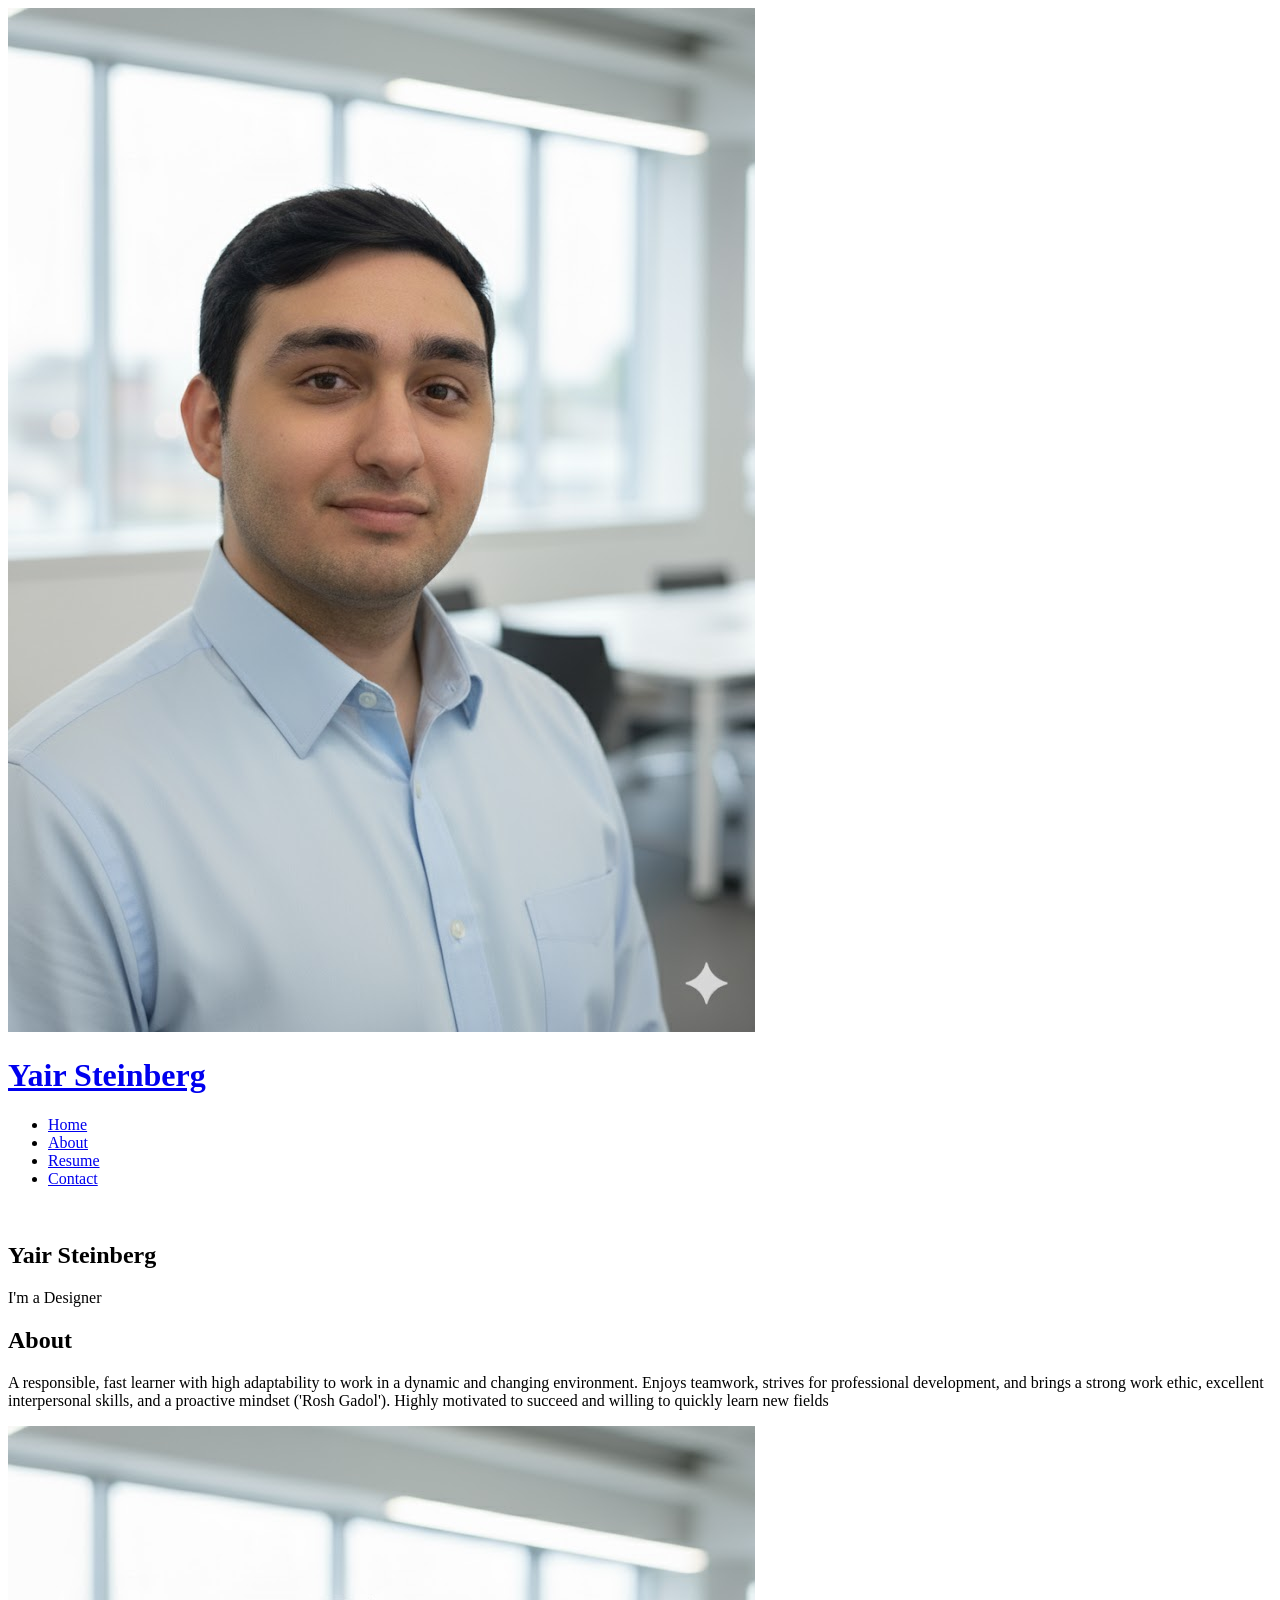
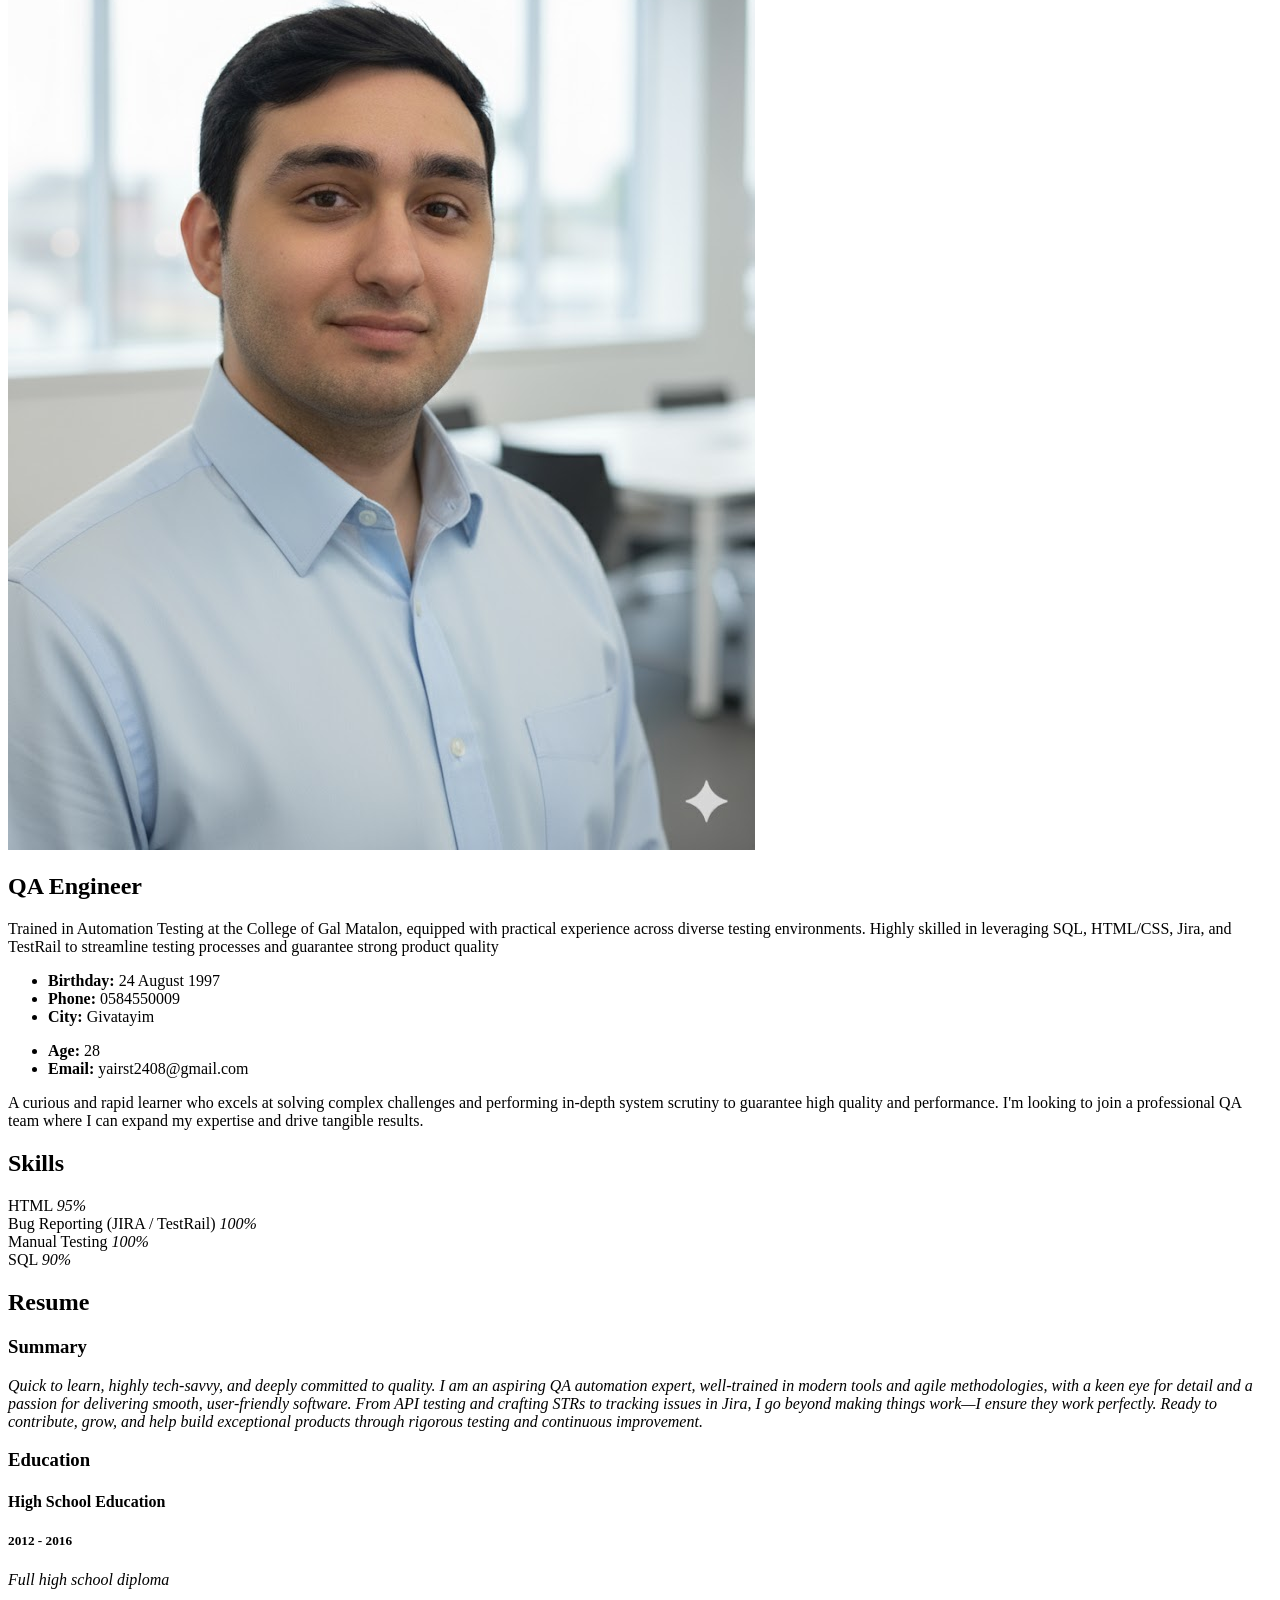
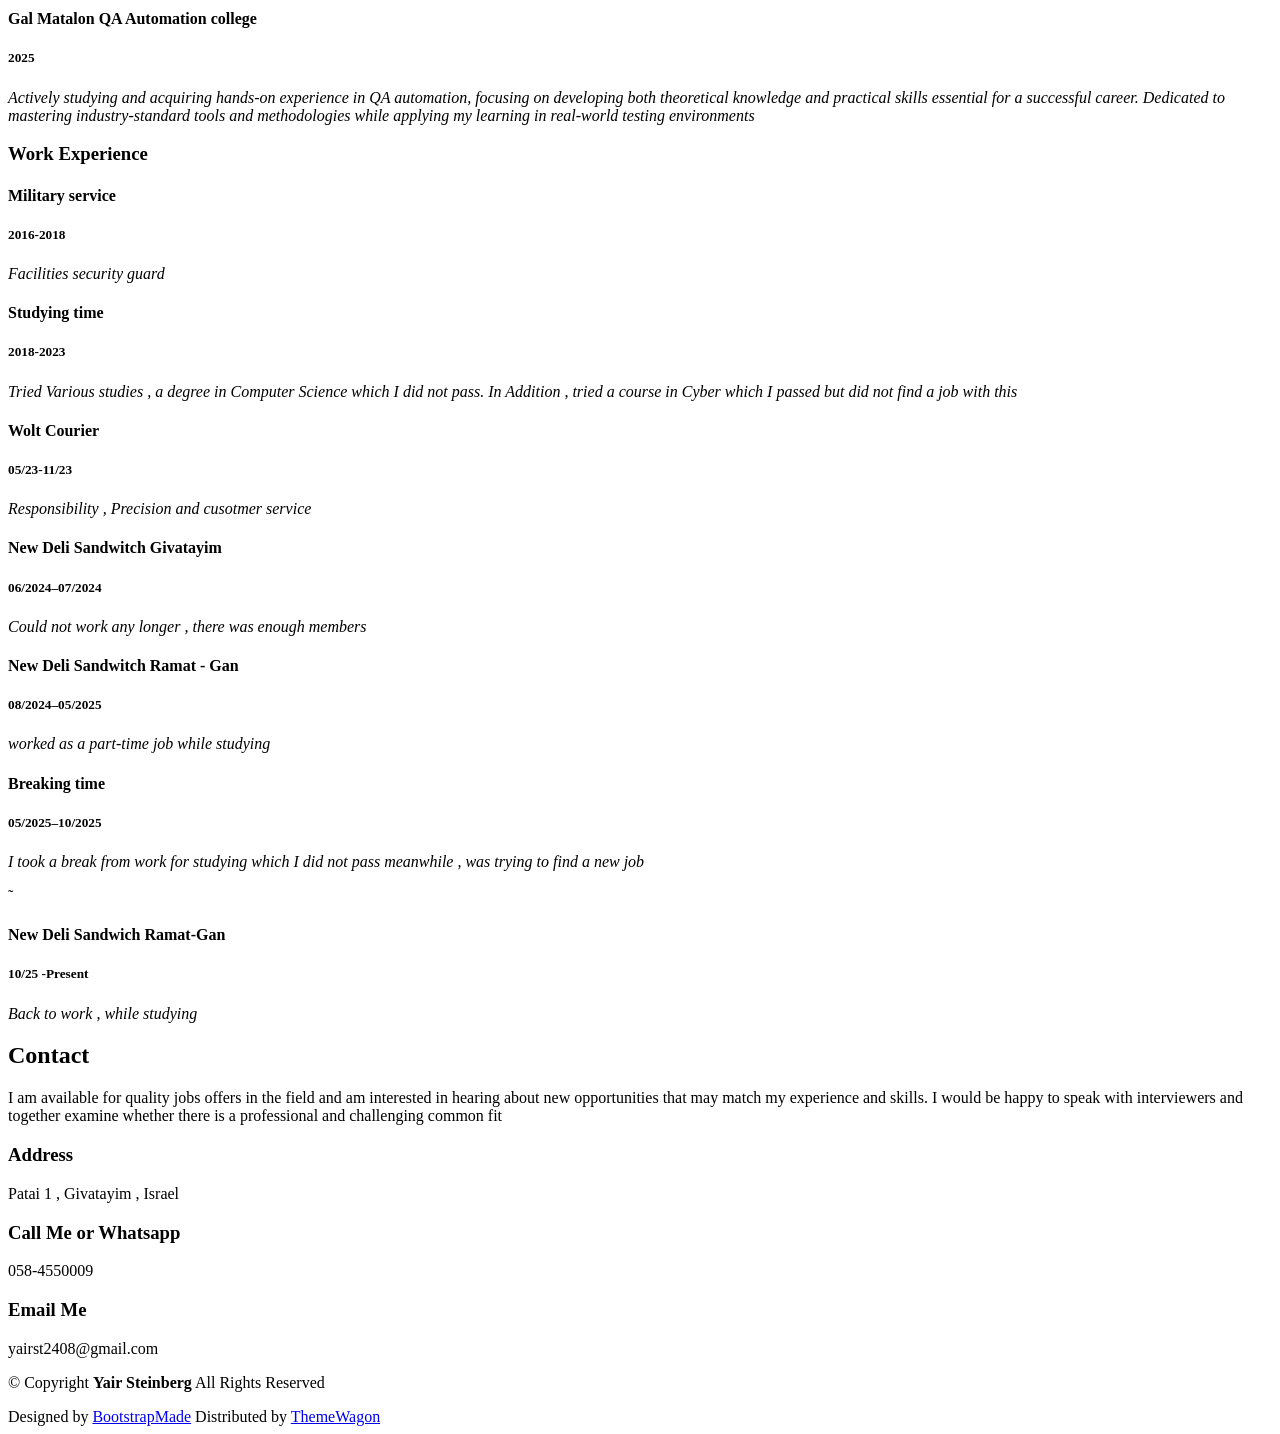
==== index.html @ 2e88745b "Add files via upload" ====
<!DOCTYPE html>
<html lang="en">

<head>
  <meta http-equiv="Cache-control" content="max-age=3600">
  <meta charset="utf-8">
  <meta content="width=device-width, initial-scale=1.0" name="viewport">
  <title>Index - iPortfolio Bootstrap Template</title>
  <meta content="" name="description">
  <meta content="" name="keywords">

  <!-- Favicons -->
  <link href="assets/img/favicon.png" rel="icon">
  <link href="assets/img/apple-touch-icon.png" rel="apple-touch-icon">

  <!-- Fonts -->
  <link href="https://fonts.googleapis.com" rel="preconnect">
  <link href="https://fonts.gstatic.com" rel="preconnect" crossorigin>
  <link href="https://fonts.googleapis.com/css2?family=Roboto:ital,wght@0,100;0,300;0,400;0,500;0,700;0,900;1,100;1,300;1,400;1,500;1,700;1,900&family=Poppins:ital,wght@0,100;0,200;0,300;0,400;0,500;0,600;0,700;0,800;0,900;1,100;1,200;1,300;1,400;1,500;1,600;1,700;1,800;1,900&family=Raleway:ital,wght@0,100;0,200;0,300;0,400;0,500;0,600;0,700;0,800;0,900;1,100;1,200;1,300;1,400;1,500;1,600;1,700;1,800;1,900&display=swap" rel="stylesheet">

  <!-- Vendor CSS Files -->
  <link href="assets/vendor/bootstrap/css/bootstrap.min.css" rel="stylesheet">
  <link href="assets/vendor/bootstrap-icons/bootstrap-icons.css" rel="stylesheet">
  <link href="assets/vendor/aos/aos.css" rel="stylesheet">
  <link href="assets/vendor/glightbox/css/glightbox.min.css" rel="stylesheet">
  <link href="assets/vendor/swiper/swiper-bundle.min.css" rel="stylesheet">

  <!-- Main CSS File -->
  <link href="assets/css/main.css" rel="stylesheet">

  <!-- =======================================================
  * Template Name: iPortfolio
  * Template URL: https://bootstrapmade.com/iportfolio-bootstrap-portfolio-websites-template/
  * Updated: Jun 29 2024 with Bootstrap v5.3.3
  * Author: BootstrapMade.com
  * License: https://bootstrapmade.com/license/
  ======================================================== -->
</head>

<body class="index-page">

  <header id="header" class="header dark-background d-flex flex-column">
    <i class="header-toggle d-xl-none bi bi-list"></i>

    <div class="profile-img">
      <img src="assets/img/my-profile-img.jpg" alt="" class="img-fluid rounded-circle">
    </div>

    <a href="index.html" class="logo d-flex align-items-center justify-content-center">
      <!-- Uncomment the line below if you also wish to use an image logo -->
      <!-- <img src="assets/img/logo.png" alt=""> -->
      <h1 class="sitename">Yair Steinberg</h1>
    </a>

    <div class="social-links text-center">

      <a href="https://www.linkedin.com/in/yair-steinberg-785998388" target="_blank" class="linkedin"><i class="bi bi-linkedin"></i></a>
    </div>

    <nav id="navmenu" class="navmenu">
      <ul>
        <li><a href="#hero" class="active"><i class="bi bi-house navicon"></i>Home</a></li>
        <li><a href="#about"><i class="bi bi-person navicon"></i> About</a></li>
        <li><a href="#resume"><i class="bi bi-file-earmark-text navicon"></i> Resume</a></li>

        <li><a href="#contact"><i class="bi bi-envelope navicon"></i> Contact</a></li>
      </ul>
    </nav>

  </header>

  <main class="main">

    <!-- Hero Section -->
    <div id="hero" class="hero section dark-background">

      <img src="assets/img/hero-bg.png" alt="" data-aos="fade-in" class="">

      <div class="container" data-aos="fade-up" data-aos-delay="100">
        <h2>Yair Steinberg</h2>
        <p>I'm a <span class="typed" data-typed-items="QA Engineer , Bug Slayer , Software Tester , HTML Master">Designer</span><span class="typed-cursor typed-cursor--blink" aria-hidden="true"></span><span class="typed-cursor typed-cursor--blink" aria-hidden="true"></span></p>
      </div>

    </div><!-- /Hero Section -->

    <!-- About Section -->
    <section id="about" class="about section">

      <!-- Section Title -->
      <div class="container section-title" data-aos="fade-up">
        <h2>About</h2>
        <p>A responsible, fast learner with high adaptability to work in a dynamic and changing environment. Enjoys teamwork, strives for professional development, and brings a strong work ethic, excellent interpersonal skills, and a proactive mindset ('Rosh Gadol'). Highly motivated to succeed and willing to quickly learn new fields
        </p>
      </div><!-- End Section Title -->

      <div class="container" data-aos="fade-up" data-aos-delay="100">

        <div class="row gy-4 justify-content-center">
          <div class="col-lg-4">
            <img src="assets/img/my-profile-img.jpg" class="img-fluid" alt="">
          </div>
          <div class="col-lg-8 content">
            <h2>QA Engineer </h2>
            <p class="fst-italic py-3">
           Trained in Automation Testing at the College of Gal Matalon, equipped with practical experience across diverse testing environments. Highly skilled in leveraging SQL, HTML/CSS, Jira, and TestRail to streamline testing processes and guarantee strong product quality
            </p>
            <div class="row">
              <div class="col-lg-6">
                <ul>
                  <li><i class="bi bi-chevron-right"></i> <strong>Birthday:</strong> <span>24 August 1997</span></li>
                  <li><i class="bi bi-chevron-right"></i> <strong>Phone:</strong> <span>0584550009</span></li>
                  <li><i class="bi bi-chevron-right"></i> <strong>City:</strong> <span>Givatayim </span></li>
                </ul>
              </div>
              <div class="col-lg-6">
                <ul>
                  <li><i class="bi bi-chevron-right"></i> <strong>Age:</strong> <span>28</span></li>
                  <li><i class="bi bi-chevron-right"></i> <strong>Email:</strong> <span>yairst2408@gmail.com</span></li>
                </ul>
              </div>
            </div>
            <p class="py-3">
A curious and rapid learner who excels at solving complex challenges and performing in-depth system scrutiny to guarantee high quality and performance. I'm looking to join a professional QA team where I can expand my expertise and drive tangible results.
            </p>
          </div>
        </div>

      </div>

    </section><!-- /About Section -->

    <!-- Stats Section -->
    <section id="stats" class="stats section">

      <div class="container" data-aos="fade-up" data-aos-delay="100">

    </section><!-- /Stats Section -->
    <!-- Skills Section -->
    <section id="skills" class="skills section light-background">

      <!-- Section Title -->

<div class="container section-title" data-aos="fade-up">
        <h2>Skills</h2>
      </div><!-- End Section Title -->

      <div class="container" data-aos="fade-up" data-aos-delay="100">

        <div class="row skills-content skills-animation">

          <div class="col-lg-6">

            <div class="progress">
              <span class="skill"><span>HTML</span> <i class="val">95%</i></span>
              <div class="progress-bar-wrap">
                <div class="progress-bar" role="progressbar" aria-valuenow="95" aria-valuemin="0" aria-valuemax="100"></div>
              </div>
            </div><!-- End Skills Item -->

            <div class="progress">
              <span class="skill"><span>Bug Reporting (JIRA / TestRail)</span> <i class="val">100%</i></span>
              <div class="progress-bar-wrap">
                <div class="progress-bar" role="progressbar" aria-valuenow="100" aria-valuemin="0" aria-valuemax="100"></div>
              </div>
            </div><!-- End Skills Item -->

          </div>

          <div class="col-lg-6">

            <div class="progress">
              <span class="skill"><span>Manual Testing</span> <i class="val">100%</i></span>
              <div class="progress-bar-wrap">
                <div class="progress-bar" role="progressbar" aria-valuenow="100" aria-valuemin="0" aria-valuemax="100"></div>
              </div>
            </div><!-- End Skills Item -->

            <div class="progress">
              <span class="skill"><span>SQL</span> <i class="val">90%</i></span>
              <div class="progress-bar-wrap">
                <div class="progress-bar" role="progressbar" aria-valuenow="90" aria-valuemin="0" aria-valuemax="100"></div>
              </div>
            </div><!-- End Skills Item -->


          </div>

        </div>

      </div>

    </section><!-- /Skills Section -->

    <!-- Resume Section -->
    <section id="resume" class="resume section">

      <!-- Section Title -->
      <div class="container section-title" data-aos="fade-up">
        <h2>Resume</h2>
      </div><!-- End Section Title -->

      <div class="container">

        <div class="row">

          <div class="col-lg-6" data-aos="fade-up" data-aos-delay="100">
            <h3 class="resume-title">Summary</h3>

            <div class="resume-item pb-0">
                <p><em>
                    Quick to learn, highly tech-savvy, and deeply committed to quality. I am an aspiring QA automation expert, well-trained in modern tools and agile methodologies, with a keen eye for detail and a passion for delivering smooth, user-friendly software. From API testing and crafting STRs to tracking issues in Jira, I go beyond making things work—I ensure they work perfectly. Ready to contribute, grow, and help build exceptional products through rigorous testing and continuous improvement.
                </em></p>

            </div><!-- Edn Resume Item -->

            <h3 class="resume-title">Education</h3>
            <div class="resume-item">
              <h4>High School Education</h4>
              <h5>2012 - 2016</h5>
              <p><em>Full high school diploma</em></p>
            </div><!-- Edn Resume Item -->

            <div class="resume-item">
              <h4>Gal Matalon QA Automation college  </h4>
              <h5>2025</h5>
              <p><em>Actively studying and acquiring hands-on experience in QA automation, focusing on developing both theoretical knowledge and practical skills essential for a successful career. Dedicated to mastering industry-standard tools and methodologies while applying my learning in real-world testing environments</em></p>
            </div><!-- Edn Resume Item -->

          </div>

          <div class="col-lg-6" data-aos="fade-up" data-aos-delay="200">
            <h3 class="resume-title">Work Experience</h3>
            <div class="resume-item">
              <h4>Military service </h4>
              <h5>2016-2018</h5>
              <p><em>Facilities security guard </em></p>

            </div><!-- Edn Resume Item -->



            <div class="resume-item">
              <h4>Studying time  </h4>
              <h5>2018-2023</h5>
              <p><em>Tried Various studies , a degree in Computer Science which I
              did not pass. In Addition , tried a course in Cyber which I passed but
              did not find a job with this</em></p>

            </div><!-- Edn Resume Item -->




              <div class="resume-item">
              <h4> Wolt Courier</h4>
              <h5>05/23-11/23</h5>
              <p><em>Responsibility , Precision  and cusotmer service </em></p>

            </div><!-- Edn Resume Item -->

              <div class="resume-item">
              <h4> New Deli Sandwitch Givatayim</h4>
              <h5>06/2024–07/2024</h5>
              <p><em>Could not work any longer , there was enough members  </em></p>

            </div><!-- Edn Resume Item -->

                   <div class="resume-item">
              <h4> New Deli Sandwitch Ramat - Gan</h4>
              <h5>08/2024–05/2025</h5>
              <p><em>worked as a part-time job while studying  </em></p>

            </div><!-- Edn Resume Item -->

                     <div class="resume-item">
              <h4> Breaking time </h4>
              <h5>05/2025–10/2025 </h5>
              <p><em>I took a break from work for studying which I did not pass
              meanwhile , was trying to find a new job </em></p>

            </div><!-- Edn Resume Item -->

                        <div class="resume-item">˜
              <h4> New Deli Sandwich Ramat-Gan </h4>
              <h5>10/25 -Present </h5>
              <p><em>Back to work , while studying </em></p>

            </div><!-- Edn Resume Item -->

          </div>

        </div>

      </div>






    <!-- Contact Section -->
    <section id="contact" class="contact section">

      <!-- Section Title -->
      <div class="container section-title" data-aos="fade-up">
        <h2>Contact</h2>
        <p>

I am available for quality jobs offers in the field and am interested in hearing about new opportunities that may match my experience and skills. I would be happy to speak with interviewers and together examine whether there is a professional and challenging common fit

 </p>
      </div><!-- End Section Title -->

      <div class="container" data-aos="fade-up" data-aos-delay="100">

        <div class="row gy-4">

          <div class="col-lg-5">

            <div class="info-wrap">
              <div class="info-item d-flex" data-aos="fade-up" data-aos-delay="200">
                <i class="bi bi-geo-alt flex-shrink-0"></i>
                <div>
                  <h3>Address</h3>
                  <p>Patai 1 , Givatayim , Israel </p>
                </div>
              </div><!-- End Info Item -->

              <div class="info-item d-flex" data-aos="fade-up" data-aos-delay="300">
                <i class="bi bi-telephone flex-shrink-0"></i>
                <div>
                  <h3>Call Me or Whatsapp</h3>
                  <p>058-4550009</p>
                </div>
              </div><!-- End Info Item -->

              <div class="info-item d-flex" data-aos="fade-up" data-aos-delay="400">
                <i class="bi bi-envelope flex-shrink-0"></i>
                <div>
                  <h3>Email Me</h3>
                  <p>yairst2408@gmail.com</p>
                </div>
              </div><!-- End Info Item -->

            </div>
          </div>



        </div>

      </div>

    </section><!-- /Contact Section -->

  </main>

  <footer id="footer" class="footer position-relative light-background">

    <div class="container">
      <div class="copyright text-center ">
        <p>© <span>Copyright</span> <strong class="px-1 sitename">Yair Steinberg</strong> <span>All Rights Reserved</span></p>
      </div>
      <div class="credits">
        <!-- All the links in the footer should remain intact. -->
        <!-- You can delete the links only if you've purchased the pro version. -->
        <!-- Licensing information: https://bootstrapmade.com/license/ -->
        <!-- Purchase the pro version with working PHP/AJAX contact form: [buy-url] -->
        Designed by <a href="https://bootstrapmade.com/">BootstrapMade</a> Distributed by <a href="https://themewagon.com">ThemeWagon</a>
      </div>
    </div>

  </footer>

  <!-- Scroll Top -->
  <a href="#" id="scroll-top" class="scroll-top d-flex align-items-center justify-content-center"><i class="bi bi-arrow-up-short"></i></a>

  <!-- Preloader -->
  <div id="preloader"></div>

  <!-- Vendor JS Files -->
  <script src="assets/vendor/bootstrap/js/bootstrap.bundle.min.js"></script>
  <script src="assets/vendor/php-email-form/validate.js"></script>
  <script src="assets/vendor/aos/aos.js"></script>
  <script src="assets/vendor/typed.js/typed.umd.js"></script>
  <script src="assets/vendor/purecounter/purecounter_vanilla.js"></script>
  <script src="assets/vendor/waypoints/noframework.waypoints.js"></script>
  <script src="assets/vendor/glightbox/js/glightbox.min.js"></script>
  <script src="assets/vendor/imagesloaded/imagesloaded.pkgd.min.js"></script>
  <script src="assets/vendor/isotope-layout/isotope.pkgd.min.js"></script>
  <script src="assets/vendor/swiper/swiper-bundle.min.js"></script>

  <!-- Main JS File -->
  <script src="assets/js/main.js"></script>

</body>

</html
---- assets/css/main.css ----
/**
* Template Name: iPortfolio
* Template URL: https://bootstrapmade.com/iportfolio-bootstrap-portfolio-websites-template/
* Updated: Jun 29 2024 with Bootstrap v5.3.3
* Author: BootstrapMade.com
* License: https://bootstrapmade.com/license/
*/

/*--------------------------------------------------------------
# Font & Color Variables
# Help: https://bootstrapmade.com/color-system/
--------------------------------------------------------------*/
/* Fonts */
:root {
  --default-font: "Roboto",  system-ui, -apple-system, "Segoe UI", Roboto, "Helvetica Neue", Arial, "Noto Sans", "Liberation Sans", sans-serif, "Apple Color Emoji", "Segoe UI Emoji", "Segoe UI Symbol", "Noto Color Emoji";
  --heading-font: "Raleway",  sans-serif;
  --nav-font: "Poppins",  sans-serif;
}

/* Global Colors - The following color variables are used throughout the website. Updating them here will change the color scheme of the entire website */
:root { 
  --background-color: #ffffff; /* Background color for the entire website, including individual sections */
  --default-color: #272829; /* Default color used for the majority of the text content across the entire website */
  --heading-color: #050d18; /* Color for headings, subheadings and title throughout the website */
  --accent-color: #149ddd; /* Accent color that represents your brand on the website. It's used for buttons, links, and other elements that need to stand out */
  --surface-color: #ffffff; /* The surface color is used as a background of boxed elements within sections, such as cards, icon boxes, or other elements that require a visual separation from the global background. */
  --contrast-color: #ffffff; /* Contrast color for text, ensuring readability against backgrounds of accent, heading, or default colors. */
}

/* Nav Menu Colors - The following color variables are used specifically for the navigation menu. They are separate from the global colors to allow for more customization options */
:root {
  --nav-color: #a8a9b4;  /* The default color of the main navmenu links */
  --nav-hover-color: #ffffff; /* Applied to main navmenu links when they are hovered over or active */
  --nav-mobile-background-color: #040b14; /* Used as the background color for mobile navigation menu */
  --nav-dropdown-background-color: #040b14; /* Used as the background color for dropdown items that appear when hovering over primary navigation items */
  --nav-dropdown-color: #a8a9b4; /* Used for navigation links of the dropdown items in the navigation menu. */
  --nav-dropdown-hover-color: #ffffff; /* Similar to --nav-hover-color, this color is applied to dropdown navigation links when they are hovered over. */
}

/* Color Presets - These classes override global colors when applied to any section or element, providing reuse of the sam color scheme. */

.light-background {
  --background-color: #f4fafd;
  --surface-color: #ffffff;
}

.dark-background {
  --background-color: #040b14;
  --default-color: #ffffff;
  --heading-color: #ffffff;
  --surface-color: #151f2b;
  --contrast-color: #ffffff;
}

/* Smooth scroll */
:root {
  scroll-behavior: smooth;
}

/*--------------------------------------------------------------
# General Styling & Shared Classes
--------------------------------------------------------------*/
body {
  color: var(--default-color);
  background-color: var(--background-color);
  font-family: var(--default-font);
}

a {
  color: var(--accent-color);
  text-decoration: none;
  transition: 0.3s;
}

a:hover {
  color: color-mix(in srgb, var(--accent-color), transparent 25%);
  text-decoration: none;
}

h1,
h2,
h3,
h4,
h5,
h6 {
  color: var(--heading-color);
  font-family: var(--heading-font);
}

/* PHP Email Form Messages
------------------------------*/
.php-email-form .error-message {
  display: none;
  background: #df1529;
  color: #ffffff;
  text-align: left;
  padding: 15px;
  margin-bottom: 24px;
  font-weight: 600;
}

.php-email-form .sent-message {
  display: none;
  color: #ffffff;
  background: #059652;
  text-align: center;
  padding: 15px;
  margin-bottom: 24px;
  font-weight: 600;
}

.php-email-form .loading {
  display: none;
  background: var(--surface-color);
  text-align: center;
  padding: 15px;
  margin-bottom: 24px;
}

.php-email-form .loading:before {
  content: "";
  display: inline-block;
  border-radius: 50%;
  width: 24px;
  height: 24px;
  margin: 0 10px -6px 0;
  border: 3px solid var(--accent-color);
  border-top-color: var(--surface-color);
  animation: php-email-form-loading 1s linear infinite;
}

@keyframes php-email-form-loading {
  0% {
    transform: rotate(0deg);
  }

  100% {
    transform: rotate(360deg);
  }
}

/*--------------------------------------------------------------
# Global Header
--------------------------------------------------------------*/
.header {
  color: var(--default-color);
  background-color: var(--background-color);
  position: fixed;
  top: 0;
  left: 0;
  bottom: 0;
  padding: 0 15px;
  width: 300px;
  transition: all ease-in-out 0.3s;
  overflow-y: auto;
  z-index: 997;
  border-right: 1px solid color-mix(in srgb, var(--default-color), transparent 90%);
}

.header .profile-img img {
  margin: 15px auto;
  display: block;
  width: 120px;
  border: 8px solid color-mix(in srgb, var(--default-color), transparent 85%);
}

.header .logo {
  line-height: 1;
  margin-bottom: 15px;
}

.header .logo img {
  max-height: 32px;
  margin-right: 8px;
}

.header .logo h1 {
  font-size: 24px;
  margin: 0;
  font-weight: 700;
  color: var(--heading-color);
}

.header .social-links {
  margin: 0 0 20px 0;
}

.header .social-links a {
  font-size: 16px;
  display: inline-flex;
  align-items: center;
  justify-content: center;
  background: color-mix(in srgb, var(--default-color), transparent 90%);
  color: var(--default-color);
  margin: 0 2px;
  border-radius: 50%;
  text-align: center;
  width: 40px;
  height: 40px;
  transition: 0.3s;
}

.header .social-links a:hover {
  color: var(--contrast-color);
  background: var(--accent-color);
}

@media (min-width: 1200px) {

  .header~main,
  .header~#footer {
    margin-left: 300px;
  }
}

@media (max-width: 1199px) {
  .header {
    left: -100%;
  }
}

.header.header-show {
  left: 0;
}

.header .header-toggle {
  color: var(--contrast-color);
  background-color: var(--accent-color);
  font-size: 22px;
  display: flex;
  align-items: center;
  justify-content: center;
  width: 40px;
  height: 40px;
  border-radius: 50%;
  cursor: pointer;
  position: fixed;
  top: 15px;
  right: 15px;
  z-index: 9999;
  transition: background-color 0.3s;
}

.header .header-toggle:hover {
  color: var(--contrast-color);
  background-color: color-mix(in srgb, var(--accent-color) 90%, white 15%);
}

/*--------------------------------------------------------------
# Navigation Menu
--------------------------------------------------------------*/
.mobile-nav-toggle {
  display: none;
}

.navmenu {
  padding: 0;
  z-index: 9997;
}

.navmenu ul {
  list-style: none;
  padding: 0 0 20px 0;
  margin: 0;
}

.navmenu a,
.navmenu a:focus {
  color: var(--nav-color);
  padding: 15px 10px;
  font-family: var(--nav-font);
  font-size: 16px;
  font-weight: 400;
  display: flex;
  align-items: center;
  white-space: nowrap;
  transition: 0.3s;
  width: 100%;
}

.navmenu a .navicon,
.navmenu a:focus .navicon {
  font-size: 20px;
  margin-right: 10px;
}

.navmenu a .toggle-dropdown,
.navmenu a:focus .toggle-dropdown {
  font-size: 12px;
  line-height: 0;
  margin-left: auto;
  width: 30px;
  height: 30px;
  display: flex;
  align-items: center;
  justify-content: center;
  border-radius: 50%;
  transition: 0.3s;
  flex-shrink: 0;
  background-color: color-mix(in srgb, var(--accent-color), transparent 90%);
}

.navmenu a .toggle-dropdown:hover,
.navmenu a:focus .toggle-dropdown:hover {
  background-color: var(--accent-color);
  color: var(--contrast-color);
}

.navmenu a:hover,
.navmenu .active,
.navmenu .active:focus {
  color: var(--nav-hover-color);
}

.navmenu a:hover .navicon,
.navmenu .active .navicon,
.navmenu .active:focus .navicon {
  color: var(--accent-color);
}

.navmenu .active .toggle-dropdown,
.navmenu .active:focus .toggle-dropdown {
  background-color: var(--accent-color);
  color: var(--contrast-color);
  transform: rotate(180deg);
}

.navmenu .dropdown {
  display: block;
}

.navmenu .dropdown a,
.navmenu .dropdown a:focus {
  color: --nav-dropdown-color;
}

.navmenu .dropdown a:hover,
.navmenu .dropdown .active,
.navmenu .dropdown .active:focus {
  color: var(--nav-dropdown-hover-color);
}

.navmenu .dropdown ul {
  position: static;
  display: none;
  z-index: 99;
  padding: 5px 10px;
  margin: 5px 10px;
  background-color: var(--nav-dropdown-background-color);
  border: 1px solid color-mix(in srgb, var(--default-color), transparent 90%);
  box-shadow: none;
  transition: all 0.5s ease-in-out;
}

.navmenu .dropdown ul ul {
  background-color: rgba(33, 37, 41, 0.1);
}

.navmenu .dropdown>.dropdown-active {
  display: block;
  background-color: rgba(33, 37, 41, 0.03);
}

/*--------------------------------------------------------------
# Global Footer
--------------------------------------------------------------*/
.footer {
  color: var(--default-color);
  background-color: var(--background-color);
  font-size: 14px;
  padding: 40px 0;
  position: relative;
  border-top: 1px solid color-mix(in srgb, var(--default-color), transparent 90%);
}

.footer .copyright p {
  margin-bottom: 0;
}

.footer .credits {
  margin-top: 4px;
  font-size: 13px;
  text-align: center;
}

/*--------------------------------------------------------------
# Preloader
--------------------------------------------------------------*/
#preloader {
  position: fixed;
  inset: 0;
  z-index: 999999;
  overflow: hidden;
  background: var(--background-color);
  transition: all 0.6s ease-out;
}

#preloader:before {
  content: "";
  position: fixed;
  top: calc(50% - 30px);
  left: calc(50% - 30px);
  border: 6px solid #ffffff;
  border-color: var(--accent-color) transparent var(--accent-color) transparent;
  border-radius: 50%;
  width: 60px;
  height: 60px;
  animation: animate-preloader 1.5s linear infinite;
}

@keyframes animate-preloader {
  0% {
    transform: rotate(0deg);
  }

  100% {
    transform: rotate(360deg);
  }
}

/*--------------------------------------------------------------
# Scroll Top Button
--------------------------------------------------------------*/
.scroll-top {
  position: fixed;
  visibility: hidden;
  opacity: 0;
  right: 15px;
  bottom: -15px;
  z-index: 99999;
  background-color: var(--accent-color);
  width: 44px;
  height: 44px;
  border-radius: 50px;
  transition: all 0.4s;
}

.scroll-top i {
  font-size: 24px;
  color: var(--contrast-color);
  line-height: 0;
}

.scroll-top:hover {
  background-color: color-mix(in srgb, var(--accent-color), transparent 20%);
  color: var(--contrast-color);
}

.scroll-top.active {
  visibility: visible;
  opacity: 1;
  bottom: 15px;
}

/*--------------------------------------------------------------
# Disable aos animation delay on mobile devices
--------------------------------------------------------------*/
@media screen and (max-width: 768px) {
  [data-aos-delay] {
    transition-delay: 0 !important;
  }
}

/*--------------------------------------------------------------
# Global Page Titles & Breadcrumbs
--------------------------------------------------------------*/
.page-title {
  color: var(--default-color);
  background-color: var(--background-color);
  padding: 25px 0;
  position: relative;
}

.page-title h1 {
  font-size: 24px;
  font-weight: 700;
}

.page-title .breadcrumbs ol {
  display: flex;
  flex-wrap: wrap;
  list-style: none;
  padding: 0;
  margin: 0;
  font-size: 14px;
  font-weight: 400;
}

.page-title .breadcrumbs ol li+li {
  padding-left: 10px;
}

.page-title .breadcrumbs ol li+li::before {
  content: "/";
  display: inline-block;
  padding-right: 10px;
  color: color-mix(in srgb, var(--default-color), transparent 70%);
}

/*--------------------------------------------------------------
# Global Sections
--------------------------------------------------------------*/
section,
.section {
  color: var(--default-color);
  background-color: var(--background-color);
  padding: 60px 0;
  overflow: clip;
}

/*--------------------------------------------------------------
# Global Section Titles
--------------------------------------------------------------*/
.section-title {
  padding-bottom: 60px;
  position: relative;
}

.section-title h2 {
  font-size: 32px;
  font-weight: 700;
  margin-bottom: 20px;
  padding-bottom: 20px;
  position: relative;
}

.section-title h2:after {
  content: "";
  position: absolute;
  display: block;
  width: 50px;
  height: 3px;
  background: var(--accent-color);
  left: 0;
  bottom: 0;
}

.section-title p {
  margin-bottom: 0;
}

/*--------------------------------------------------------------
# Hero Section
--------------------------------------------------------------*/
.hero {
  width: 100%;
  min-height: 100vh;
  position: relative;
  padding: 80px 0;
  display: flex;
  align-items: center;
  justify-content: center;
}

.hero img {
  position: absolute;
  inset: 0;
  display: block;
  width: 100%;
  height: 100%;
  object-fit: cover;
  z-index: 1;
}

.hero:before {
  content: "";
  background: color-mix(in srgb, var(--background-color), transparent 70%);
  position: absolute;
  inset: 0;
  z-index: 2;
}

.hero .container {
  position: relative;
  z-index: 3;
}

.hero h2 {
  margin: 0;
  font-size: 64px;
  font-weight: 700;
}

.hero p {
  margin: 5px 0 0 0;
  font-size: 26px;
}

.hero p span {
  letter-spacing: 1px;
  border-bottom: 2px solid var(--accent-color);
}

.hero .social-links {
  margin-top: 25px;
}

.hero .social-links a {
  font-size: 24px;
  display: inline-block;
  color: color-mix(in srgb, var(--default-color), transparent 50%);
  line-height: 1;
  margin-right: 20px;
  transition: 0.3s;
}

.hero .social-links a:hover {
  color: var(--accent-color);
}

@media (max-width: 768px) {
  .hero h2 {
    font-size: 32px;
  }

  .hero p {
    font-size: 20px;
  }
}

/*--------------------------------------------------------------
# About Section
--------------------------------------------------------------*/
.about .content h2 {
  font-weight: 700;
  font-size: 24px;
}

.about .content ul {
  list-style: none;
  padding: 0;
}

.about .content ul li {
  margin-bottom: 20px;
  display: flex;
  align-items: center;
}

.about .content ul strong {
  margin-right: 10px;
}

.about .content ul i {
  font-size: 16px;
  margin-right: 5px;
  color: var(--accent-color);
  line-height: 0;
}

/*--------------------------------------------------------------
# Stats Section
--------------------------------------------------------------*/
.stats .stats-item {
  padding: 30px;
  width: 100%;
}

.stats .stats-item i {
  color: var(--accent-color);
  display: block;
  font-size: 44px;
  float: left;
  line-height: 0;
}

.stats .stats-item .purecounter {
  color: var(--heading-color);
  font-size: 48px;
  line-height: 40px;
  display: block;
  font-weight: 700;
  margin-left: 60px;
}

.stats .stats-item p {
  color: color-mix(in srgb, var(--default-color), transparent 40%);
  padding: 15px 0 0 0;
  margin: 0 0 0 60px;
  font-family: var(--heading-font);
  font-size: 14px;
}

/*--------------------------------------------------------------
# Skills Section
--------------------------------------------------------------*/
.skills .progress {
  height: 60px;
  display: block;
  background: none;
  border-radius: 0;
}

.skills .progress .skill {
  color: var(--heading-color);
  padding: 0;
  margin: 0 0 6px 0;
  text-transform: uppercase;
  display: block;
  font-weight: 600;
  font-family: var(--heading-font);
}

.skills .progress .skill .val {
  float: right;
  font-style: normal;
}

.skills .progress-bar-wrap {
  background: color-mix(in srgb, var(--default-color), transparent 90%);
  height: 10px;
}

.skills .progress-bar {
  width: 1px;
  height: 10px;
  transition: 0.9s;
  background-color: var(--accent-color);
}

/*--------------------------------------------------------------
# Resume Section
--------------------------------------------------------------*/
.resume .resume-title {
  color: var(--heading-color);
  font-size: 26px;
  font-weight: 700;
  margin-top: 20px;
  margin-bottom: 20px;
}

.resume .resume-item {
  padding: 0 0 20px 20px;
  margin-top: -2px;
  border-left: 2px solid var(--accent-color);
  position: relative;
}

.resume .resume-item h4 {
  line-height: 18px;
  font-size: 18px;
  font-weight: 600;
  text-transform: uppercase;
  color: color-mix(in srgb, var(--default-color), transparent 20%);
  margin-bottom: 10px;
}

.resume .resume-item h5 {
  font-size: 16px;
  padding: 5px 15px;
  display: inline-block;
  font-weight: 600;
  margin-bottom: 10px;
}

.resume .resume-item ul {
  padding-left: 20px;
}

.resume .resume-item ul li {
  padding-bottom: 10px;
}

.resume .resume-item:last-child {
  padding-bottom: 0;
}

.resume .resume-item::before {
  content: "";
  position: absolute;
  width: 16px;
  height: 16px;
  border-radius: 50px;
  left: -9px;
  top: 0;
  background: var(--background-color);
  border: 2px solid var(--accent-color);
}

/*--------------------------------------------------------------
# Portfolio Section
--------------------------------------------------------------*/
.portfolio .portfolio-filters {
  padding: 0;
  margin: 0 auto 20px auto;
  list-style: none;
  text-align: center;
}

.portfolio .portfolio-filters li {
  cursor: pointer;
  display: inline-block;
  padding: 0;
  font-size: 14px;
  font-weight: 400;
  margin: 0 10px;
  line-height: 1;
  text-transform: uppercase;
  margin-bottom: 10px;
  transition: all 0.3s ease-in-out;
}

.portfolio .portfolio-filters li:hover,
.portfolio .portfolio-filters li.filter-active {
  color: var(--accent-color);
}

.portfolio .portfolio-filters li:first-child {
  margin-left: 0;
}

.portfolio .portfolio-filters li:last-child {
  margin-right: 0;
}

@media (max-width: 575px) {
  .portfolio .portfolio-filters li {
    font-size: 14px;
    margin: 0 5px;
  }
}

.portfolio .portfolio-content {
  position: relative;
  overflow: hidden;
}

.portfolio .portfolio-content img {
  transition: 0.3s;
}

.portfolio .portfolio-content .portfolio-info {
  opacity: 0;
  position: absolute;
  inset: 0;
  z-index: 3;
  transition: all ease-in-out 0.3s;
  background: rgba(0, 0, 0, 0.6);
  padding: 15px;
}

.portfolio .portfolio-content .portfolio-info h4 {
  font-size: 14px;
  padding: 5px 10px;
  font-weight: 400;
  color: #ffffff;
  display: inline-block;
  background-color: var(--accent-color);
}

.portfolio .portfolio-content .portfolio-info p {
  position: absolute;
  bottom: 10px;
  text-align: center;
  display: inline-block;
  left: 0;
  right: 0;
  font-size: 16px;
  font-weight: 600;
  color: rgba(255, 255, 255, 0.8);
}

.portfolio .portfolio-content .portfolio-info .preview-link,
.portfolio .portfolio-content .portfolio-info .details-link {
  position: absolute;
  left: calc(50% - 40px);
  font-size: 26px;
  top: calc(50% - 14px);
  color: #fff;
  transition: 0.3s;
  line-height: 1.2;
}

.portfolio .portfolio-content .portfolio-info .preview-link:hover,
.portfolio .portfolio-content .portfolio-info .details-link:hover {
  color: var(--accent-color);
}

.portfolio .portfolio-content .portfolio-info .details-link {
  left: 50%;
  font-size: 34px;
  line-height: 0;
}

.portfolio .portfolio-content:hover .portfolio-info {
  opacity: 1;
}

.portfolio .portfolio-content:hover img {
  transform: scale(1.1);
}

/*--------------------------------------------------------------
# Services Section
--------------------------------------------------------------*/
.services .service-item {
  position: relative;
}

.services .service-item .icon {
  background: var(--accent-color);
  display: flex;
  align-items: center;
  justify-content: center;
  width: 54px;
  height: 54px;
  border-radius: 50%;
  transition: 0.5s;
  border: 1px solid var(--accent-color);
  margin-right: 20px;
}

.services .service-item .icon i {
  color: var(--contrast-color);
  font-size: 24px;
  line-height: 0;
}

.services .service-item:hover .icon {
  background: var(--surface-color);
}

.services .service-item:hover .icon i {
  color: var(--accent-color);
}

.services .service-item .title {
  font-weight: 700;
  margin-bottom: 15px;
  font-size: 18px;
}

.services .service-item .title a {
  color: var(--heading-color);
}

.services .service-item .title a:hover {
  color: var(--accent-color);
}

.services .service-item .description {
  line-height: 24px;
  font-size: 14px;
}

/*--------------------------------------------------------------
# Testimonials Section
--------------------------------------------------------------*/
.testimonials .testimonials-carousel,
.testimonials .testimonials-slider {
  overflow: hidden;
}

.testimonials .testimonial-item {
  box-sizing: content-box;
  text-align: center;
  min-height: 320px;
}

.testimonials .testimonial-item .testimonial-img {
  width: 90px;
  border-radius: 50%;
  margin: 0 auto;
}

.testimonials .testimonial-item h3 {
  font-size: 18px;
  font-weight: bold;
  margin: 10px 0 5px 0;
}

.testimonials .testimonial-item h4 {
  font-size: 14px;
  color: color-mix(in srgb, var(--default-color), transparent 20%);
  margin: 0;
}

.testimonials .testimonial-item .quote-icon-left,
.testimonials .testimonial-item .quote-icon-right {
  color: color-mix(in srgb, var(--accent-color), transparent 40%);
  font-size: 26px;
  line-height: 0;
}

.testimonials .testimonial-item .quote-icon-left {
  display: inline-block;
  left: -5px;
  position: relative;
}

.testimonials .testimonial-item .quote-icon-right {
  display: inline-block;
  right: -5px;
  position: relative;
  top: 10px;
  transform: scale(-1, -1);
}

.testimonials .testimonial-item p {
  font-style: italic;
  margin: 0 15px 15px 15px;
  padding: 20px;
  background-color: var(--surface-color);
  position: relative;
  margin-bottom: 35px;
  border-radius: 6px;
  box-shadow: 0px 2px 15px rgba(0, 0, 0, 0.1);
}

.testimonials .testimonial-item p::after {
  content: "";
  width: 0;
  height: 0;
  border-top: 20px solid var(--surface-color);
  border-right: 20px solid transparent;
  border-left: 20px solid transparent;
  position: absolute;
  bottom: -20px;
  left: calc(50% - 20px);
}

.testimonials .swiper-wrapper {
  height: auto;
}

.testimonials .swiper-pagination {
  margin-top: 40px;
  position: relative;
}

.testimonials .swiper-pagination .swiper-pagination-bullet {
  width: 12px;
  height: 12px;
  background-color: var(--background-color);
  opacity: 1;
  border: 1px solid var(--accent-color);
}

.testimonials .swiper-pagination .swiper-pagination-bullet-active {
  background-color: var(--accent-color);
}

/*--------------------------------------------------------------
# Contact Section
--------------------------------------------------------------*/
.contact .info-wrap {
  background-color: var(--surface-color);
  box-shadow: 0px 0px 20px rgba(0, 0, 0, 0.1);
  padding: 30px;
}

@media (max-width: 575px) {
  .contact .info-wrap {
    padding: 20px;
  }
}

.contact .info-item {
  margin-bottom: 40px;
}

.contact .info-item i {
  font-size: 20px;
  color: var(--accent-color);
  background: color-mix(in srgb, var(--accent-color), transparent 92%);
  width: 44px;
  height: 44px;
  display: flex;
  justify-content: center;
  align-items: center;
  border-radius: 50px;
  transition: all 0.3s ease-in-out;
  margin-right: 15px;
}

.contact .info-item h3 {
  padding: 0;
  font-size: 18px;
  font-weight: 700;
  margin-bottom: 5px;
}

.contact .info-item p {
  padding: 0;
  margin-bottom: 0;
  font-size: 14px;
}

.contact .info-item:hover i {
  background: var(--accent-color);
  color: var(--contrast-color);
}

.contact .php-email-form {
  background-color: var(--surface-color);
  height: 100%;
  padding: 30px;
  box-shadow: 0px 0px 20px rgba(0, 0, 0, 0.1);
}

@media (max-width: 575px) {
  .contact .php-email-form {
    padding: 20px;
  }
}

.contact .php-email-form input[type=text],
.contact .php-email-form input[type=email],
.contact .php-email-form textarea {
  font-size: 14px;
  padding: 10px 15px;
  box-shadow: none;
  border-radius: 0;
  color: var(--default-color);
  background-color: var(--surface-color);
  border-color: color-mix(in srgb, var(--default-color), transparent 80%);
}

.contact .php-email-form input[type=text]:focus,
.contact .php-email-form input[type=email]:focus,
.contact .php-email-form textarea:focus {
  border-color: var(--accent-color);
}

.contact .php-email-form input[type=text]::placeholder,
.contact .php-email-form input[type=email]::placeholder,
.contact .php-email-form textarea::placeholder {
  color: color-mix(in srgb, var(--default-color), transparent 70%);
}

.contact .php-email-form button[type=submit] {
  color: var(--contrast-color);
  background: var(--accent-color);
  border: 0;
  padding: 10px 30px;
  transition: 0.4s;
  border-radius: 50px;
}

.contact .php-email-form button[type=submit]:hover {
  background: color-mix(in srgb, var(--accent-color), transparent 25%);
}

/*--------------------------------------------------------------
# Portfolio Details Section
--------------------------------------------------------------*/
.portfolio-details .portfolio-details-slider img {
  width: 100%;
}

.portfolio-details .portfolio-details-slider .swiper-pagination {
  margin-top: 20px;
  position: relative;
}

.portfolio-details .portfolio-details-slider .swiper-pagination .swiper-pagination-bullet {
  width: 12px;
  height: 12px;
  background-color: color-mix(in srgb, var(--default-color), transparent 85%);
  opacity: 1;
}

.portfolio-details .portfolio-details-slider .swiper-pagination .swiper-pagination-bullet-active {
  background-color: var(--accent-color);
}

.portfolio-details .portfolio-info {
  padding: 30px;
  box-shadow: 0px 0 30px rgba(0, 0, 0, 0.1);
}

.portfolio-details .portfolio-info h3 {
  font-size: 22px;
  font-weight: 700;
  margin-bottom: 20px;
  padding-bottom: 20px;
  border-bottom: 1px solid color-mix(in srgb, var(--default-color), transparent 85%);
}

.portfolio-details .portfolio-info ul {
  list-style: none;
  padding: 0;
  font-size: 15px;
}

.portfolio-details .portfolio-info ul li+li {
  margin-top: 10px;
}

.portfolio-details .portfolio-description {
  padding-top: 30px;
}

.portfolio-details .portfolio-description h2 {
  font-size: 26px;
  font-weight: 700;
  margin-bottom: 20px;
}

.portfolio-details .portfolio-description p {
  padding: 0;
  color: color-mix(in srgb, var(--default-color), transparent 30%);
}

/*--------------------------------------------------------------
# Service Details Section
--------------------------------------------------------------*/
.service-details .services-list {
  padding: 10px 30px;
  border: 1px solid color-mix(in srgb, var(--default-color), transparent 90%);
  margin-bottom: 20px;
}

.service-details .services-list a {
  display: block;
  line-height: 1;
  padding: 8px 0 8px 15px;
  border-left: 3px solid color-mix(in srgb, var(--default-color), transparent 70%);
  margin: 20px 0;
  color: color-mix(in srgb, var(--default-color), transparent 20%);
  transition: 0.3s;
}

.service-details .services-list a.active {
  color: var(--heading-color);
  font-weight: 700;
  border-color: var(--accent-color);
}

.service-details .services-list a:hover {
  border-color: var(--accent-color);
}

.service-details .services-img {
  margin-bottom: 20px;
}

.service-details h3 {
  font-size: 26px;
  font-weight: 700;
}

.service-details h4 {
  font-size: 20px;
  font-weight: 700;
}

.service-details p {
  font-size: 15px;
}

.service-details ul {
  list-style: none;
  padding: 0;
  font-size: 15px;
}

.service-details ul li {
  padding: 5px 0;
  display: flex;
  align-items: center;
}

.service-details ul i {
  font-size: 20px;
  margin-right: 8px;
  color: var(--accent-color);
}

/*--------------------------------------------------------------
# Starter Section Section
--------------------------------------------------------------*/
.starter-section {
  /* Add your styles here */
}
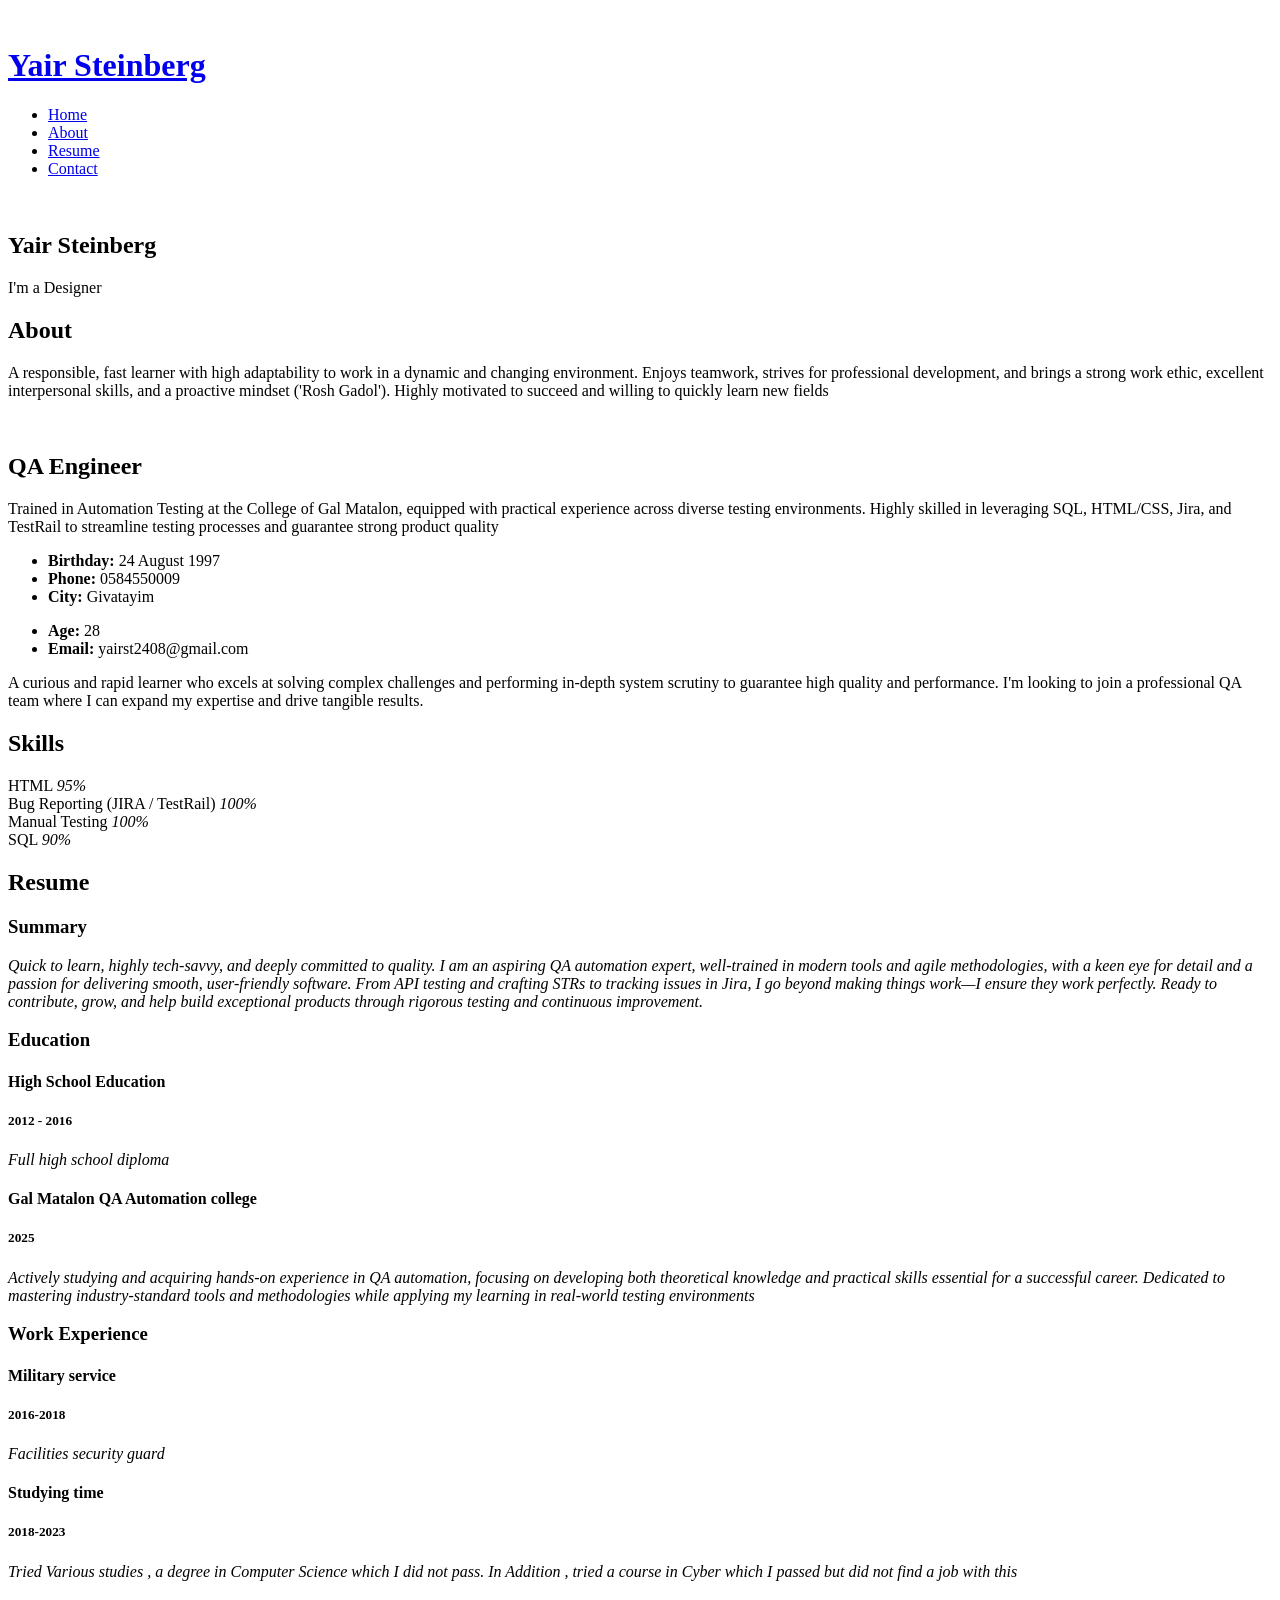
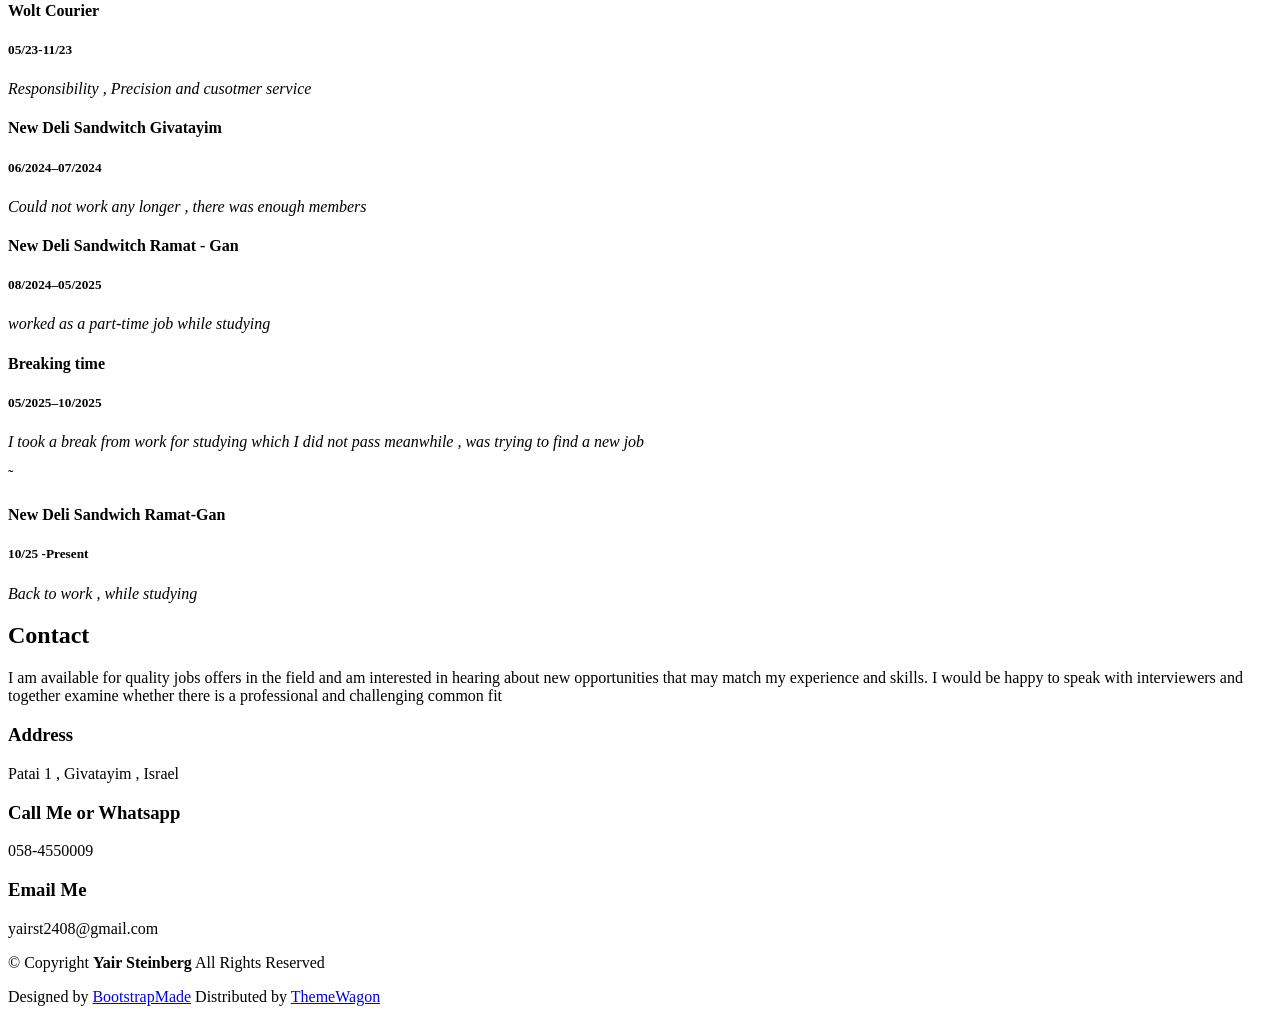
==== commit c350cad1: "Add files via upload" ====
--- a/index.html
+++ b/index.html
@@ -43,7 +43,7 @@
     <i class="header-toggle d-xl-none bi bi-list"></i>
 
     <div class="profile-img">
-      <img src="assets/img/my-profile-img.jpg" alt="" class="img-fluid rounded-circle">
+      <img src="assets/img/my-profile-img.webp" alt="" class="img-fluid rounded-circle">
     </div>
 
     <a href="index.html" class="logo d-flex align-items-center justify-content-center">
@@ -74,7 +74,7 @@
     <!-- Hero Section -->
     <div id="hero" class="hero section dark-background">
 
-      <img src="assets/img/hero-bg.png" alt="" data-aos="fade-in" class="">
+      <img src="assets/img/hero-bg 2.png" alt="" data-aos="fade-in" class="">
 
       <div class="container" data-aos="fade-up" data-aos-delay="100">
         <h2>Yair Steinberg</h2>
@@ -97,7 +97,7 @@
 
         <div class="row gy-4 justify-content-center">
           <div class="col-lg-4">
-            <img src="assets/img/my-profile-img.jpg" class="img-fluid" alt="">
+            <img src="assets/img/my-profile-img.webp" class="img-fluid" alt="">
           </div>
           <div class="col-lg-8 content">
             <h2>QA Engineer </h2>
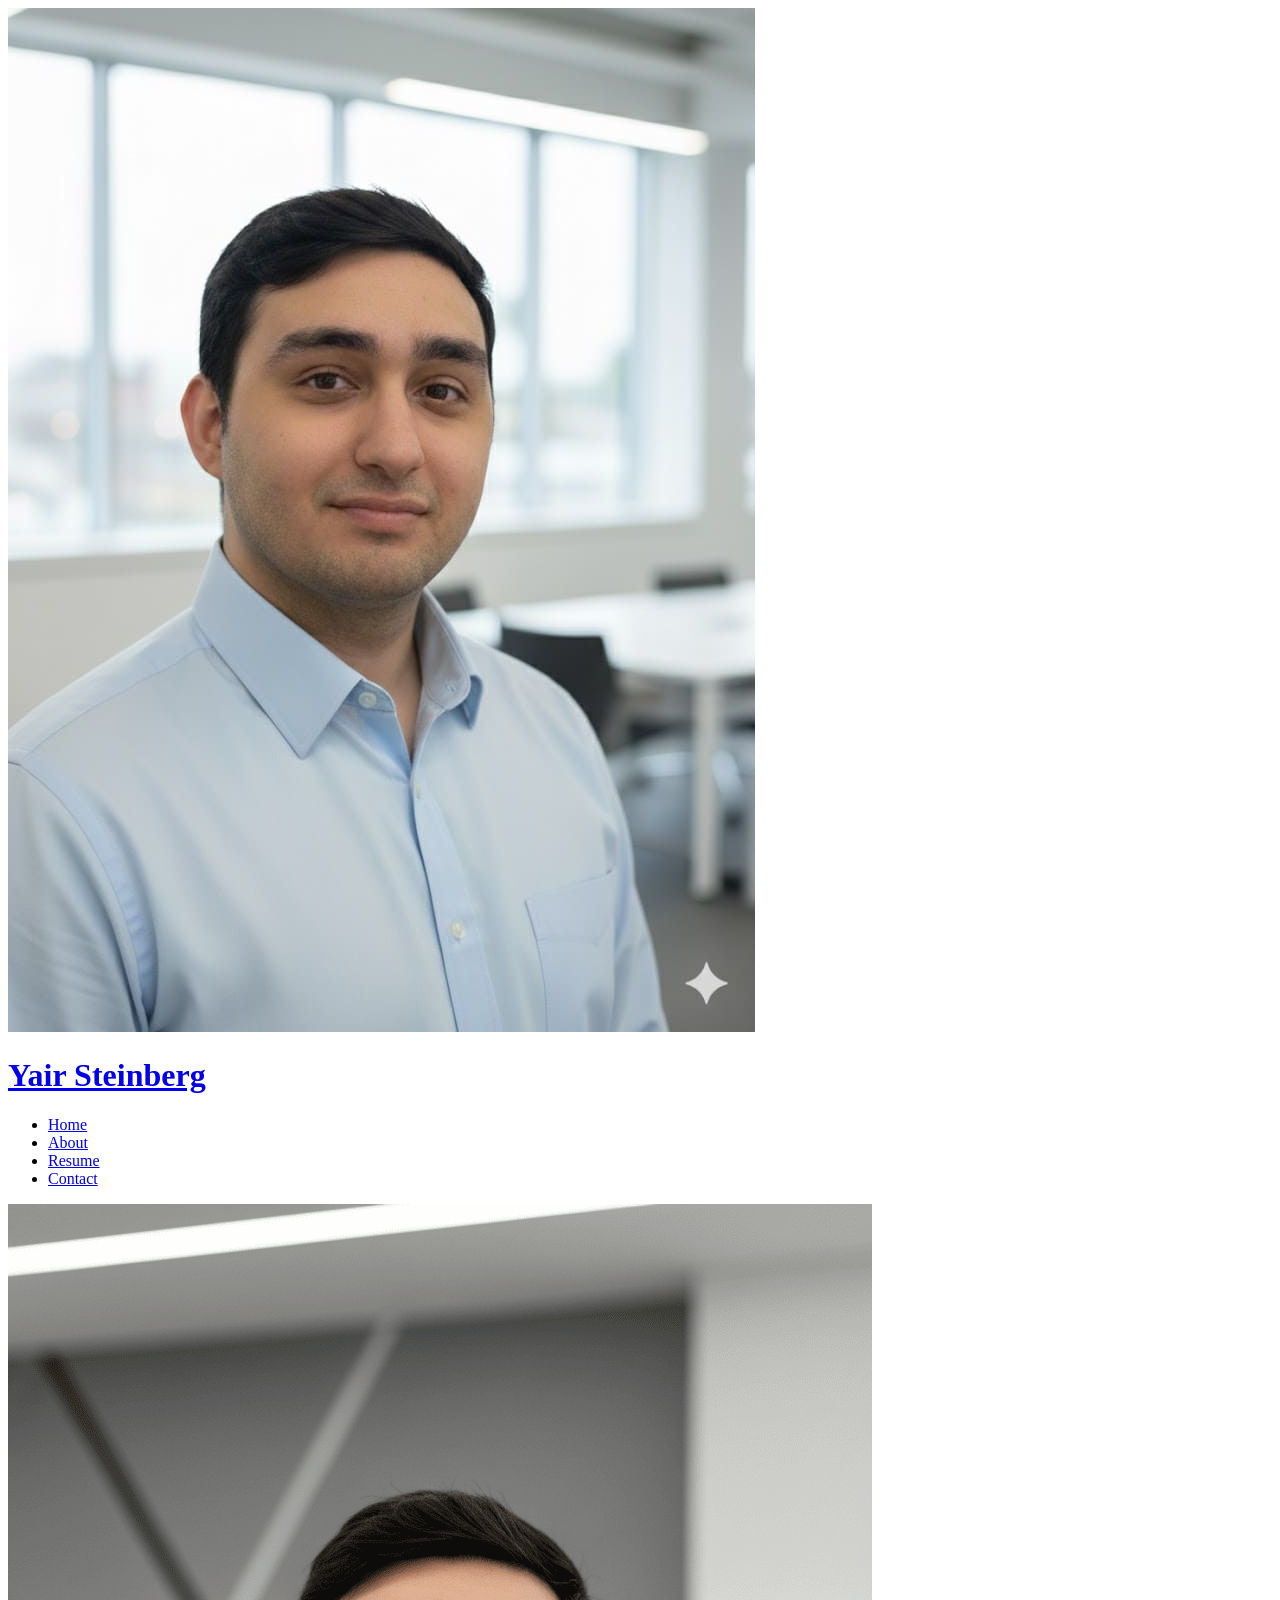
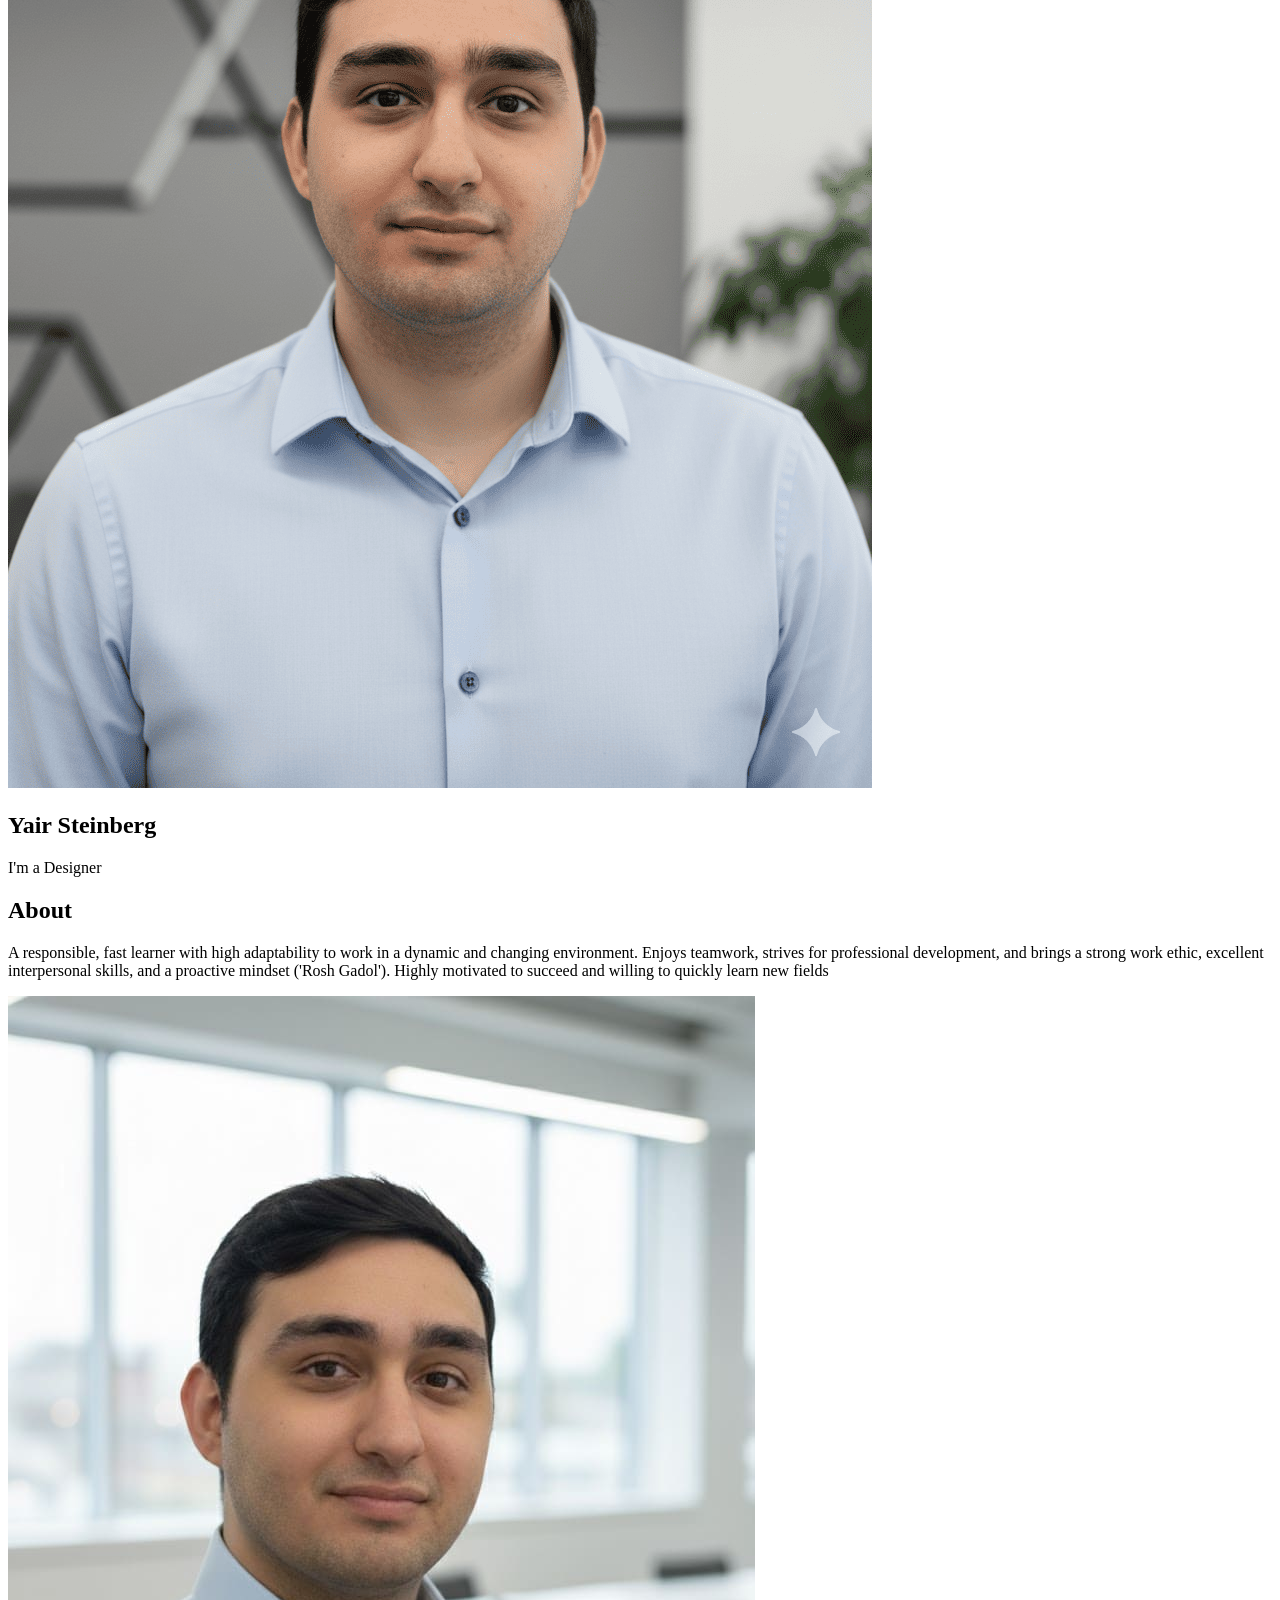
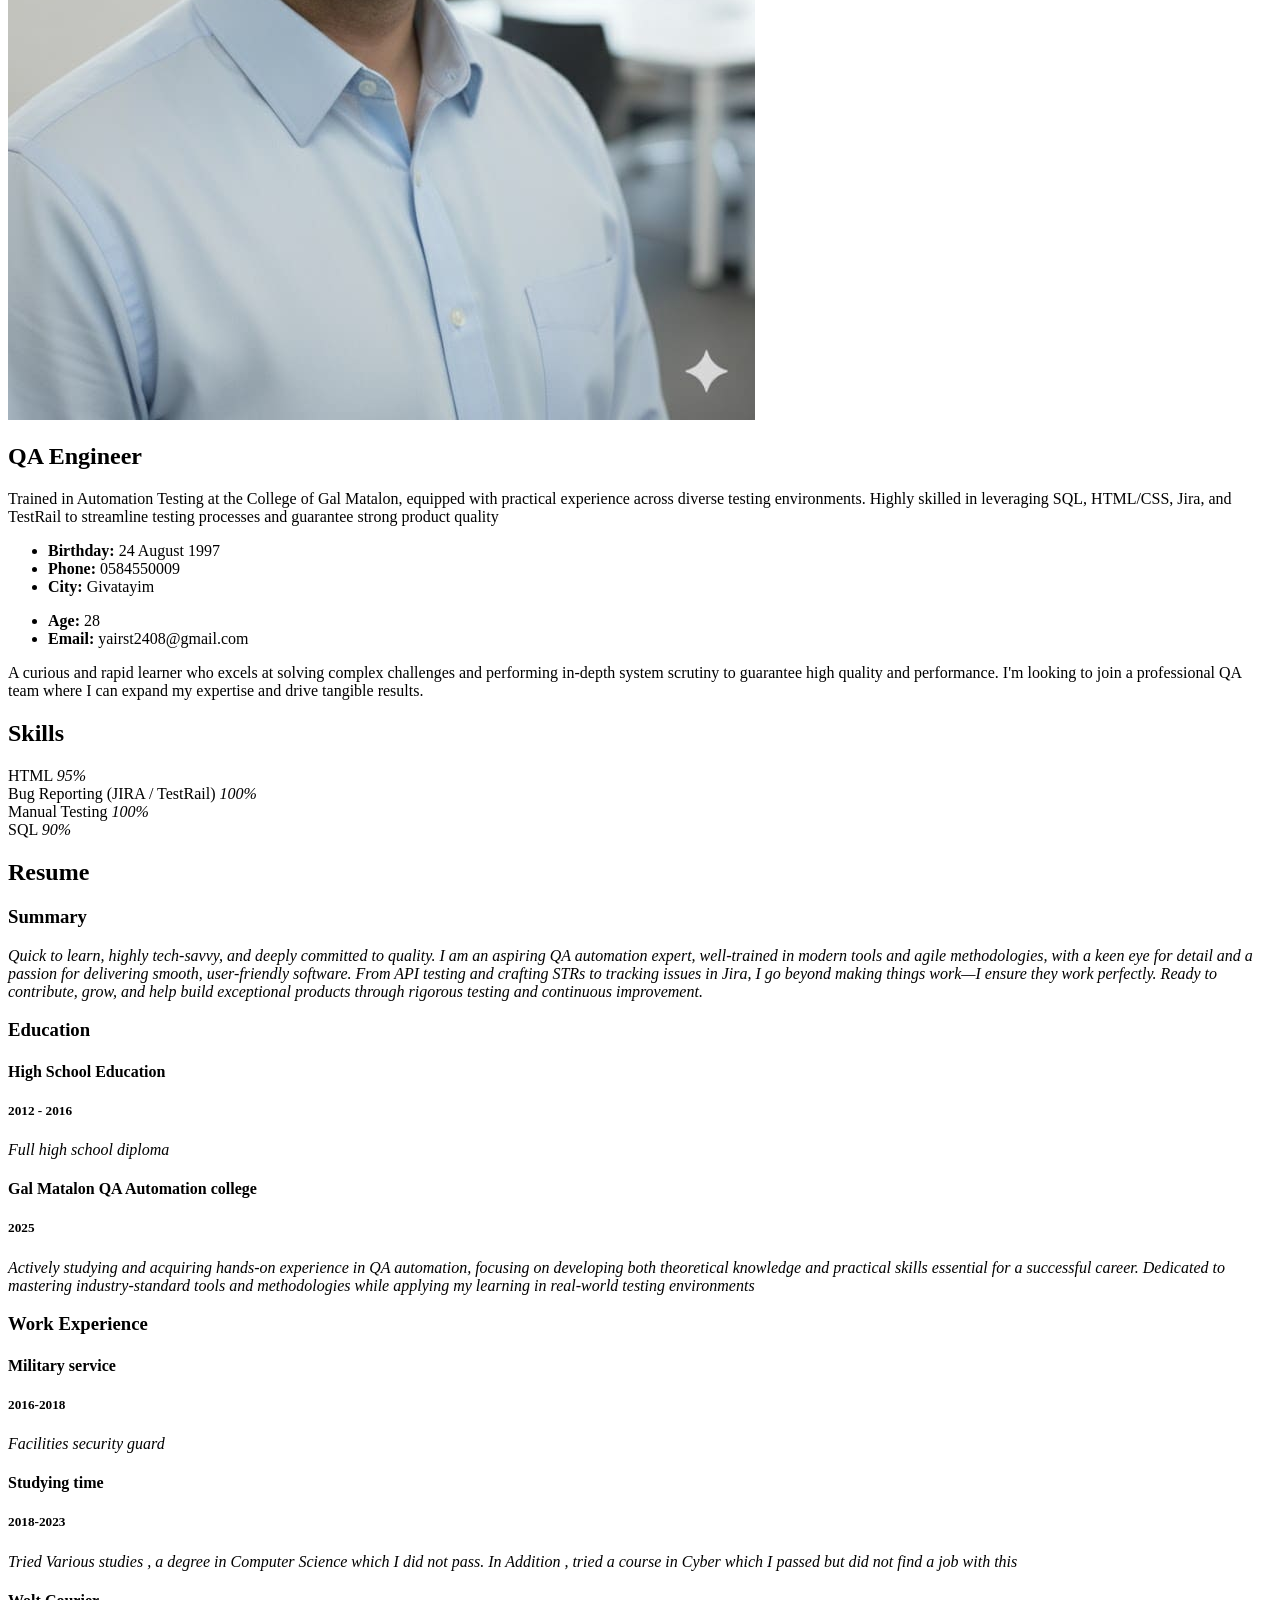
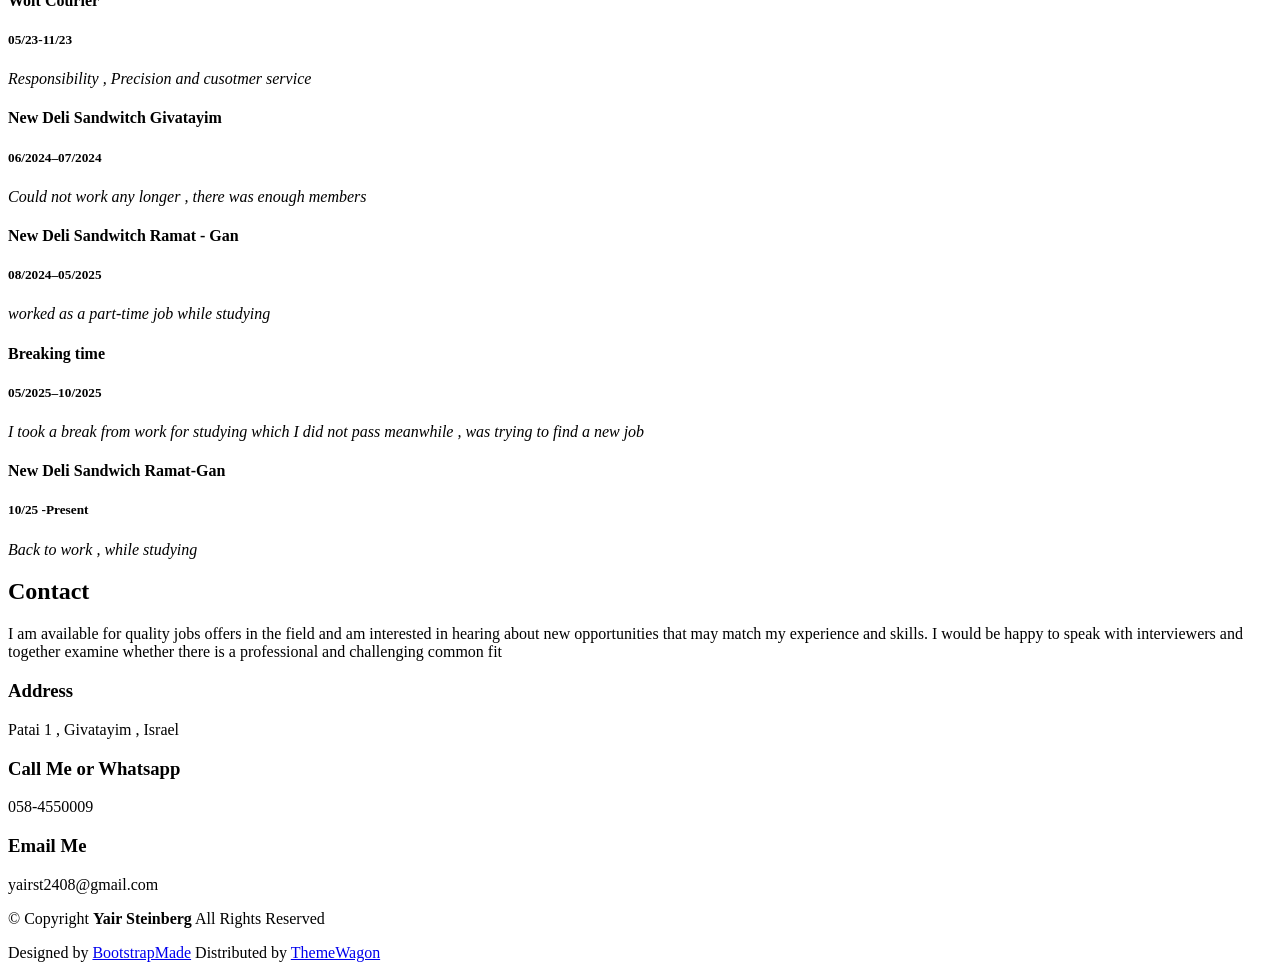
==== commit 4e58e16e: "Update index.html" ====
--- a/index.html
+++ b/index.html
@@ -280,7 +280,7 @@
 
             </div><!-- Edn Resume Item -->
 
-                        <div class="resume-item">˜
+                        <div class="resume-item">
               <h4> New Deli Sandwich Ramat-Gan </h4>
               <h5>10/25 -Present </h5>
               <p><em>Back to work , while studying </em></p>
@@ -395,4 +395,4 @@
 
 </body>
 
-</html+</html
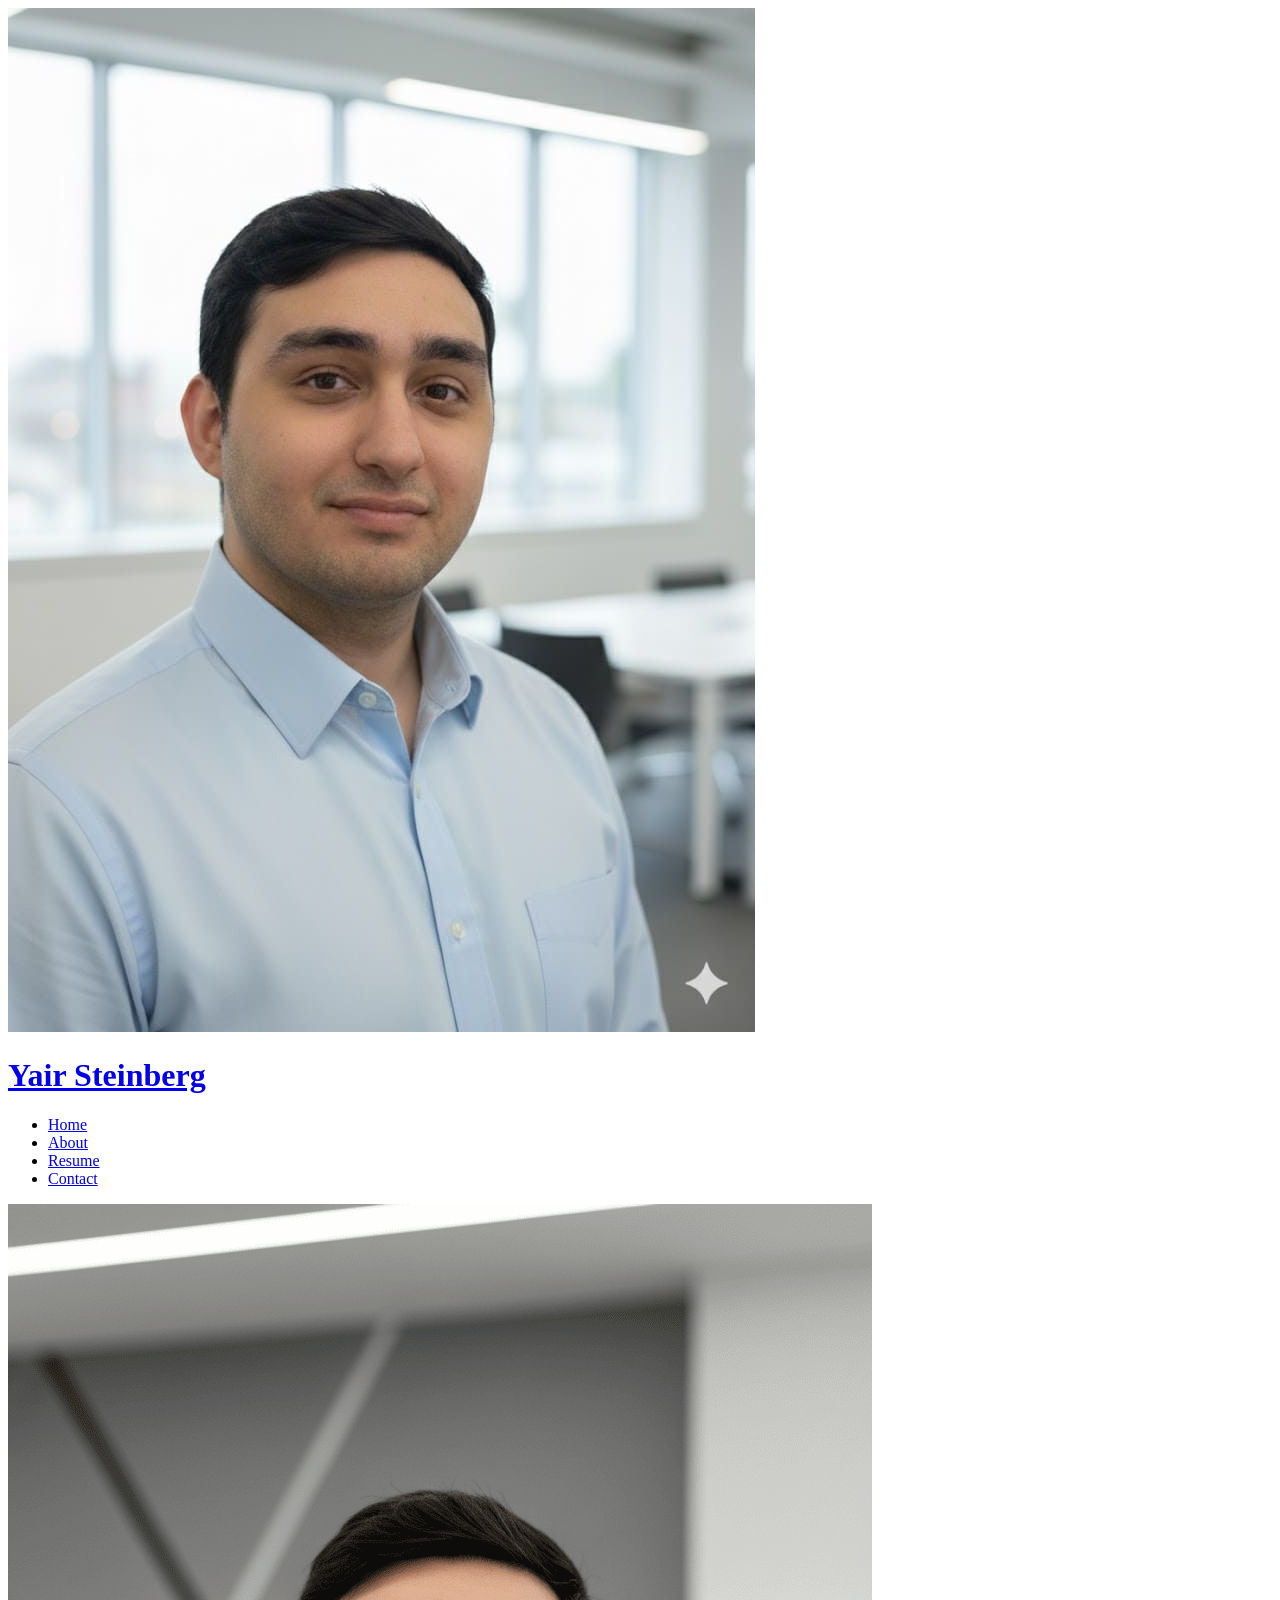
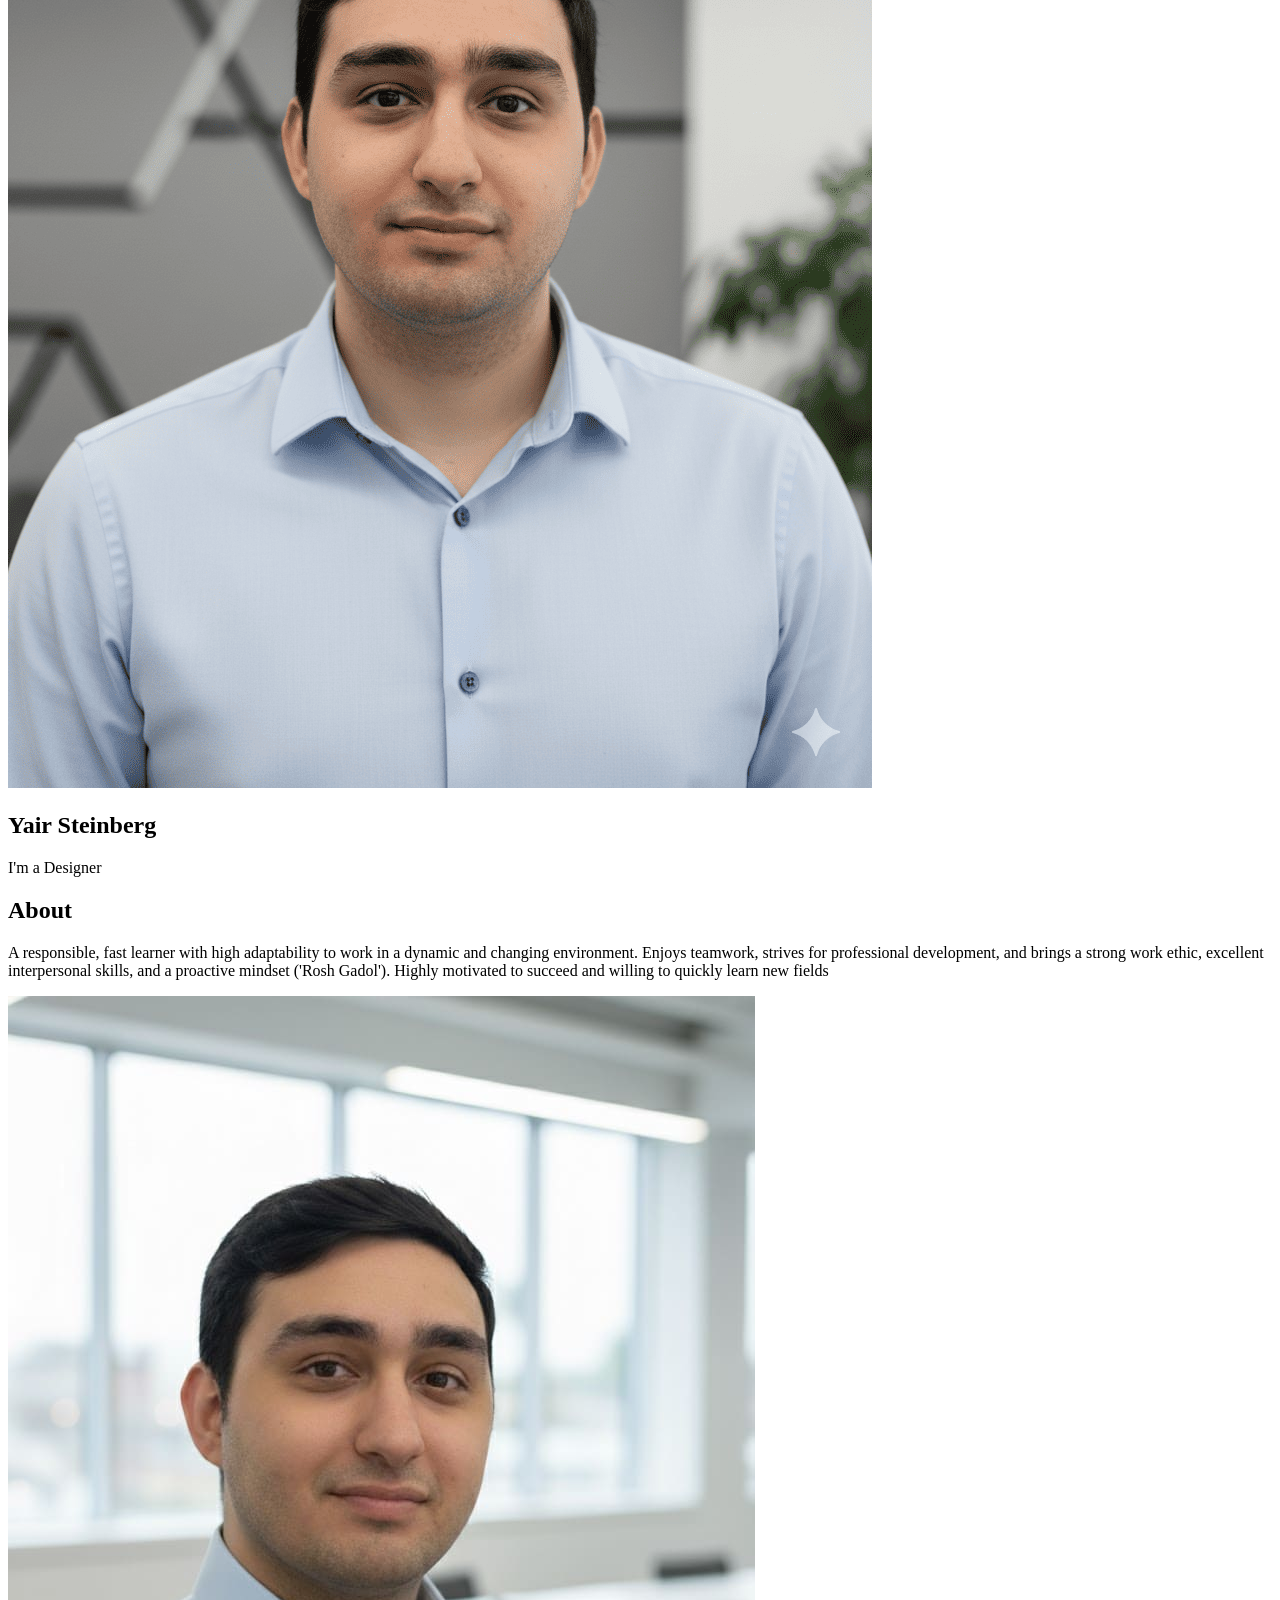
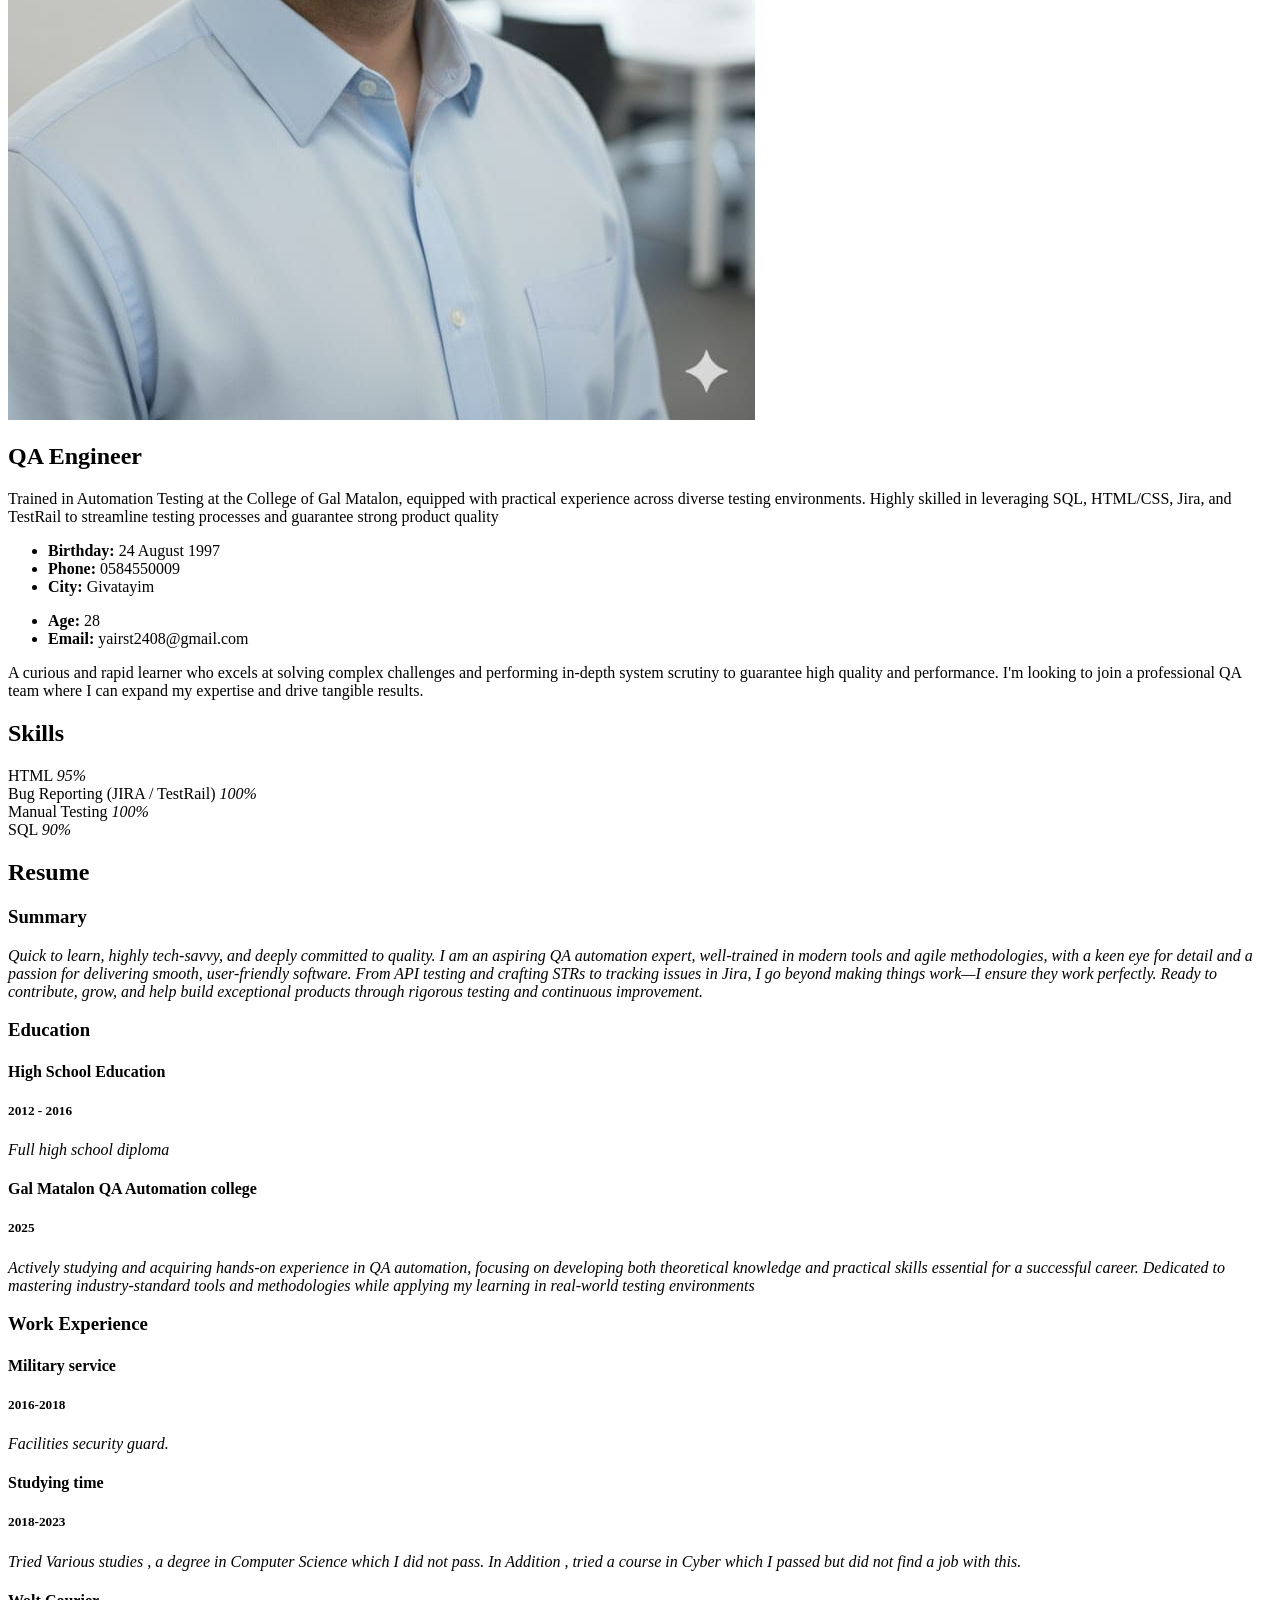
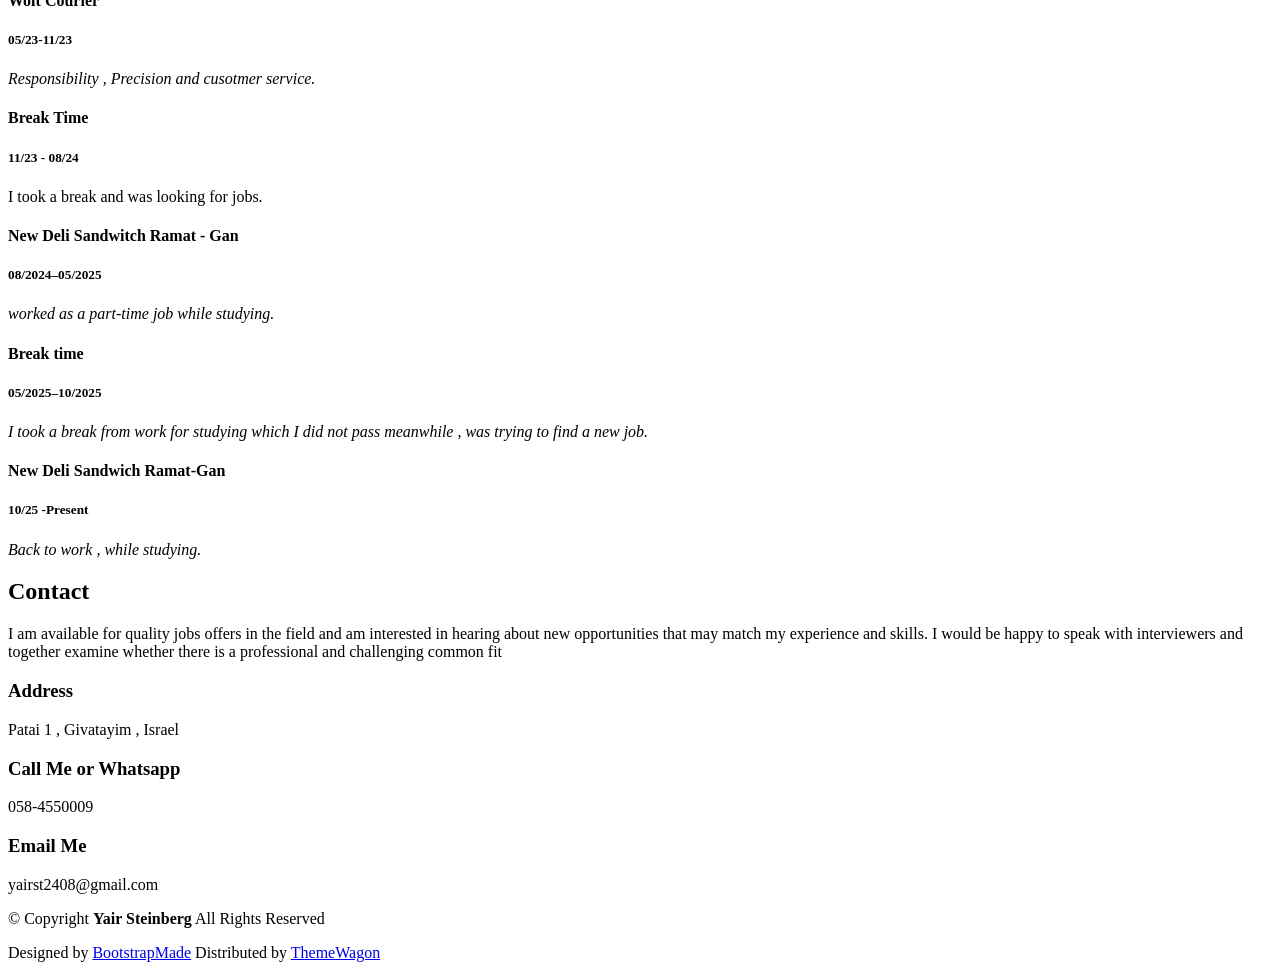
==== commit 918d3f93: "Add files via upload" ====
--- a/index.html
+++ b/index.html
@@ -233,7 +233,7 @@
             <div class="resume-item">
               <h4>Military service </h4>
               <h5>2016-2018</h5>
-              <p><em>Facilities security guard </em></p>
+              <p><em>Facilities security guard. </em></p>
 
             </div><!-- Edn Resume Item -->
 
@@ -244,7 +244,7 @@
               <h5>2018-2023</h5>
               <p><em>Tried Various studies , a degree in Computer Science which I
               did not pass. In Addition , tried a course in Cyber which I passed but
-              did not find a job with this</em></p>
+              did not find a job with this.</em></p>
 
             </div><!-- Edn Resume Item -->
 
@@ -254,36 +254,36 @@
               <div class="resume-item">
               <h4> Wolt Courier</h4>
               <h5>05/23-11/23</h5>
-              <p><em>Responsibility , Precision  and cusotmer service </em></p>
+              <p><em>Responsibility , Precision  and cusotmer service. </em></p>
 
             </div><!-- Edn Resume Item -->
 
               <div class="resume-item">
-              <h4> New Deli Sandwitch Givatayim</h4>
-              <h5>06/2024–07/2024</h5>
-              <p><em>Could not work any longer , there was enough members  </em></p>
+              <h4> Break Time</h4>
+              <h5>11/23 - 08/24</h5>
+              <p>I took a break and was looking for jobs. </p>
 
             </div><!-- Edn Resume Item -->
 
                    <div class="resume-item">
               <h4> New Deli Sandwitch Ramat - Gan</h4>
               <h5>08/2024–05/2025</h5>
-              <p><em>worked as a part-time job while studying  </em></p>
+              <p><em>worked as a part-time job while studying.  </em></p>
 
             </div><!-- Edn Resume Item -->
 
                      <div class="resume-item">
-              <h4> Breaking time </h4>
+              <h4> Break time </h4>
               <h5>05/2025–10/2025 </h5>
               <p><em>I took a break from work for studying which I did not pass
-              meanwhile , was trying to find a new job </em></p>
+              meanwhile , was trying to find a new job. </em></p>
 
             </div><!-- Edn Resume Item -->
 
                         <div class="resume-item">
               <h4> New Deli Sandwich Ramat-Gan </h4>
               <h5>10/25 -Present </h5>
-              <p><em>Back to work , while studying </em></p>
+              <p><em>Back to work , while studying. </em></p>
 
             </div><!-- Edn Resume Item -->
 
@@ -395,4 +395,4 @@
 
 </body>
 
-</html
+</html
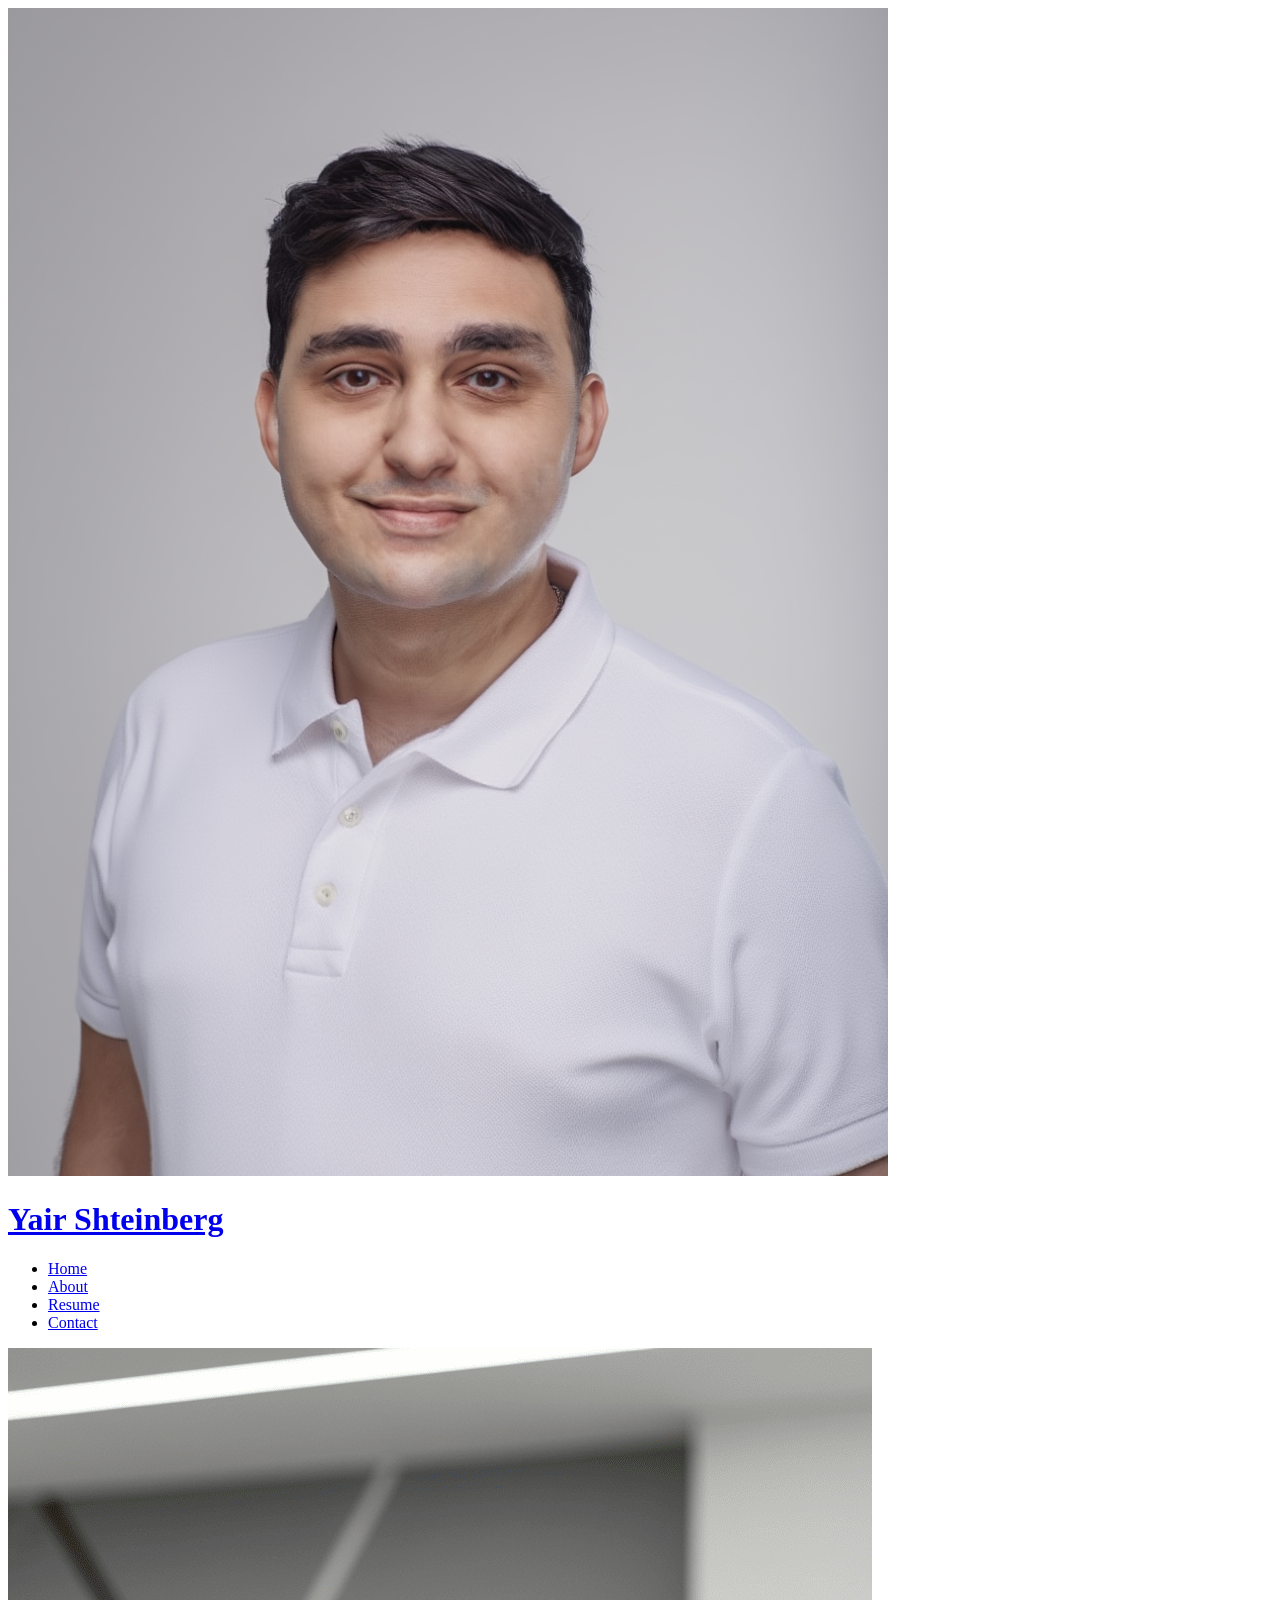
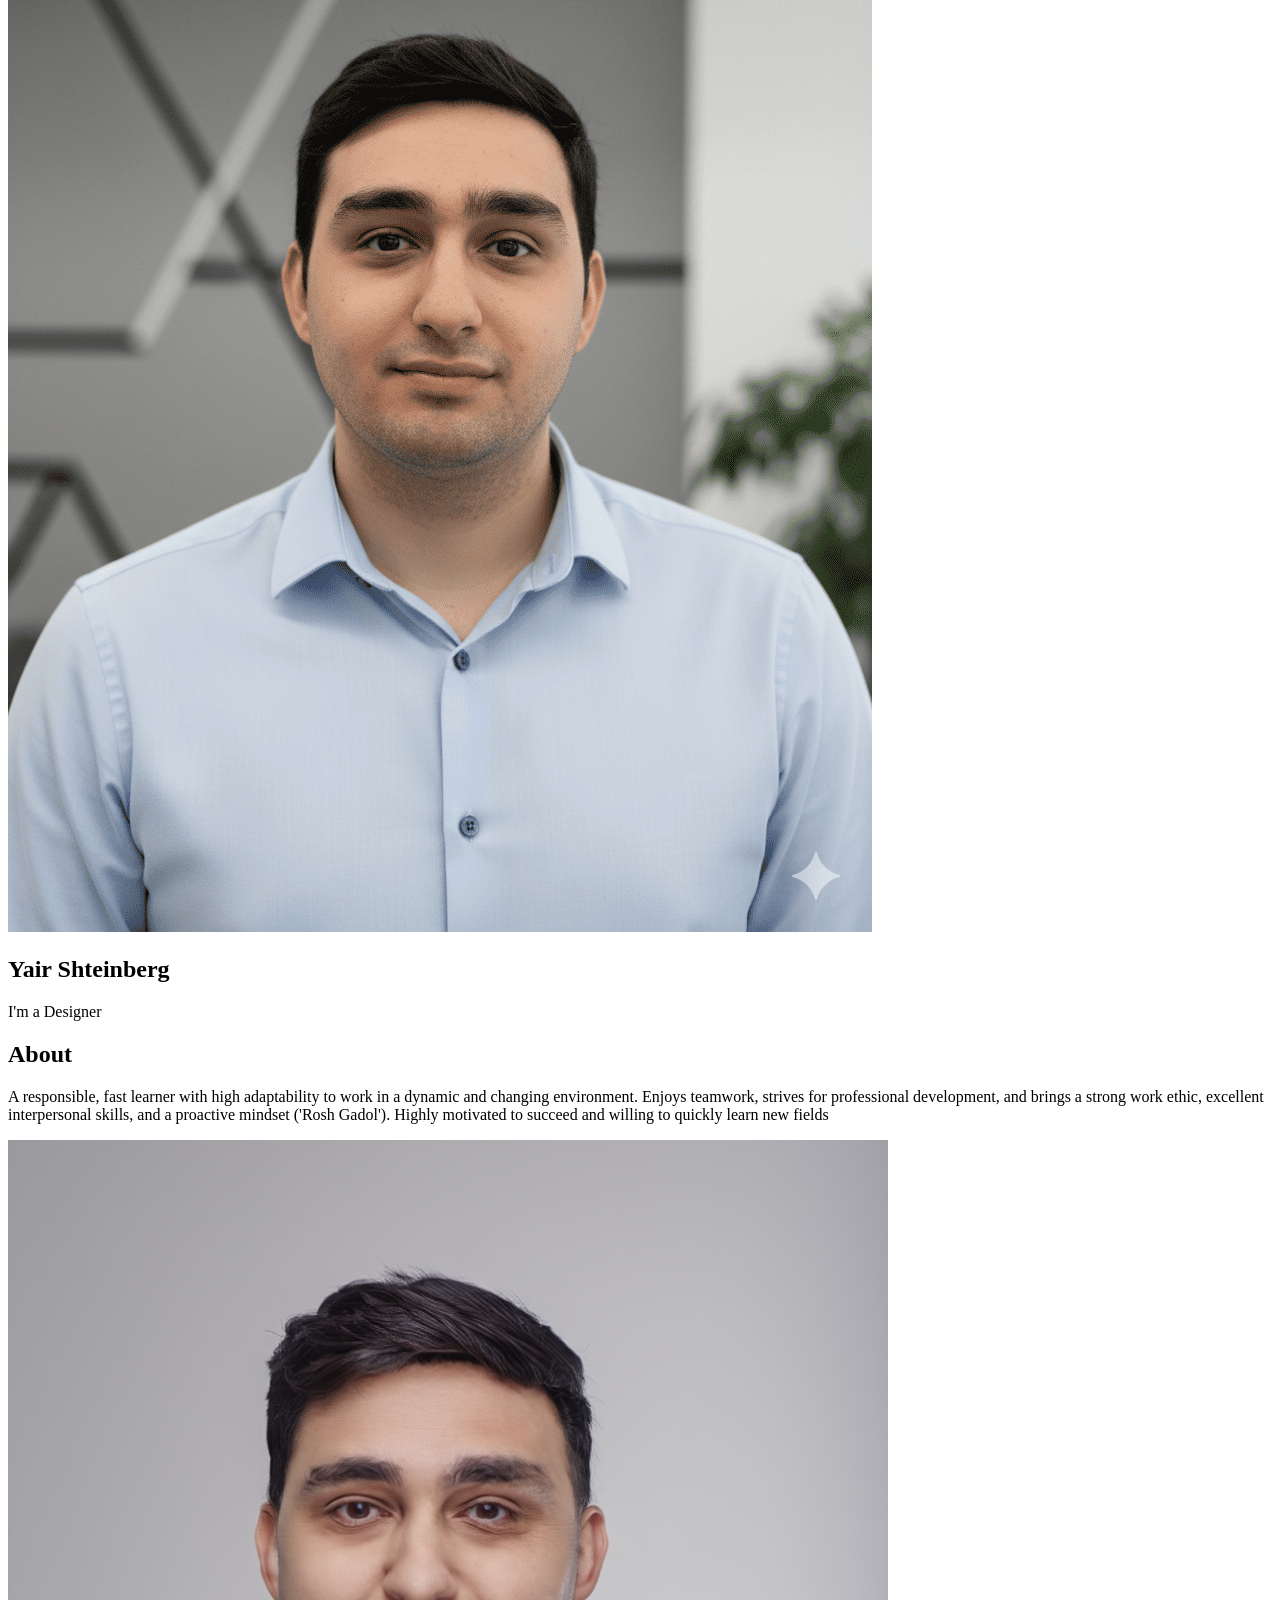
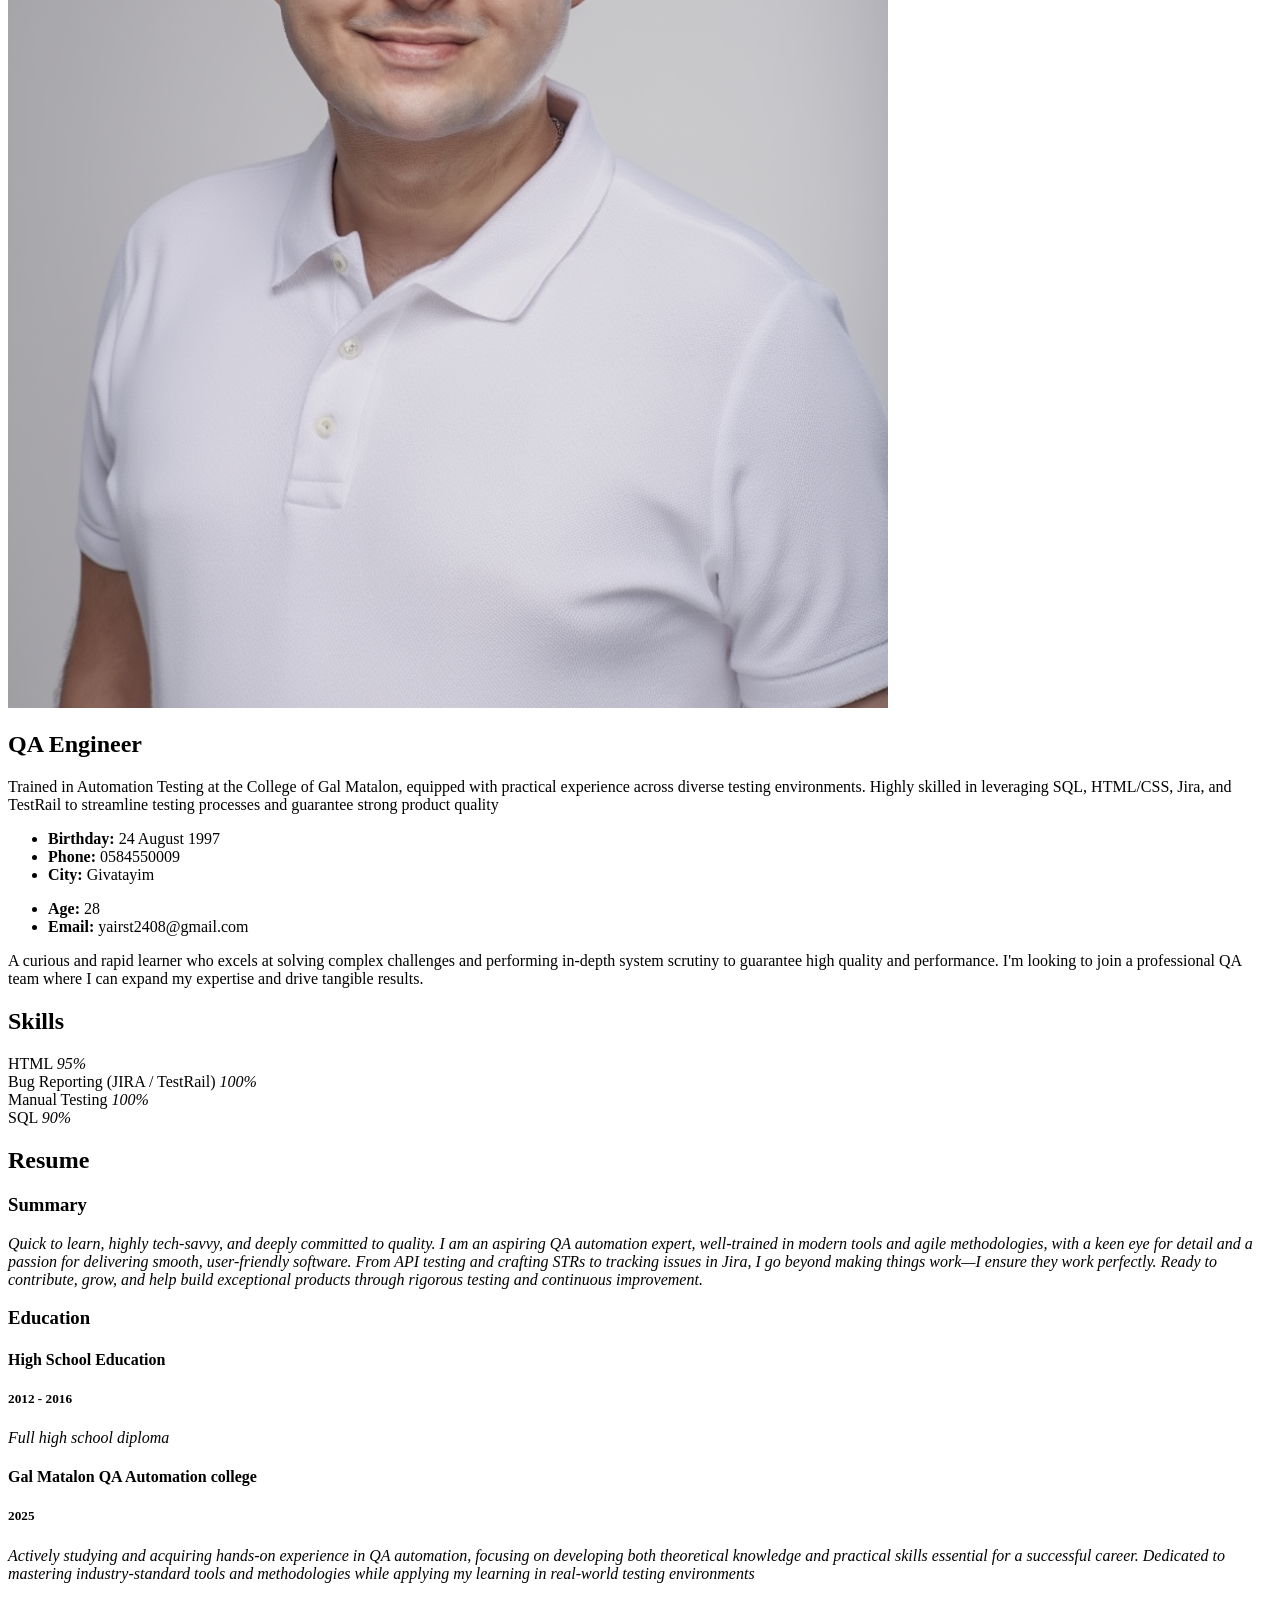
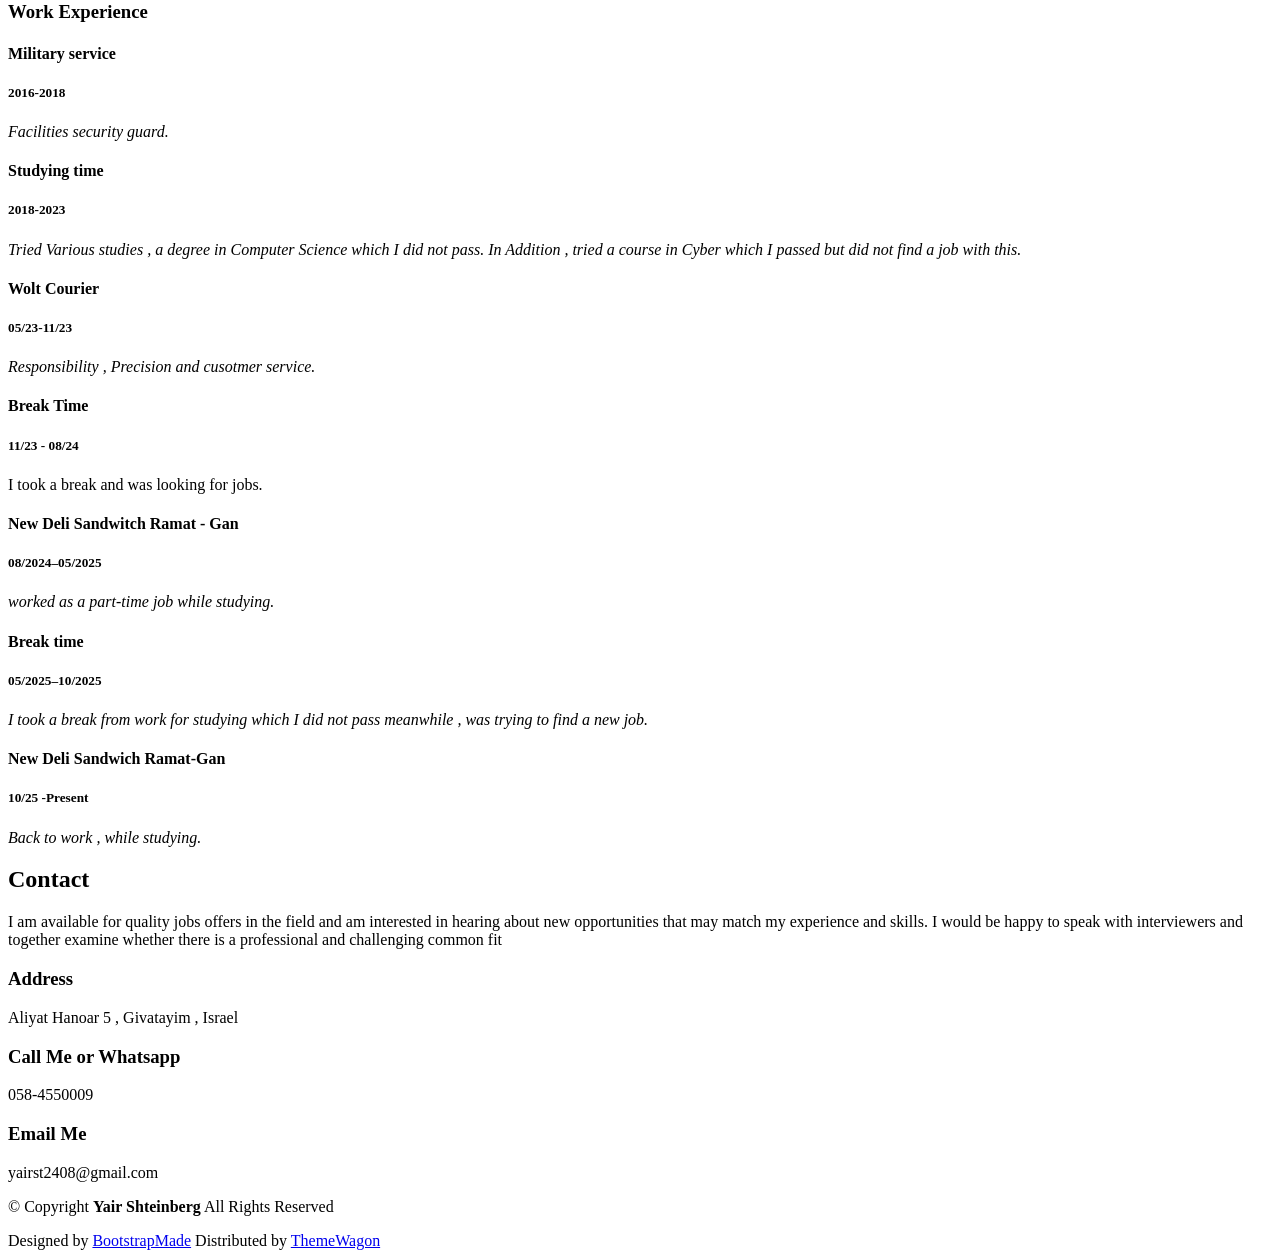
==== commit 1bc3b9d3: "Add files via upload" ====
--- a/index.html
+++ b/index.html
@@ -49,7 +49,7 @@
     <a href="index.html" class="logo d-flex align-items-center justify-content-center">
       <!-- Uncomment the line below if you also wish to use an image logo -->
       <!-- <img src="assets/img/logo.png" alt=""> -->
-      <h1 class="sitename">Yair Steinberg</h1>
+      <h1 class="sitename">Yair Shteinberg</h1>
     </a>
 
     <div class="social-links text-center">
@@ -77,7 +77,7 @@
       <img src="assets/img/hero-bg 2.png" alt="" data-aos="fade-in" class="">
 
       <div class="container" data-aos="fade-up" data-aos-delay="100">
-        <h2>Yair Steinberg</h2>
+        <h2>Yair Shteinberg</h2>
         <p>I'm a <span class="typed" data-typed-items="QA Engineer , Bug Slayer , Software Tester , HTML Master">Designer</span><span class="typed-cursor typed-cursor--blink" aria-hidden="true"></span><span class="typed-cursor typed-cursor--blink" aria-hidden="true"></span></p>
       </div>
 
@@ -322,7 +322,7 @@
                 <i class="bi bi-geo-alt flex-shrink-0"></i>
                 <div>
                   <h3>Address</h3>
-                  <p>Patai 1 , Givatayim , Israel </p>
+                  <p>Aliyat Hanoar 5 , Givatayim , Israel </p>
                 </div>
               </div><!-- End Info Item -->
 
@@ -359,7 +359,7 @@
 
     <div class="container">
       <div class="copyright text-center ">
-        <p>© <span>Copyright</span> <strong class="px-1 sitename">Yair Steinberg</strong> <span>All Rights Reserved</span></p>
+        <p>© <span>Copyright</span> <strong class="px-1 sitename">Yair Shteinberg</strong> <span>All Rights Reserved</span></p>
       </div>
       <div class="credits">
         <!-- All the links in the footer should remain intact. -->
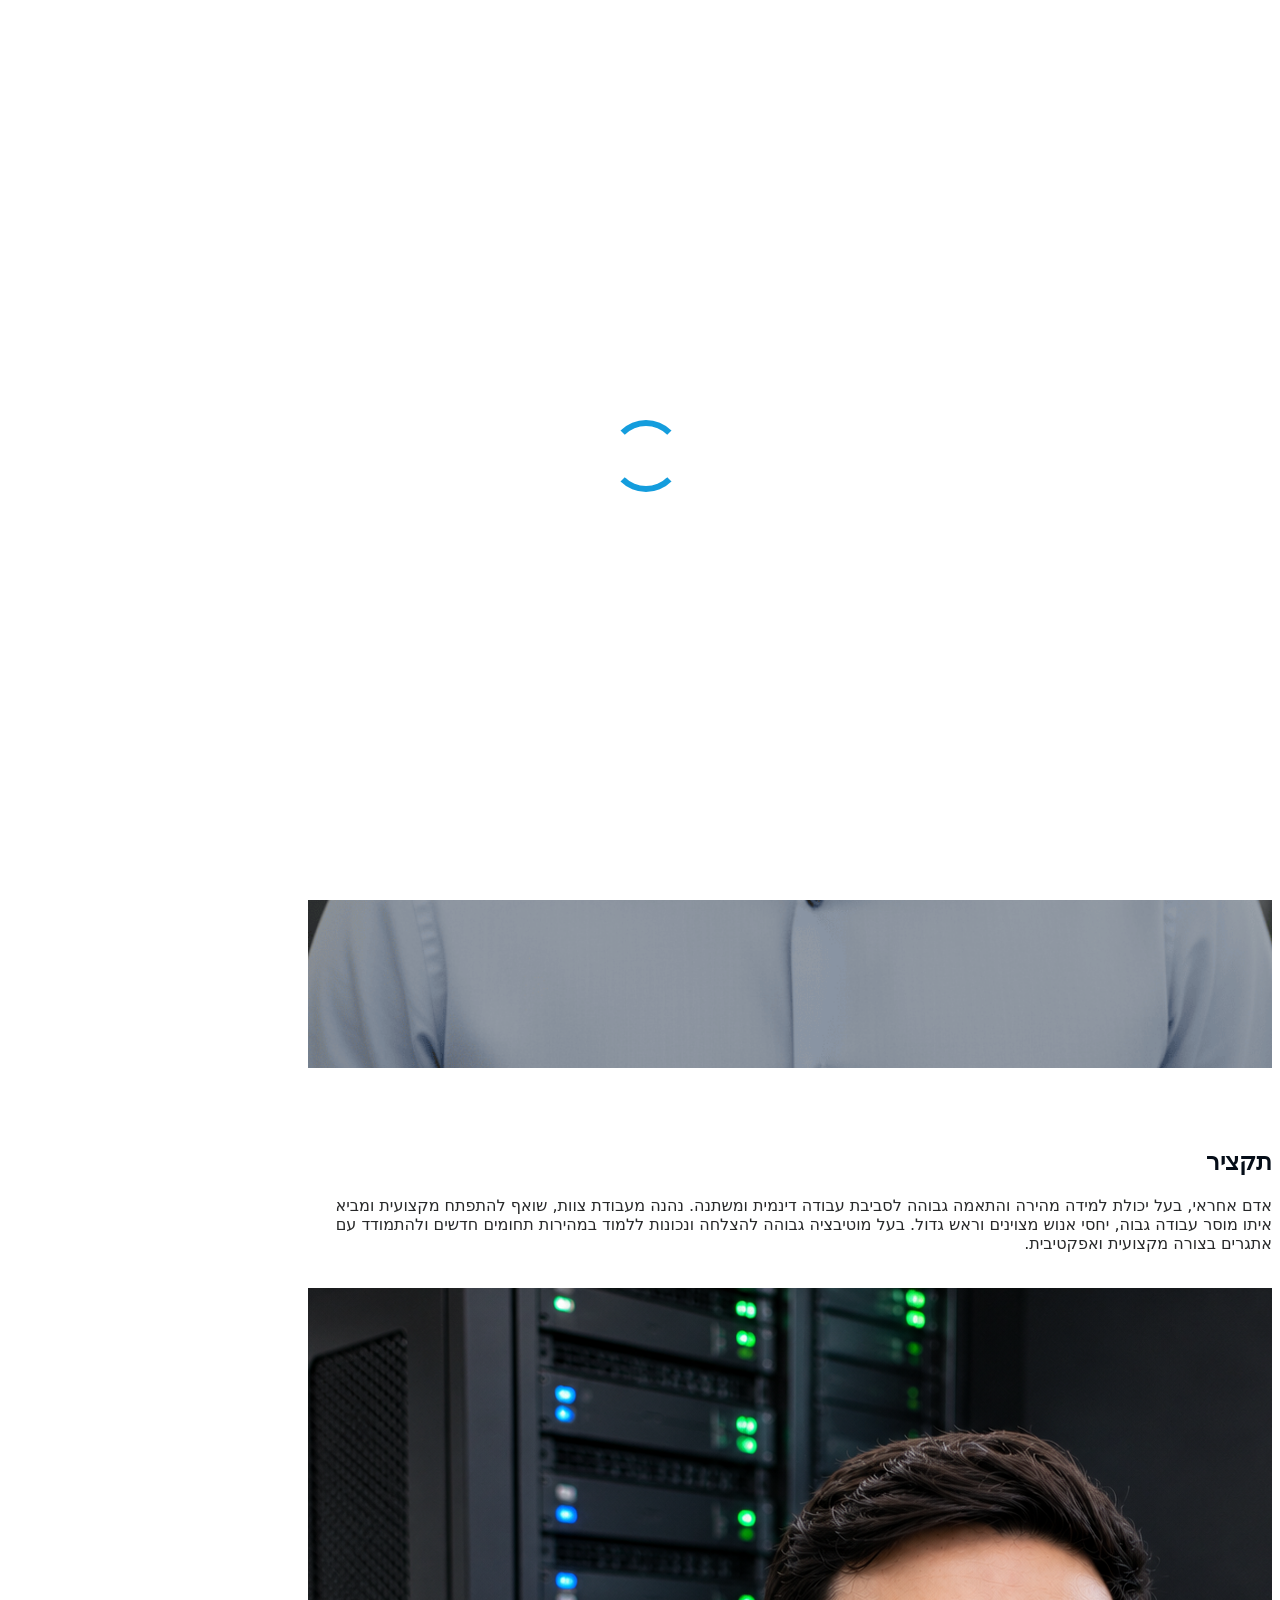
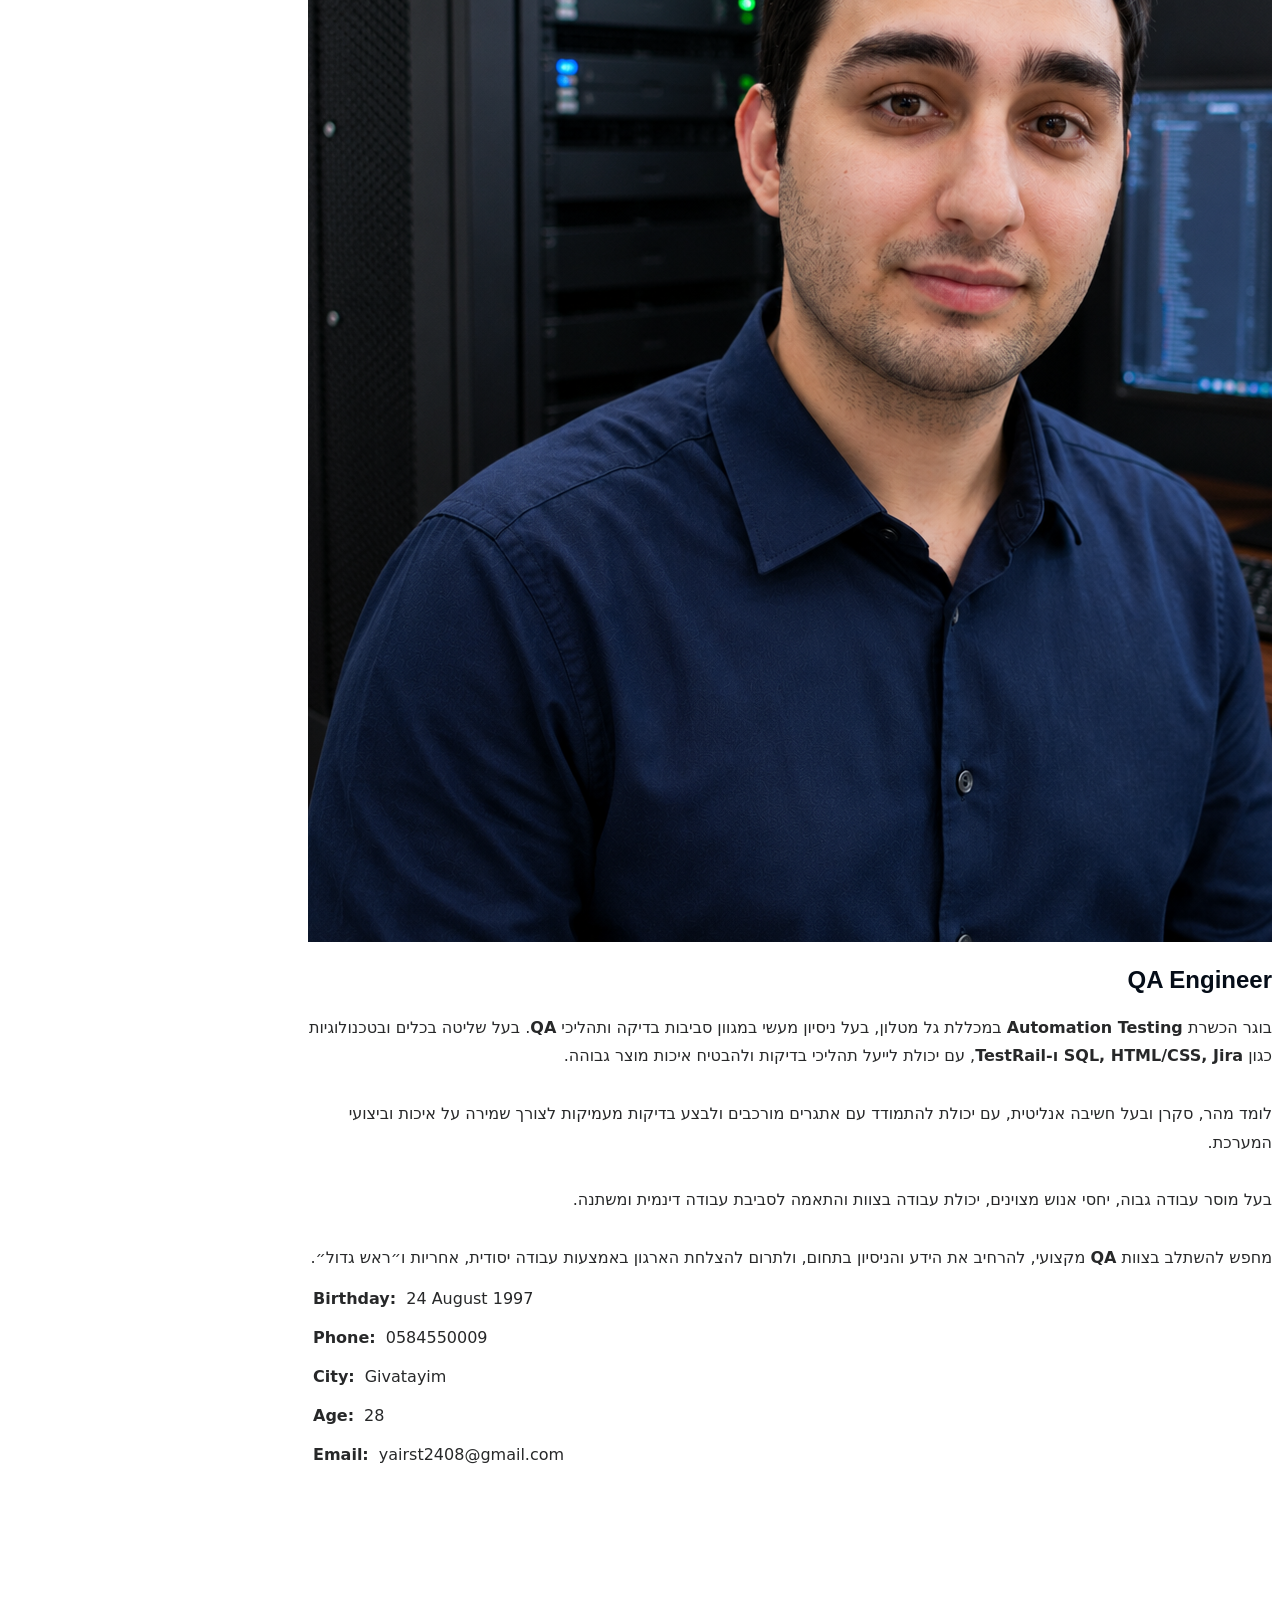
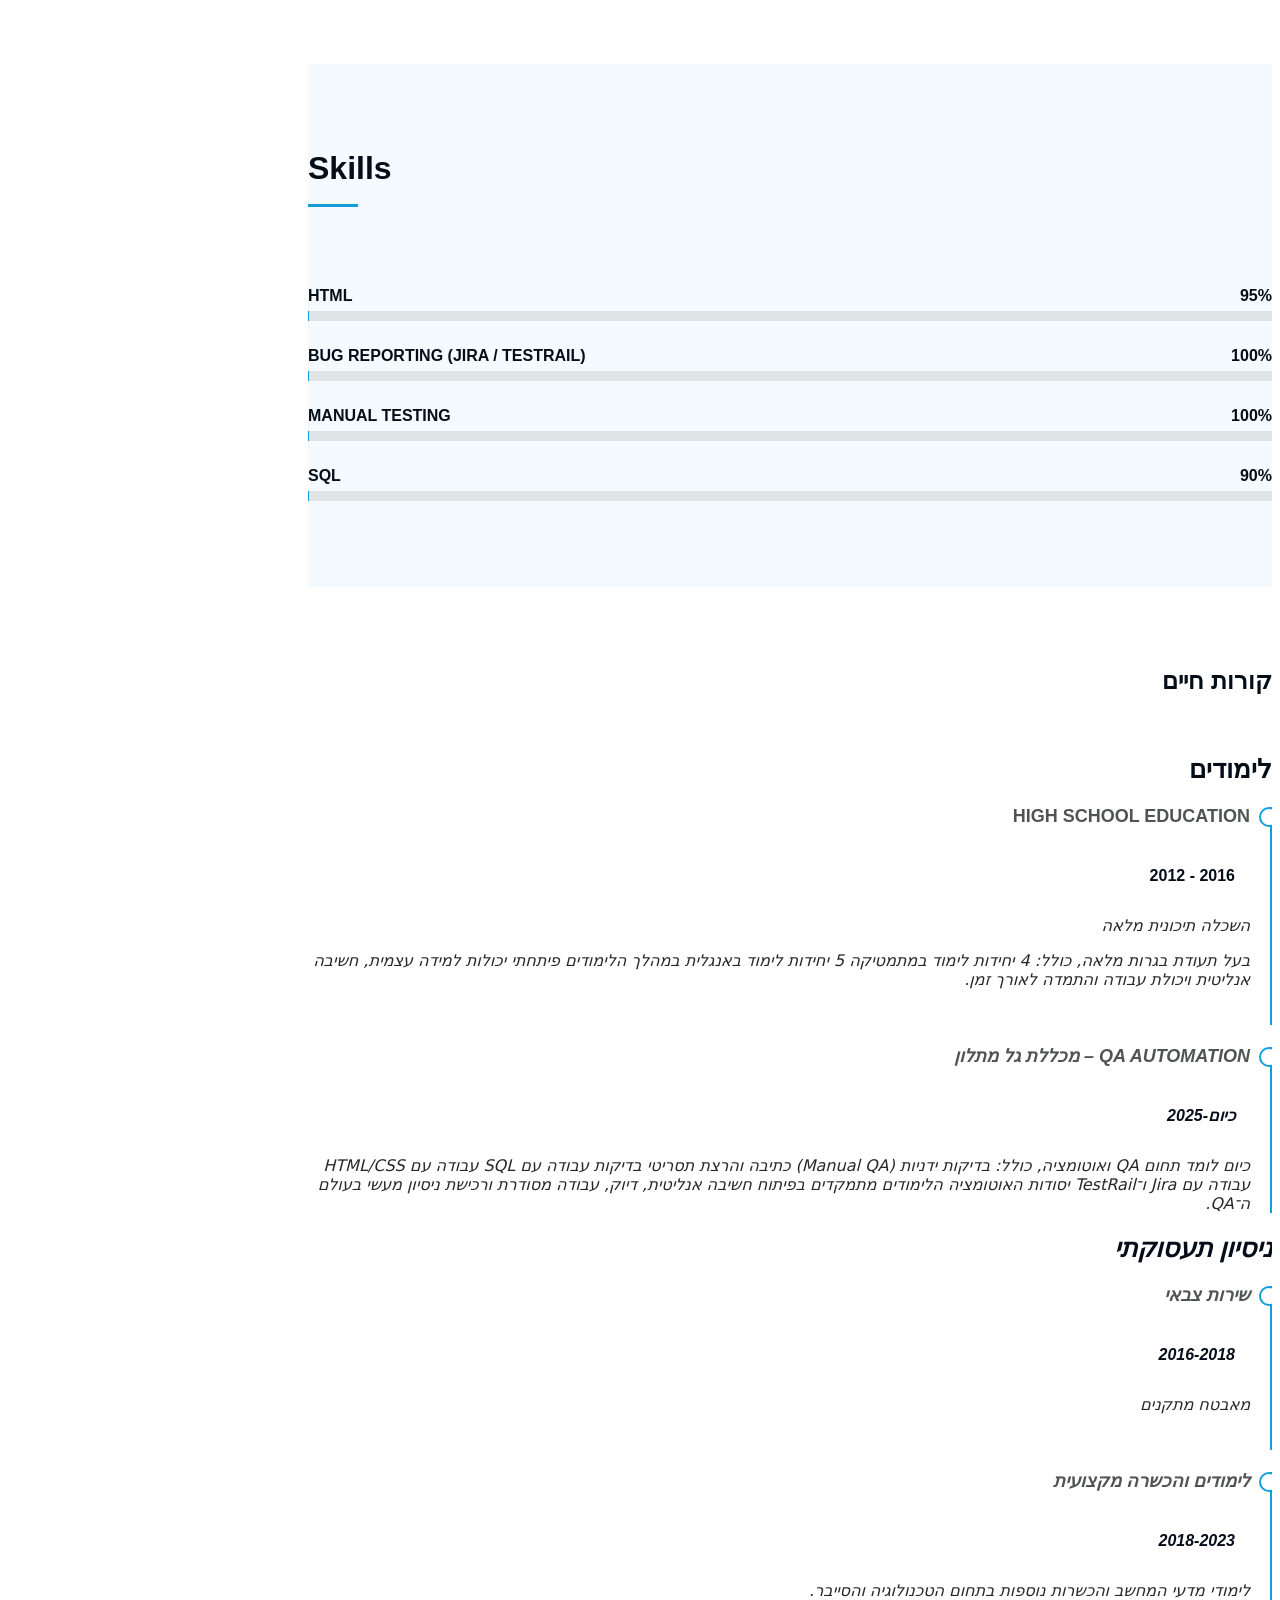
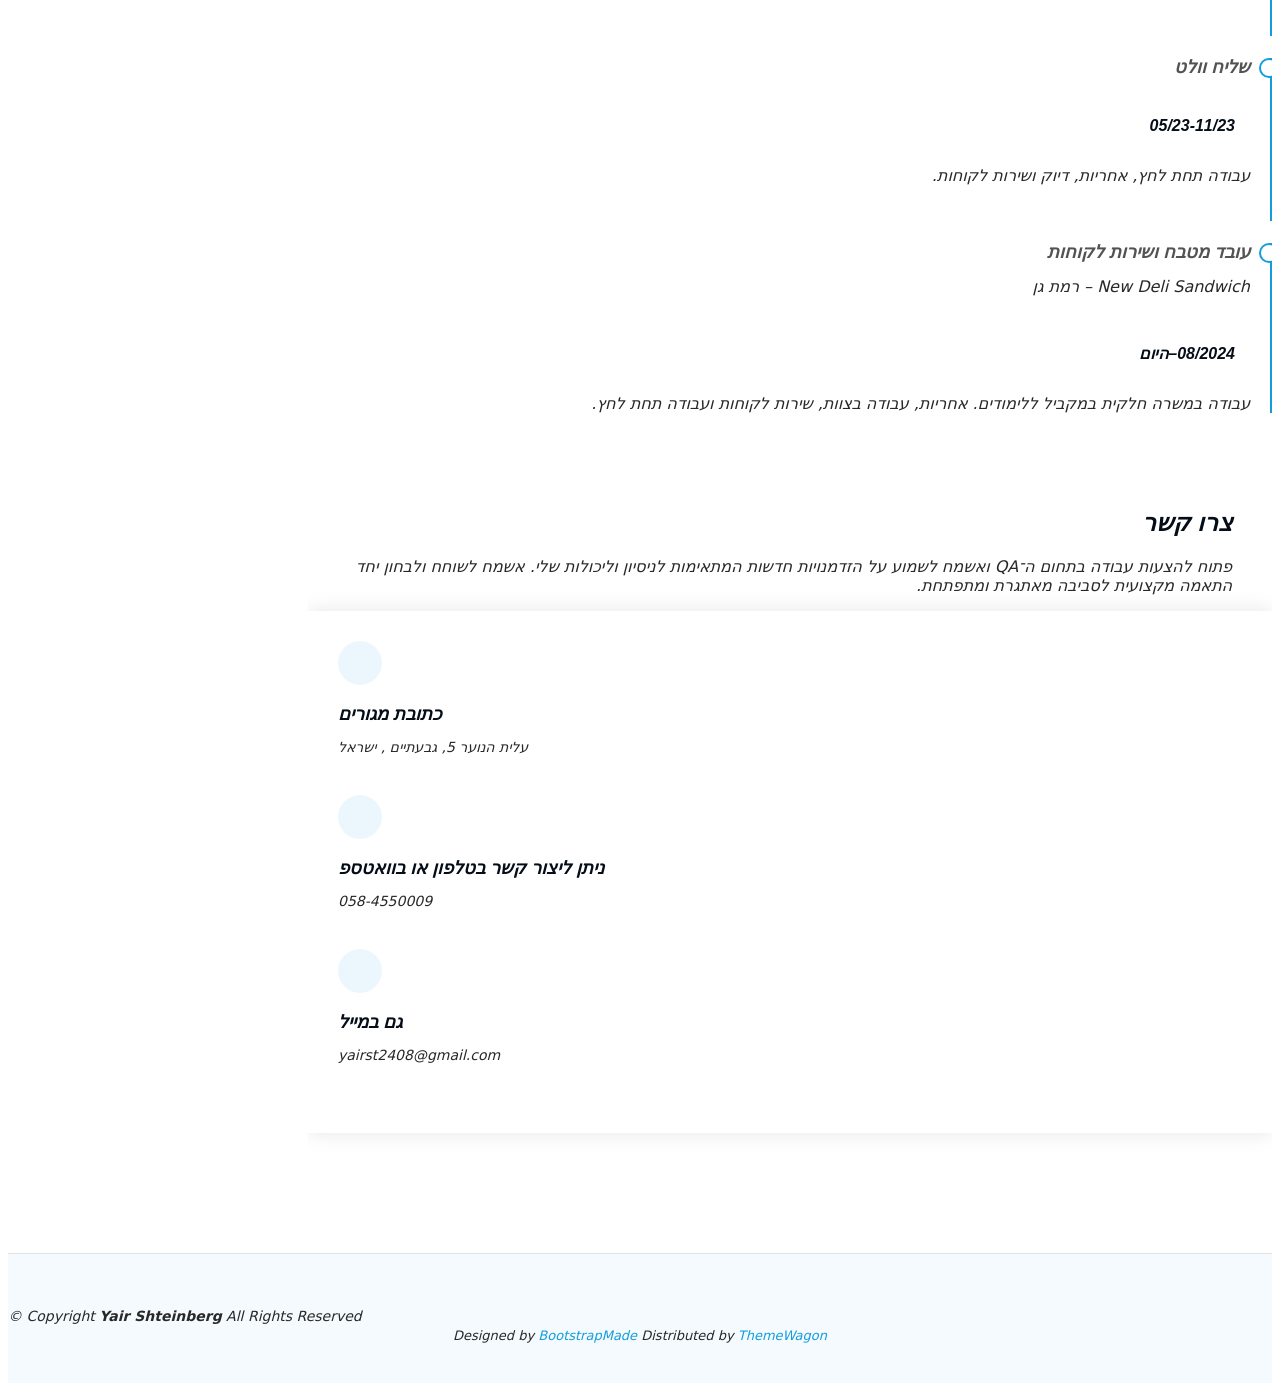
==== commit 48d0a5f2: "Add files via upload New update" ====
--- a/index.html
+++ b/index.html
@@ -43,7 +43,7 @@
     <i class="header-toggle d-xl-none bi bi-list"></i>
 
     <div class="profile-img">
-      <img src="assets/img/my-profile-img.webp" alt="" class="img-fluid rounded-circle">
+      <img src="assets/img/my-profile-img.png" alt="" class="img-fluid rounded-circle">
     </div>
 
     <a href="index.html" class="logo d-flex align-items-center justify-content-center">
@@ -54,7 +54,7 @@
 
     <div class="social-links text-center">
 
-      <a href="https://www.linkedin.com/in/yair-steinberg-785998388" target="_blank" class="linkedin"><i class="bi bi-linkedin"></i></a>
+      <a href="https://www.linkedin.com/in/yair-steinberg/" target="_blank" class="linkedin"><i class="bi bi-linkedin"></i></a>
     </div>
 
     <nav id="navmenu" class="navmenu">
@@ -87,40 +87,70 @@
     <section id="about" class="about section">
 
       <!-- Section Title -->
-      <div class="container section-title" data-aos="fade-up">
-        <h2>About</h2>
-        <p>A responsible, fast learner with high adaptability to work in a dynamic and changing environment. Enjoys teamwork, strives for professional development, and brings a strong work ethic, excellent interpersonal skills, and a proactive mindset ('Rosh Gadol'). Highly motivated to succeed and willing to quickly learn new fields
+      <div class="container  ms-auto" dir="rtl" data-aos="fade-up">
+        <h2>תקציר</h2>
+        <p>
+          אדם אחראי, בעל יכולת למידה מהירה והתאמה גבוהה לסביבת עבודה דינמית ומשתנה. נהנה מעבודת צוות, שואף להתפתח מקצועית ומביא איתו מוסר עבודה גבוה, יחסי אנוש מצוינים וראש גדול. בעל מוטיבציה גבוהה להצלחה ונכונות ללמוד במהירות תחומים חדשים ולהתמודד עם אתגרים בצורה מקצועית ואפקטיבית.
         </p>
       </div><!-- End Section Title -->
 
+        <br/>
+
       <div class="container" data-aos="fade-up" data-aos-delay="100">
 
         <div class="row gy-4 justify-content-center">
           <div class="col-lg-4">
-            <img src="assets/img/my-profile-img.webp" class="img-fluid" alt="">
-          </div>
-          <div class="col-lg-8 content">
-            <h2>QA Engineer </h2>
-            <p class="fst-italic py-3">
-           Trained in Automation Testing at the College of Gal Matalon, equipped with practical experience across diverse testing environments. Highly skilled in leveraging SQL, HTML/CSS, Jira, and TestRail to streamline testing processes and guarantee strong product quality
-            </p>
-            <div class="row">
-              <div class="col-lg-6">
-                <ul>
-                  <li><i class="bi bi-chevron-right"></i> <strong>Birthday:</strong> <span>24 August 1997</span></li>
-                  <li><i class="bi bi-chevron-right"></i> <strong>Phone:</strong> <span>0584550009</span></li>
-                  <li><i class="bi bi-chevron-right"></i> <strong>City:</strong> <span>Givatayim </span></li>
-                </ul>
-              </div>
-              <div class="col-lg-6">
-                <ul>
-                  <li><i class="bi bi-chevron-right"></i> <strong>Age:</strong> <span>28</span></li>
-                  <li><i class="bi bi-chevron-right"></i> <strong>Email:</strong> <span>yairst2408@gmail.com</span></li>
-                </ul>
-              </div>
+            <img src="assets/img/my-profile-img.png" class="img-fluid" alt="">
+          </div>
+
+<div class="col-lg-8 content" dir="rtl">
+    <h2>QA Engineer</h2>
+
+    <p class="fst-italic py-3" dir="rtl" style="text-align: right; line-height: 1.8;">
+        בוגר הכשרת <strong>Automation Testing</strong> במכללת גל מטלון,
+        בעל ניסיון מעשי במגוון סביבות בדיקה ותהליכי <strong>QA</strong>.
+        בעל שליטה בכלים ובטכנולוגיות כגון
+        <strong>SQL, HTML/CSS, Jira ו-TestRail</strong>,
+        עם יכולת לייעל תהליכי בדיקות ולהבטיח איכות מוצר גבוהה.
+        <br><br>
+
+        לומד מהר, סקרן ובעל חשיבה אנליטית, עם יכולת להתמודד עם אתגרים מורכבים
+        ולבצע בדיקות מעמיקות לצורך שמירה על איכות וביצועי המערכת.
+        <br><br>
+
+        בעל מוסר עבודה גבוה, יחסי אנוש מצוינים, יכולת עבודה בצוות
+        והתאמה לסביבת עבודה דינמית ומשתנה.
+        <br><br>
+
+        מחפש להשתלב בצוות <strong>QA</strong> מקצועי, להרחיב את הידע והניסיון בתחום,
+        ולתרום להצלחת הארגון באמצעות עבודה יסודית, אחריות ו״ראש גדול״.
+    </p>
+
+   <div class="row mt-4" >
+
+      <div class="col-lg-6" dir="auto">
+        <ul>
+          <li><i class="bi bi-chevron-right"></i> <strong>Birthday:</strong> <span>24 August 1997</span></li>
+          <li><i class="bi bi-chevron-right"></i> <strong>Phone:</strong> <span>0584550009</span></li>
+          <li><i class="bi bi-chevron-right"></i> <strong>City:</strong> <span>Givatayim</span></li>
+        </ul>
+      </div>
+
+      <div class="col-lg-6" dir="auto">
+        <ul>
+          <li><i class="bi bi-chevron-right"></i> <strong>Age:</strong> <span>28</span></li>
+          <li><i class="bi bi-chevron-right"></i> <strong>Email:</strong> <span>yairst2408@gmail.com</span></li>
+        </ul>
+      </div>
+
+    </div>
+
+  </div>
+
+</div>
+</div>
             </div>
             <p class="py-3">
-A curious and rapid learner who excels at solving complex challenges and performing in-depth system scrutiny to guarantee high quality and performance. I'm looking to join a professional QA team where I can expand my expertise and drive tangible results.
             </p>
           </div>
         </div>
@@ -195,104 +225,87 @@
     <section id="resume" class="resume section">
 
       <!-- Section Title -->
-      <div class="container section-title" data-aos="fade-up">
-        <h2>Resume</h2>
+      <div class="ms-auto" data-aos="fade-up">
+      <h2 style="text-align: right;">קורות חיים</h2>
       </div><!-- End Section Title -->
-
-      <div class="container">
+<br/>
+      <div class="container"
+      >
 
         <div class="row">
 
-          <div class="col-lg-6" data-aos="fade-up" data-aos-delay="100">
-            <h3 class="resume-title">Summary</h3>
-
-            <div class="resume-item pb-0">
-                <p><em>
-                    Quick to learn, highly tech-savvy, and deeply committed to quality. I am an aspiring QA automation expert, well-trained in modern tools and agile methodologies, with a keen eye for detail and a passion for delivering smooth, user-friendly software. From API testing and crafting STRs to tracking issues in Jira, I go beyond making things work—I ensure they work perfectly. Ready to contribute, grow, and help build exceptional products through rigorous testing and continuous improvement.
-                </em></p>
-
-            </div><!-- Edn Resume Item -->
-
-            <h3 class="resume-title">Education</h3>
+
+
+            <h3 class="resume-title ms-auto" dir="rtl" >לימודים</h3>
             <div class="resume-item">
               <h4>High School Education</h4>
               <h5>2012 - 2016</h5>
-              <p><em>Full high school diploma</em></p>
+              <p dir="auto"><em>השכלה תיכונית מלאה
+
+              <p  dir="auto"><em>
+
+בעל תעודת בגרות מלאה, כולל:
+
+ 4 יחידות לימוד במתמטיקה
+ 5 יחידות לימוד באנגלית
+
+במהלך הלימודים פיתחתי יכולות למידה עצמית, חשיבה אנליטית ויכולת עבודה והתמדה לאורך זמן.
+</em></p>
             </div><!-- Edn Resume Item -->
 
             <div class="resume-item">
-              <h4>Gal Matalon QA Automation college  </h4>
-              <h5>2025</h5>
-              <p><em>Actively studying and acquiring hands-on experience in QA automation, focusing on developing both theoretical knowledge and practical skills essential for a successful career. Dedicated to mastering industry-standard tools and methodologies while applying my learning in real-world testing environments</em></p>
+              <h4>                    מכללת גל מתלון – QA Automation</h4>
+              <h5>2025-כיום</h5>
+                <p dir="auto">
+כיום לומד תחום QA ואוטומציה, כולל:
+
+בדיקות ידניות (Manual QA)
+כתיבה והרצת תסריטי בדיקות
+עבודה עם SQL
+עבודה עם HTML/CSS
+עבודה עם Jira ו־TestRail
+יסודות האוטומציה
+
+הלימודים מתמקדים בפיתוח חשיבה אנליטית, דיוק, עבודה מסודרת ורכישת ניסיון מעשי בעולם ה־QA.
+
+                </p>
             </div><!-- Edn Resume Item -->
 
           </div>
-
-          <div class="col-lg-6" data-aos="fade-up" data-aos-delay="200">
-            <h3 class="resume-title">Work Experience</h3>
-            <div class="resume-item">
-              <h4>Military service </h4>
-              <h5>2016-2018</h5>
-              <p><em>Facilities security guard. </em></p>
-
-            </div><!-- Edn Resume Item -->
-
-
-
-            <div class="resume-item">
-              <h4>Studying time  </h4>
-              <h5>2018-2023</h5>
-              <p><em>Tried Various studies , a degree in Computer Science which I
-              did not pass. In Addition , tried a course in Cyber which I passed but
-              did not find a job with this.</em></p>
-
-            </div><!-- Edn Resume Item -->
-
-
-
-
-              <div class="resume-item">
-              <h4> Wolt Courier</h4>
-              <h5>05/23-11/23</h5>
-              <p><em>Responsibility , Precision  and cusotmer service. </em></p>
-
-            </div><!-- Edn Resume Item -->
-
-              <div class="resume-item">
-              <h4> Break Time</h4>
-              <h5>11/23 - 08/24</h5>
-              <p>I took a break and was looking for jobs. </p>
-
-            </div><!-- Edn Resume Item -->
-
-                   <div class="resume-item">
-              <h4> New Deli Sandwitch Ramat - Gan</h4>
-              <h5>08/2024–05/2025</h5>
-              <p><em>worked as a part-time job while studying.  </em></p>
-
-            </div><!-- Edn Resume Item -->
-
-                     <div class="resume-item">
-              <h4> Break time </h4>
-              <h5>05/2025–10/2025 </h5>
-              <p><em>I took a break from work for studying which I did not pass
-              meanwhile , was trying to find a new job. </em></p>
-
-            </div><!-- Edn Resume Item -->
-
-                        <div class="resume-item">
-              <h4> New Deli Sandwich Ramat-Gan </h4>
-              <h5>10/25 -Present </h5>
-              <p><em>Back to work , while studying. </em></p>
-
-            </div><!-- Edn Resume Item -->
-
-          </div>
-
-        </div>
-
-      </div>
-
+ <div class="col-lg-6 ms-auto" dir="rtl" data-aos="fade-up" data-aos-delay="200">
+  <h3 class="resume-title">ניסיון תעסוקתי</h3>
+
+  <div class="resume-item">
+    <h4>שירות צבאי</h4>
+    <h5>2016-2018</h5>
+    <p><em>מאבטח מתקנים</em></p>
+  </div><!-- End Resume Item -->
+
+  <div class="resume-item">
+    <h4>לימודים והכשרה מקצועית</h4>
+    <h5>2018-2023</h5>
+    <p><em>לימודי מדעי המחשב והכשרות נוספות בתחום הטכנולוגיה והסייבר.</em></p>
+  </div><!-- End Resume Item -->
+
+  <div class="resume-item">
+    <h4>שליח וולט</h4>
+    <h5>05/23-11/23</h5>
+    <p><em>עבודה תחת לחץ, אחריות, דיוק ושירות לקוחות.</em></p>
+  </div><!-- End Resume Item -->
+
+  <div class="resume-item">
+    <h4>עובד מטבח ושירות לקוחות</h4>
+<p><em>New Deli Sandwich – רמת גן</em></p>
+    <h5>08/2024–היום</h5>
+    <p>
+      <em>
+        עבודה במשרה חלקית במקביל ללימודים.
+        אחריות, עבודה בצוות, שירות לקוחות ועבודה תחת לחץ.
+      </em>
+    </p>
+  </div><!-- End Resume Item -->
+
+</div>
 
 
 
@@ -302,11 +315,10 @@
     <section id="contact" class="contact section">
 
       <!-- Section Title -->
-      <div class="container section-title" data-aos="fade-up">
-        <h2>Contact</h2>
-        <p>
-
-I am available for quality jobs offers in the field and am interested in hearing about new opportunities that may match my experience and skills. I would be happy to speak with interviewers and together examine whether there is a professional and challenging common fit
+      <div class= "ms-auto"style="text-align: right; margin-right: 40px; data-aos="fade-up">
+        <h2>צרו קשר</h2>
+        <p dir="rtl">
+            פתוח להצעות עבודה בתחום ה־QA ואשמח לשמוע על הזדמנויות חדשות המתאימות לניסיון וליכולות שלי. אשמח לשוחח ולבחון יחד התאמה מקצועית לסביבה מאתגרת ומתפתחת.
 
  </p>
       </div><!-- End Section Title -->
@@ -317,19 +329,19 @@
 
           <div class="col-lg-5">
 
-            <div class="info-wrap">
+            <div class="info-wrap" >
               <div class="info-item d-flex" data-aos="fade-up" data-aos-delay="200">
                 <i class="bi bi-geo-alt flex-shrink-0"></i>
                 <div>
-                  <h3>Address</h3>
-                  <p>Aliyat Hanoar 5 , Givatayim , Israel </p>
+                  <h3>כתובת מגורים</h3>
+                  <p>עלית הנוער 5, גבעתיים , ישראל </p>
                 </div>
               </div><!-- End Info Item -->
 
               <div class="info-item d-flex" data-aos="fade-up" data-aos-delay="300">
                 <i class="bi bi-telephone flex-shrink-0"></i>
                 <div>
-                  <h3>Call Me or Whatsapp</h3>
+                  <h3>ניתן ליצור קשר בטלפון או בוואטספ</h3>
                   <p>058-4550009</p>
                 </div>
               </div><!-- End Info Item -->
@@ -337,7 +349,7 @@
               <div class="info-item d-flex" data-aos="fade-up" data-aos-delay="400">
                 <i class="bi bi-envelope flex-shrink-0"></i>
                 <div>
-                  <h3>Email Me</h3>
+                  <h3>גם במייל</h3>
                   <p>yairst2408@gmail.com</p>
                 </div>
               </div><!-- End Info Item -->
--- a/assets/css/main.css
+++ b/assets/css/main.css
@@ -765,17 +765,28 @@
   padding-bottom: 0;
 }
 
+.resume .resume-item {
+  padding: 0 20px 20px 0;
+  margin-top: -2px;
+  border-right: 2px solid var(--accent-color);
+  border-left: none;
+  position: relative;
+  text-align: right;
+}
+
 .resume .resume-item::before {
   content: "";
   position: absolute;
   width: 16px;
   height: 16px;
   border-radius: 50px;
-  left: -9px;
+  right: -9px;
+  left: auto;
   top: 0;
   background: var(--background-color);
   border: 2px solid var(--accent-color);
 }
+
 
 /*--------------------------------------------------------------
 # Portfolio Section
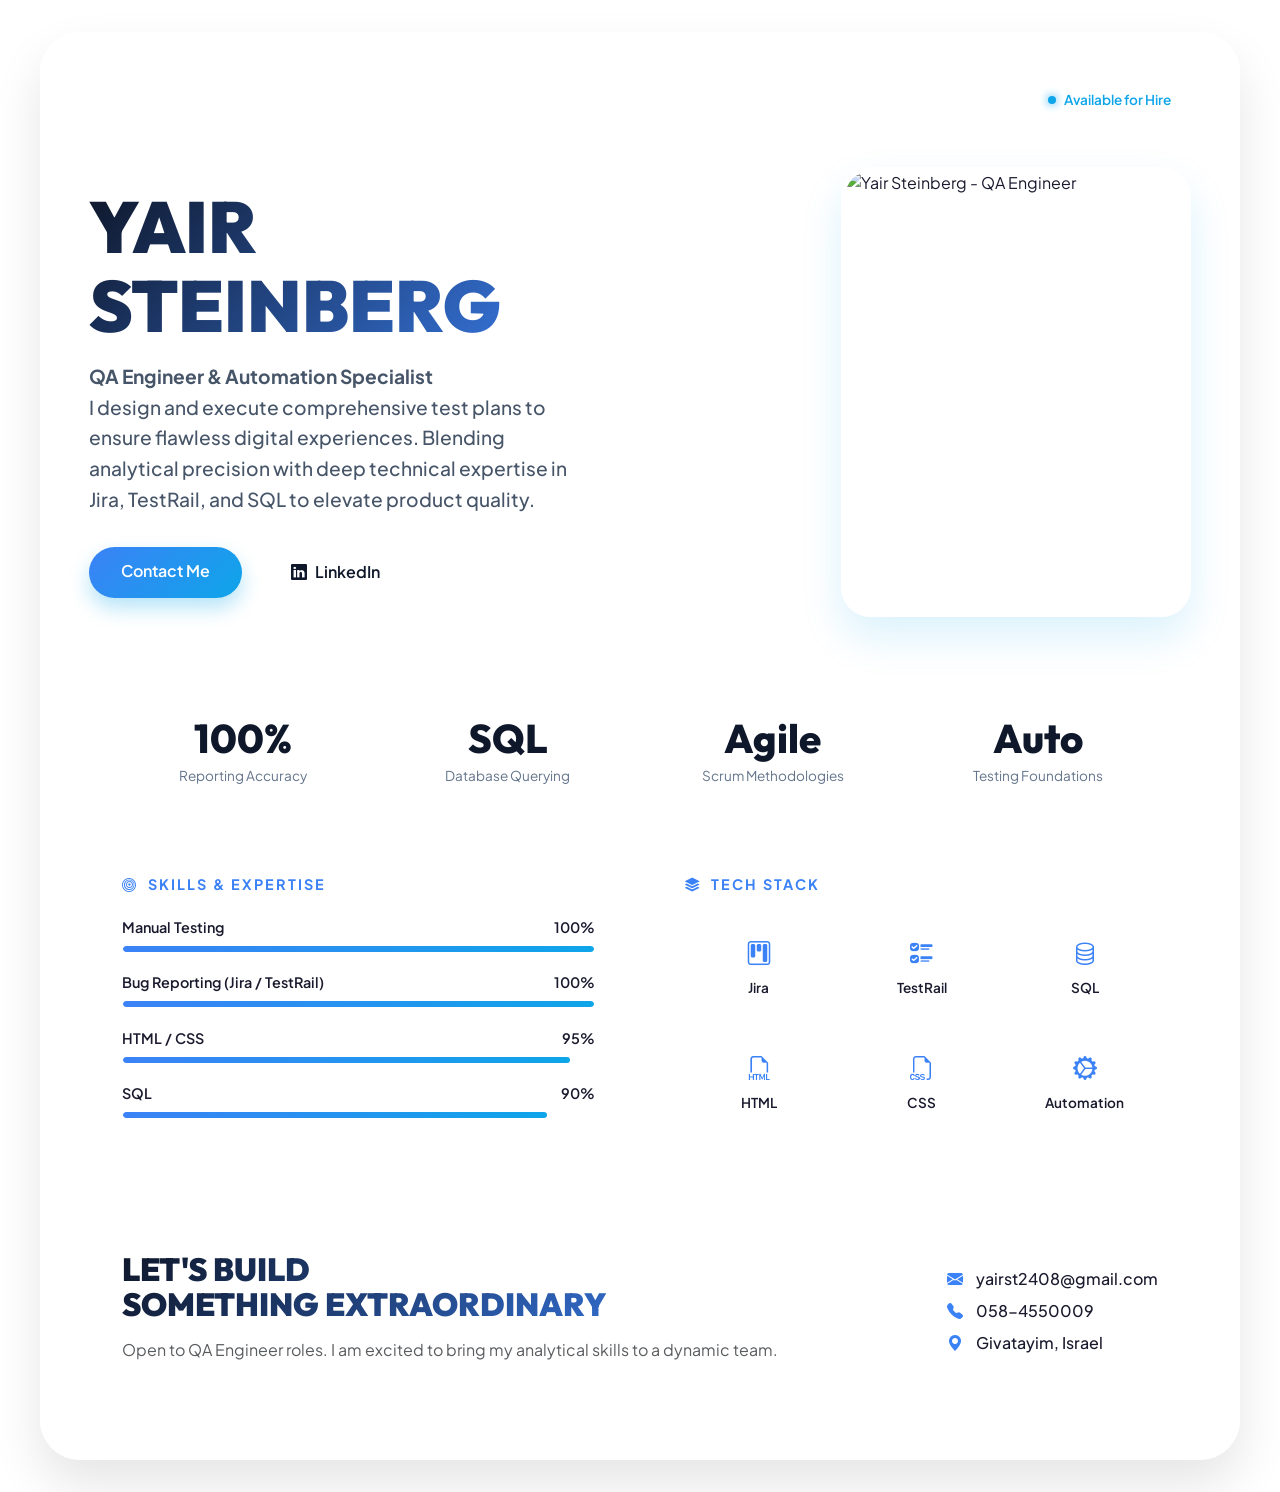
==== commit ae15ed3e: "Add files via upload" ====
--- a/index.html
+++ b/index.html
@@ -1,410 +1,383 @@
 <!DOCTYPE html>
 <html lang="en">
-
 <head>
-  <meta http-equiv="Cache-control" content="max-age=3600">
   <meta charset="utf-8">
-  <meta content="width=device-width, initial-scale=1.0" name="viewport">
-  <title>Index - iPortfolio Bootstrap Template</title>
-  <meta content="" name="description">
-  <meta content="" name="keywords">
-
-  <!-- Favicons -->
-  <link href="assets/img/favicon.png" rel="icon">
-  <link href="assets/img/apple-touch-icon.png" rel="apple-touch-icon">
-
-  <!-- Fonts -->
-  <link href="https://fonts.googleapis.com" rel="preconnect">
-  <link href="https://fonts.gstatic.com" rel="preconnect" crossorigin>
-  <link href="https://fonts.googleapis.com/css2?family=Roboto:ital,wght@0,100;0,300;0,400;0,500;0,700;0,900;1,100;1,300;1,400;1,500;1,700;1,900&family=Poppins:ital,wght@0,100;0,200;0,300;0,400;0,500;0,600;0,700;0,800;0,900;1,100;1,200;1,300;1,400;1,500;1,600;1,700;1,800;1,900&family=Raleway:ital,wght@0,100;0,200;0,300;0,400;0,500;0,600;0,700;0,800;0,900;1,100;1,200;1,300;1,400;1,500;1,600;1,700;1,800;1,900&display=swap" rel="stylesheet">
-
-  <!-- Vendor CSS Files -->
-  <link href="assets/vendor/bootstrap/css/bootstrap.min.css" rel="stylesheet">
-  <link href="assets/vendor/bootstrap-icons/bootstrap-icons.css" rel="stylesheet">
-  <link href="assets/vendor/aos/aos.css" rel="stylesheet">
-  <link href="assets/vendor/glightbox/css/glightbox.min.css" rel="stylesheet">
-  <link href="assets/vendor/swiper/swiper-bundle.min.css" rel="stylesheet">
-
-  <!-- Main CSS File -->
-  <link href="assets/css/main.css" rel="stylesheet">
-
-  <!-- =======================================================
-  * Template Name: iPortfolio
-  * Template URL: https://bootstrapmade.com/iportfolio-bootstrap-portfolio-websites-template/
-  * Updated: Jun 29 2024 with Bootstrap v5.3.3
-  * Author: BootstrapMade.com
-  * License: https://bootstrapmade.com/license/
-  ======================================================== -->
+  <meta name="viewport" content="width=device-width, initial-scale=1.0">
+  
+  <!-- SEO Optimization -->
+  <title>Yair Steinberg | QA Engineer & Automation Specialist</title>
+  <meta name="description" content="Portfolio of Yair Steinberg, a dedicated Quality Assurance Engineer specializing in manual testing, automation, bug tracking (Jira/TestRail), and SQL. Based in Givatayim, Israel.">
+  <meta name="keywords" content="Yair Steinberg, QA Engineer, Quality Assurance, Software Tester, TestRail, Jira, SQL, Automation, Israel, Tech Portfolio">
+  <meta name="author" content="Yair Steinberg">
+
+  <!-- Google Fonts -->
+  <link rel="preconnect" href="https://fonts.googleapis.com">
+  <link rel="preconnect" href="https://fonts.gstatic.com" crossorigin>
+  <link href="https://fonts.googleapis.com/css2?family=Outfit:wght@300;400;700;900&family=Plus+Jakarta+Sans:wght@300;400;500;600;700&display=swap" rel="stylesheet">
+  
+  <!-- Bootstrap Icons & CSS -->
+  <link href="https://cdn.jsdelivr.net/npm/bootstrap@5.3.0/dist/css/bootstrap.min.css" rel="stylesheet">
+  <link rel="stylesheet" href="https://cdn.jsdelivr.net/npm/bootstrap-icons@1.11.1/font/bootstrap-icons.css">
+
+  <style>
+    /* Global Styles & Background */
+    body {
+      background: url('https://images.unsplash.com/photo-1618005182384-a83a8bd57fbe?q=80&w=2564&auto=format&fit=crop') no-repeat center center fixed;
+      background-size: cover;
+      font-family: 'Plus Jakarta Sans', sans-serif;
+      color: #1a1a2e;
+      min-height: 100vh;
+      display: flex;
+      justify-content: center;
+      align-items: center;
+      padding: 2rem 1rem;
+    }
+
+    /* Glassmorphism Container */
+    .glass-app {
+      background: rgba(255, 255, 255, 0.6);
+      backdrop-filter: blur(20px);
+      -webkit-backdrop-filter: blur(20px);
+      border: 1px solid rgba(255, 255, 255, 0.8);
+      border-radius: 40px;
+      box-shadow: 0 25px 50px rgba(0, 0, 0, 0.1);
+      max-width: 1200px;
+      width: 100%;
+      overflow: hidden;
+      padding: 3rem;
+    }
+
+    /* Header / Top Bar */
+    .top-bar {
+      display: flex;
+      justify-content: flex-end;
+      align-items: center;
+      margin-bottom: 3rem;
+    }
+    .status-badge {
+      background: rgba(255, 255, 255, 0.7);
+      border: 1px solid rgba(255, 255, 255, 0.9);
+      padding: 0.5rem 1.2rem;
+      border-radius: 50px;
+      font-size: 0.85rem;
+      font-weight: 600;
+      color: #0ea5e9;
+      display: flex;
+      align-items: center;
+      gap: 8px;
+    }
+    .status-dot {
+      width: 8px;
+      height: 8px;
+      background-color: #0ea5e9;
+      border-radius: 50%;
+      box-shadow: 0 0 10px #0ea5e9;
+    }
+
+    /* Hero Section */
+    .hero-section {
+      display: flex;
+      align-items: center;
+      justify-content: space-between;
+      flex-wrap: wrap;
+      gap: 2rem;
+      margin-bottom: 4rem;
+    }
+    .hero-content {
+      flex: 1;
+      min-width: 300px;
+    }
+    .hero-title {
+      font-family: 'Outfit', sans-serif;
+      font-size: 4.5rem;
+      font-weight: 900;
+      line-height: 1.1;
+      text-transform: uppercase;
+      background: linear-gradient(135deg, #0f172a 0%, #3b82f6 100%);
+      -webkit-background-clip: text;
+      -webkit-text-fill-color: transparent;
+      margin-bottom: 1rem;
+    }
+    .hero-subtitle {
+      font-size: 1.2rem;
+      font-weight: 500;
+      color: #475569;
+      margin-bottom: 2rem;
+      max-width: 500px;
+      line-height: 1.6;
+    }
+    .hero-image-wrapper {
+      flex: 1;
+      display: flex;
+      justify-content: flex-end;
+      min-width: 300px;
+    }
+    .hero-image {
+      width: 350px;
+      height: 450px;
+      border-radius: 30px;
+      object-fit: cover;
+      border: 4px solid rgba(255, 255, 255, 0.8);
+      box-shadow: 0 20px 40px rgba(14, 165, 233, 0.15);
+    }
+
+    /* Buttons */
+    .btn-custom {
+      padding: 0.8rem 2rem;
+      border-radius: 50px;
+      font-weight: 600;
+      transition: all 0.3s ease;
+      text-decoration: none;
+      display: inline-block;
+    }
+    .btn-primary-glass {
+      background: linear-gradient(135deg, #3b82f6 0%, #0ea5e9 100%);
+      color: white;
+      border: none;
+      box-shadow: 0 10px 20px rgba(14, 165, 233, 0.3);
+    }
+    .btn-primary-glass:hover {
+      transform: translateY(-3px);
+      box-shadow: 0 15px 25px rgba(14, 165, 233, 0.4);
+      color: white;
+    }
+    .btn-secondary-glass {
+      background: rgba(255, 255, 255, 0.5);
+      color: #0f172a;
+      border: 1px solid rgba(255, 255, 255, 0.8);
+      backdrop-filter: blur(10px);
+    }
+    .btn-secondary-glass:hover {
+      background: rgba(255, 255, 255, 0.8);
+      transform: translateY(-3px);
+    }
+
+    /* Glass Cards (Stats, Skills, Tech) */
+    .inner-glass-card {
+      background: rgba(255, 255, 255, 0.5);
+      border: 1px solid rgba(255, 255, 255, 0.7);
+      border-radius: 24px;
+      padding: 2rem;
+      backdrop-filter: blur(10px);
+      height: 100%;
+    }
+    .section-title {
+      font-size: 0.9rem;
+      text-transform: uppercase;
+      letter-spacing: 2px;
+      font-weight: 700;
+      color: #3b82f6;
+      margin-bottom: 1.5rem;
+      display: flex;
+      align-items: center;
+      gap: 10px;
+    }
+
+    /* Stats Grid */
+    .stats-grid {
+      display: grid;
+      grid-template-columns: repeat(4, 1fr);
+      gap: 1.5rem;
+      text-align: center;
+    }
+    .stat-item h3 {
+      font-family: 'Outfit', sans-serif;
+      font-size: 2.5rem;
+      font-weight: 800;
+      color: #0f172a;
+      margin-bottom: 0.2rem;
+    }
+    .stat-item p {
+      font-size: 0.85rem;
+      color: #64748b;
+      margin: 0;
+    }
+
+    /* Skills Progress */
+    .skill-item {
+      margin-bottom: 1.2rem;
+    }
+    .skill-info {
+      display: flex;
+      justify-content: space-between;
+      font-size: 0.9rem;
+      font-weight: 600;
+      margin-bottom: 0.4rem;
+    }
+    .progress-glass {
+      height: 8px;
+      background: rgba(255, 255, 255, 0.4);
+      border-radius: 10px;
+      overflow: hidden;
+      border: 1px solid rgba(255, 255, 255, 0.6);
+    }
+    .progress-bar-fill {
+      height: 100%;
+      background: linear-gradient(90deg, #3b82f6, #0ea5e9);
+      border-radius: 10px;
+    }
+
+    /* Tech Stack Grid */
+    .tech-grid {
+      display: grid;
+      grid-template-columns: repeat(3, 1fr);
+      gap: 1rem;
+    }
+    .tech-item {
+      background: rgba(255, 255, 255, 0.6);
+      border: 1px solid rgba(255, 255, 255, 0.8);
+      border-radius: 16px;
+      padding: 1rem;
+      text-align: center;
+      font-weight: 600;
+      font-size: 0.85rem;
+      transition: all 0.3s ease;
+    }
+    .tech-item i {
+      font-size: 1.5rem;
+      color: #3b82f6;
+      margin-bottom: 0.5rem;
+      display: block;
+    }
+    .tech-item:hover {
+      transform: translateY(-5px);
+      background: rgba(255, 255, 255, 0.9);
+      box-shadow: 0 10px 20px rgba(0,0,0,0.05);
+    }
+
+    /* Footer / Contact */
+    .footer-section {
+      display: flex;
+      justify-content: space-between;
+      align-items: center;
+      margin-top: 3rem;
+      flex-wrap: wrap;
+      gap: 2rem;
+    }
+    .contact-info p {
+      margin-bottom: 0.5rem;
+      font-weight: 500;
+    }
+    .contact-info i {
+      color: #3b82f6;
+      margin-right: 10px;
+    }
+    
+    @media (max-width: 991px) {
+      .hero-title { font-size: 3rem; }
+      .stats-grid { grid-template-columns: repeat(2, 1fr); }
+      .hero-image { width: 100%; height: auto; }
+      .glass-app { padding: 1.5rem; border-radius: 20px; }
+    }
+  </style>
 </head>
-
-<body class="index-page">
-
-  <header id="header" class="header dark-background d-flex flex-column">
-    <i class="header-toggle d-xl-none bi bi-list"></i>
-
-    <div class="profile-img">
-      <img src="assets/img/my-profile-img.png" alt="" class="img-fluid rounded-circle">
+<body>
+
+  <div class="glass-app">
+    <!-- Top Bar -->
+    <header class="top-bar">
+      <div class="status-badge">
+        <span class="status-dot"></span> Available for Hire
+      </div>
+    </header>
+
+    <!-- Hero Section -->
+    <section class="hero-section">
+      <div class="hero-content">
+        <h1 class="hero-title">Yair<br>Steinberg</h1>
+        <p class="hero-subtitle">
+          <strong>QA Engineer & Automation Specialist</strong><br>
+          I design and execute comprehensive test plans to ensure flawless digital experiences. Blending analytical precision with deep technical expertise in Jira, TestRail, and SQL to elevate product quality.
+        </p>
+        <div class="d-flex gap-3">
+          <a href="#contact" class="btn-custom btn-primary-glass">Contact Me</a>
+          <a href="https://www.linkedin.com/in/yair-steinberg/" target="_blank" class="btn-custom btn-secondary-glass"><i class="bi bi-linkedin me-2"></i>LinkedIn</a>
+        </div>
+      </div>
+      <div class="hero-image-wrapper">
+        <img src="/Users/yair/Desktop/Gemini_Generated_Image_t9s7h5t9s7h5t9s7.jpeg" alt="Yair Steinberg - QA Engineer" class="hero-image">
+      </div>
+    </section>
+
+    <!-- Stats Section -->
+    <div class="inner-glass-card mb-4">
+      <div class="stats-grid">
+        <div class="stat-item">
+          <h3>100%</h3>
+          <p>Reporting Accuracy</p>
+        </div>
+        <div class="stat-item">
+          <h3>SQL</h3>
+          <p>Database Querying</p>
+        </div>
+        <div class="stat-item">
+          <h3>Agile</h3>
+          <p>Scrum Methodologies</p>
+        </div>
+        <div class="stat-item">
+          <h3>Auto</h3>
+          <p>Testing Foundations</p>
+        </div>
+      </div>
     </div>
 
-    <a href="index.html" class="logo d-flex align-items-center justify-content-center">
-      <!-- Uncomment the line below if you also wish to use an image logo -->
-      <!-- <img src="assets/img/logo.png" alt=""> -->
-      <h1 class="sitename">Yair Shteinberg</h1>
-    </a>
-
-    <div class="social-links text-center">
-
-      <a href="https://www.linkedin.com/in/yair-steinberg/" target="_blank" class="linkedin"><i class="bi bi-linkedin"></i></a>
+    <!-- Skills & Tech Stack -->
+    <div class="row g-4 mb-4">
+      <!-- Skills -->
+      <div class="col-lg-6">
+        <div class="inner-glass-card">
+          <h4 class="section-title"><i class="bi bi-bullseye"></i> Skills & Expertise</h4>
+          
+          <div class="skill-item">
+            <div class="skill-info"><span>Manual Testing</span> <span>100%</span></div>
+            <div class="progress-glass"><div class="progress-bar-fill" style="width: 100%;"></div></div>
+          </div>
+          <div class="skill-item">
+            <div class="skill-info"><span>Bug Reporting (Jira / TestRail)</span> <span>100%</span></div>
+            <div class="progress-glass"><div class="progress-bar-fill" style="width: 100%;"></div></div>
+          </div>
+          <div class="skill-item">
+            <div class="skill-info"><span>HTML / CSS</span> <span>95%</span></div>
+            <div class="progress-glass"><div class="progress-bar-fill" style="width: 95%;"></div></div>
+          </div>
+          <div class="skill-item">
+            <div class="skill-info"><span>SQL</span> <span>90%</span></div>
+            <div class="progress-glass"><div class="progress-bar-fill" style="width: 90%;"></div></div>
+          </div>
+        </div>
+      </div>
+
+      <!-- Tech Stack -->
+      <div class="col-lg-6">
+        <div class="inner-glass-card">
+          <h4 class="section-title"><i class="bi bi-stack"></i> Tech Stack</h4>
+          <div class="tech-grid">
+            <div class="tech-item"><i class="bi bi-kanban"></i>Jira</div>
+            <div class="tech-item"><i class="bi bi-ui-checks"></i>TestRail</div>
+            <div class="tech-item"><i class="bi bi-database"></i>SQL</div>
+            <div class="tech-item"><i class="bi bi-filetype-html"></i>HTML</div>
+            <div class="tech-item"><i class="bi bi-filetype-css"></i>CSS</div>
+            <div class="tech-item"><i class="bi bi-gear-wide-connected"></i>Automation</div>
+          </div>
+        </div>
+      </div>
     </div>
 
-    <nav id="navmenu" class="navmenu">
-      <ul>
-        <li><a href="#hero" class="active"><i class="bi bi-house navicon"></i>Home</a></li>
-        <li><a href="#about"><i class="bi bi-person navicon"></i> About</a></li>
-        <li><a href="#resume"><i class="bi bi-file-earmark-text navicon"></i> Resume</a></li>
-
-        <li><a href="#contact"><i class="bi bi-envelope navicon"></i> Contact</a></li>
-      </ul>
-    </nav>
-
-  </header>
-
-  <main class="main">
-
-    <!-- Hero Section -->
-    <div id="hero" class="hero section dark-background">
-
-      <img src="assets/img/hero-bg 2.png" alt="" data-aos="fade-in" class="">
-
-      <div class="container" data-aos="fade-up" data-aos-delay="100">
-        <h2>Yair Shteinberg</h2>
-        <p>I'm a <span class="typed" data-typed-items="QA Engineer , Bug Slayer , Software Tester , HTML Master">Designer</span><span class="typed-cursor typed-cursor--blink" aria-hidden="true"></span><span class="typed-cursor typed-cursor--blink" aria-hidden="true"></span></p>
-      </div>
-
-    </div><!-- /Hero Section -->
-
-    <!-- About Section -->
-    <section id="about" class="about section">
-
-      <!-- Section Title -->
-      <div class="container  ms-auto" dir="rtl" data-aos="fade-up">
-        <h2>תקציר</h2>
-        <p>
-          אדם אחראי, בעל יכולת למידה מהירה והתאמה גבוהה לסביבת עבודה דינמית ומשתנה. נהנה מעבודת צוות, שואף להתפתח מקצועית ומביא איתו מוסר עבודה גבוה, יחסי אנוש מצוינים וראש גדול. בעל מוטיבציה גבוהה להצלחה ונכונות ללמוד במהירות תחומים חדשים ולהתמודד עם אתגרים בצורה מקצועית ואפקטיבית.
-        </p>
-      </div><!-- End Section Title -->
-
-        <br/>
-
-      <div class="container" data-aos="fade-up" data-aos-delay="100">
-
-        <div class="row gy-4 justify-content-center">
-          <div class="col-lg-4">
-            <img src="assets/img/my-profile-img.png" class="img-fluid" alt="">
-          </div>
-
-<div class="col-lg-8 content" dir="rtl">
-    <h2>QA Engineer</h2>
-
-    <p class="fst-italic py-3" dir="rtl" style="text-align: right; line-height: 1.8;">
-        בוגר הכשרת <strong>Automation Testing</strong> במכללת גל מטלון,
-        בעל ניסיון מעשי במגוון סביבות בדיקה ותהליכי <strong>QA</strong>.
-        בעל שליטה בכלים ובטכנולוגיות כגון
-        <strong>SQL, HTML/CSS, Jira ו-TestRail</strong>,
-        עם יכולת לייעל תהליכי בדיקות ולהבטיח איכות מוצר גבוהה.
-        <br><br>
-
-        לומד מהר, סקרן ובעל חשיבה אנליטית, עם יכולת להתמודד עם אתגרים מורכבים
-        ולבצע בדיקות מעמיקות לצורך שמירה על איכות וביצועי המערכת.
-        <br><br>
-
-        בעל מוסר עבודה גבוה, יחסי אנוש מצוינים, יכולת עבודה בצוות
-        והתאמה לסביבת עבודה דינמית ומשתנה.
-        <br><br>
-
-        מחפש להשתלב בצוות <strong>QA</strong> מקצועי, להרחיב את הידע והניסיון בתחום,
-        ולתרום להצלחת הארגון באמצעות עבודה יסודית, אחריות ו״ראש גדול״.
-    </p>
-
-   <div class="row mt-4" >
-
-      <div class="col-lg-6" dir="auto">
-        <ul>
-          <li><i class="bi bi-chevron-right"></i> <strong>Birthday:</strong> <span>24 August 1997</span></li>
-          <li><i class="bi bi-chevron-right"></i> <strong>Phone:</strong> <span>0584550009</span></li>
-          <li><i class="bi bi-chevron-right"></i> <strong>City:</strong> <span>Givatayim</span></li>
-        </ul>
-      </div>
-
-      <div class="col-lg-6" dir="auto">
-        <ul>
-          <li><i class="bi bi-chevron-right"></i> <strong>Age:</strong> <span>28</span></li>
-          <li><i class="bi bi-chevron-right"></i> <strong>Email:</strong> <span>yairst2408@gmail.com</span></li>
-        </ul>
-      </div>
-
-    </div>
+    <!-- Footer / Contact -->
+    <footer id="contact" class="inner-glass-card footer-section">
+      <div>
+        <h2 class="hero-title" style="font-size: 2rem;">LET'S BUILD<br>SOMETHING EXTRAORDINARY</h2>
+        <p class="text-muted mt-2">Open to QA Engineer roles. I am excited to bring my analytical skills to a dynamic team.</p>
+      </div>
+      <div class="contact-info">
+        <p><i class="bi bi-envelope-fill"></i> yairst2408@gmail.com</p>
+        <p><i class="bi bi-telephone-fill"></i> 058-4550009</p>
+        <p><i class="bi bi-geo-alt-fill"></i> Givatayim, Israel</p>
+      </div>
+    </footer>
 
   </div>
 
-</div>
-</div>
-            </div>
-            <p class="py-3">
-            </p>
-          </div>
-        </div>
-
-      </div>
-
-    </section><!-- /About Section -->
-
-    <!-- Stats Section -->
-    <section id="stats" class="stats section">
-
-      <div class="container" data-aos="fade-up" data-aos-delay="100">
-
-    </section><!-- /Stats Section -->
-    <!-- Skills Section -->
-    <section id="skills" class="skills section light-background">
-
-      <!-- Section Title -->
-
-<div class="container section-title" data-aos="fade-up">
-        <h2>Skills</h2>
-      </div><!-- End Section Title -->
-
-      <div class="container" data-aos="fade-up" data-aos-delay="100">
-
-        <div class="row skills-content skills-animation">
-
-          <div class="col-lg-6">
-
-            <div class="progress">
-              <span class="skill"><span>HTML</span> <i class="val">95%</i></span>
-              <div class="progress-bar-wrap">
-                <div class="progress-bar" role="progressbar" aria-valuenow="95" aria-valuemin="0" aria-valuemax="100"></div>
-              </div>
-            </div><!-- End Skills Item -->
-
-            <div class="progress">
-              <span class="skill"><span>Bug Reporting (JIRA / TestRail)</span> <i class="val">100%</i></span>
-              <div class="progress-bar-wrap">
-                <div class="progress-bar" role="progressbar" aria-valuenow="100" aria-valuemin="0" aria-valuemax="100"></div>
-              </div>
-            </div><!-- End Skills Item -->
-
-          </div>
-
-          <div class="col-lg-6">
-
-            <div class="progress">
-              <span class="skill"><span>Manual Testing</span> <i class="val">100%</i></span>
-              <div class="progress-bar-wrap">
-                <div class="progress-bar" role="progressbar" aria-valuenow="100" aria-valuemin="0" aria-valuemax="100"></div>
-              </div>
-            </div><!-- End Skills Item -->
-
-            <div class="progress">
-              <span class="skill"><span>SQL</span> <i class="val">90%</i></span>
-              <div class="progress-bar-wrap">
-                <div class="progress-bar" role="progressbar" aria-valuenow="90" aria-valuemin="0" aria-valuemax="100"></div>
-              </div>
-            </div><!-- End Skills Item -->
-
-
-          </div>
-
-        </div>
-
-      </div>
-
-    </section><!-- /Skills Section -->
-
-    <!-- Resume Section -->
-    <section id="resume" class="resume section">
-
-      <!-- Section Title -->
-      <div class="ms-auto" data-aos="fade-up">
-      <h2 style="text-align: right;">קורות חיים</h2>
-      </div><!-- End Section Title -->
-<br/>
-      <div class="container"
-      >
-
-        <div class="row">
-
-
-
-            <h3 class="resume-title ms-auto" dir="rtl" >לימודים</h3>
-            <div class="resume-item">
-              <h4>High School Education</h4>
-              <h5>2012 - 2016</h5>
-              <p dir="auto"><em>השכלה תיכונית מלאה
-
-              <p  dir="auto"><em>
-
-בעל תעודת בגרות מלאה, כולל:
-
- 4 יחידות לימוד במתמטיקה
- 5 יחידות לימוד באנגלית
-
-במהלך הלימודים פיתחתי יכולות למידה עצמית, חשיבה אנליטית ויכולת עבודה והתמדה לאורך זמן.
-</em></p>
-            </div><!-- Edn Resume Item -->
-
-            <div class="resume-item">
-              <h4>                    מכללת גל מתלון – QA Automation</h4>
-              <h5>2025-כיום</h5>
-                <p dir="auto">
-כיום לומד תחום QA ואוטומציה, כולל:
-
-בדיקות ידניות (Manual QA)
-כתיבה והרצת תסריטי בדיקות
-עבודה עם SQL
-עבודה עם HTML/CSS
-עבודה עם Jira ו־TestRail
-יסודות האוטומציה
-
-הלימודים מתמקדים בפיתוח חשיבה אנליטית, דיוק, עבודה מסודרת ורכישת ניסיון מעשי בעולם ה־QA.
-
-                </p>
-            </div><!-- Edn Resume Item -->
-
-          </div>
- <div class="col-lg-6 ms-auto" dir="rtl" data-aos="fade-up" data-aos-delay="200">
-  <h3 class="resume-title">ניסיון תעסוקתי</h3>
-
-  <div class="resume-item">
-    <h4>שירות צבאי</h4>
-    <h5>2016-2018</h5>
-    <p><em>מאבטח מתקנים</em></p>
-  </div><!-- End Resume Item -->
-
-  <div class="resume-item">
-    <h4>לימודים והכשרה מקצועית</h4>
-    <h5>2018-2023</h5>
-    <p><em>לימודי מדעי המחשב והכשרות נוספות בתחום הטכנולוגיה והסייבר.</em></p>
-  </div><!-- End Resume Item -->
-
-  <div class="resume-item">
-    <h4>שליח וולט</h4>
-    <h5>05/23-11/23</h5>
-    <p><em>עבודה תחת לחץ, אחריות, דיוק ושירות לקוחות.</em></p>
-  </div><!-- End Resume Item -->
-
-  <div class="resume-item">
-    <h4>עובד מטבח ושירות לקוחות</h4>
-<p><em>New Deli Sandwich – רמת גן</em></p>
-    <h5>08/2024–היום</h5>
-    <p>
-      <em>
-        עבודה במשרה חלקית במקביל ללימודים.
-        אחריות, עבודה בצוות, שירות לקוחות ועבודה תחת לחץ.
-      </em>
-    </p>
-  </div><!-- End Resume Item -->
-
-</div>
-
-
-
-
-
-    <!-- Contact Section -->
-    <section id="contact" class="contact section">
-
-      <!-- Section Title -->
-      <div class= "ms-auto"style="text-align: right; margin-right: 40px; data-aos="fade-up">
-        <h2>צרו קשר</h2>
-        <p dir="rtl">
-            פתוח להצעות עבודה בתחום ה־QA ואשמח לשמוע על הזדמנויות חדשות המתאימות לניסיון וליכולות שלי. אשמח לשוחח ולבחון יחד התאמה מקצועית לסביבה מאתגרת ומתפתחת.
-
- </p>
-      </div><!-- End Section Title -->
-
-      <div class="container" data-aos="fade-up" data-aos-delay="100">
-
-        <div class="row gy-4">
-
-          <div class="col-lg-5">
-
-            <div class="info-wrap" >
-              <div class="info-item d-flex" data-aos="fade-up" data-aos-delay="200">
-                <i class="bi bi-geo-alt flex-shrink-0"></i>
-                <div>
-                  <h3>כתובת מגורים</h3>
-                  <p>עלית הנוער 5, גבעתיים , ישראל </p>
-                </div>
-              </div><!-- End Info Item -->
-
-              <div class="info-item d-flex" data-aos="fade-up" data-aos-delay="300">
-                <i class="bi bi-telephone flex-shrink-0"></i>
-                <div>
-                  <h3>ניתן ליצור קשר בטלפון או בוואטספ</h3>
-                  <p>058-4550009</p>
-                </div>
-              </div><!-- End Info Item -->
-
-              <div class="info-item d-flex" data-aos="fade-up" data-aos-delay="400">
-                <i class="bi bi-envelope flex-shrink-0"></i>
-                <div>
-                  <h3>גם במייל</h3>
-                  <p>yairst2408@gmail.com</p>
-                </div>
-              </div><!-- End Info Item -->
-
-            </div>
-          </div>
-
-
-
-        </div>
-
-      </div>
-
-    </section><!-- /Contact Section -->
-
-  </main>
-
-  <footer id="footer" class="footer position-relative light-background">
-
-    <div class="container">
-      <div class="copyright text-center ">
-        <p>© <span>Copyright</span> <strong class="px-1 sitename">Yair Shteinberg</strong> <span>All Rights Reserved</span></p>
-      </div>
-      <div class="credits">
-        <!-- All the links in the footer should remain intact. -->
-        <!-- You can delete the links only if you've purchased the pro version. -->
-        <!-- Licensing information: https://bootstrapmade.com/license/ -->
-        <!-- Purchase the pro version with working PHP/AJAX contact form: [buy-url] -->
-        Designed by <a href="https://bootstrapmade.com/">BootstrapMade</a> Distributed by <a href="https://themewagon.com">ThemeWagon</a>
-      </div>
-    </div>
-
-  </footer>
-
-  <!-- Scroll Top -->
-  <a href="#" id="scroll-top" class="scroll-top d-flex align-items-center justify-content-center"><i class="bi bi-arrow-up-short"></i></a>
-
-  <!-- Preloader -->
-  <div id="preloader"></div>
-
-  <!-- Vendor JS Files -->
-  <script src="assets/vendor/bootstrap/js/bootstrap.bundle.min.js"></script>
-  <script src="assets/vendor/php-email-form/validate.js"></script>
-  <script src="assets/vendor/aos/aos.js"></script>
-  <script src="assets/vendor/typed.js/typed.umd.js"></script>
-  <script src="assets/vendor/purecounter/purecounter_vanilla.js"></script>
-  <script src="assets/vendor/waypoints/noframework.waypoints.js"></script>
-  <script src="assets/vendor/glightbox/js/glightbox.min.js"></script>
-  <script src="assets/vendor/imagesloaded/imagesloaded.pkgd.min.js"></script>
-  <script src="assets/vendor/isotope-layout/isotope.pkgd.min.js"></script>
-  <script src="assets/vendor/swiper/swiper-bundle.min.js"></script>
-
-  <!-- Main JS File -->
-  <script src="assets/js/main.js"></script>
-
+  <script src="https://cdn.jsdelivr.net/npm/bootstrap@5.3.0/dist/js/bootstrap.bundle.min.js"></script>
 </body>
-
-</html+</html>
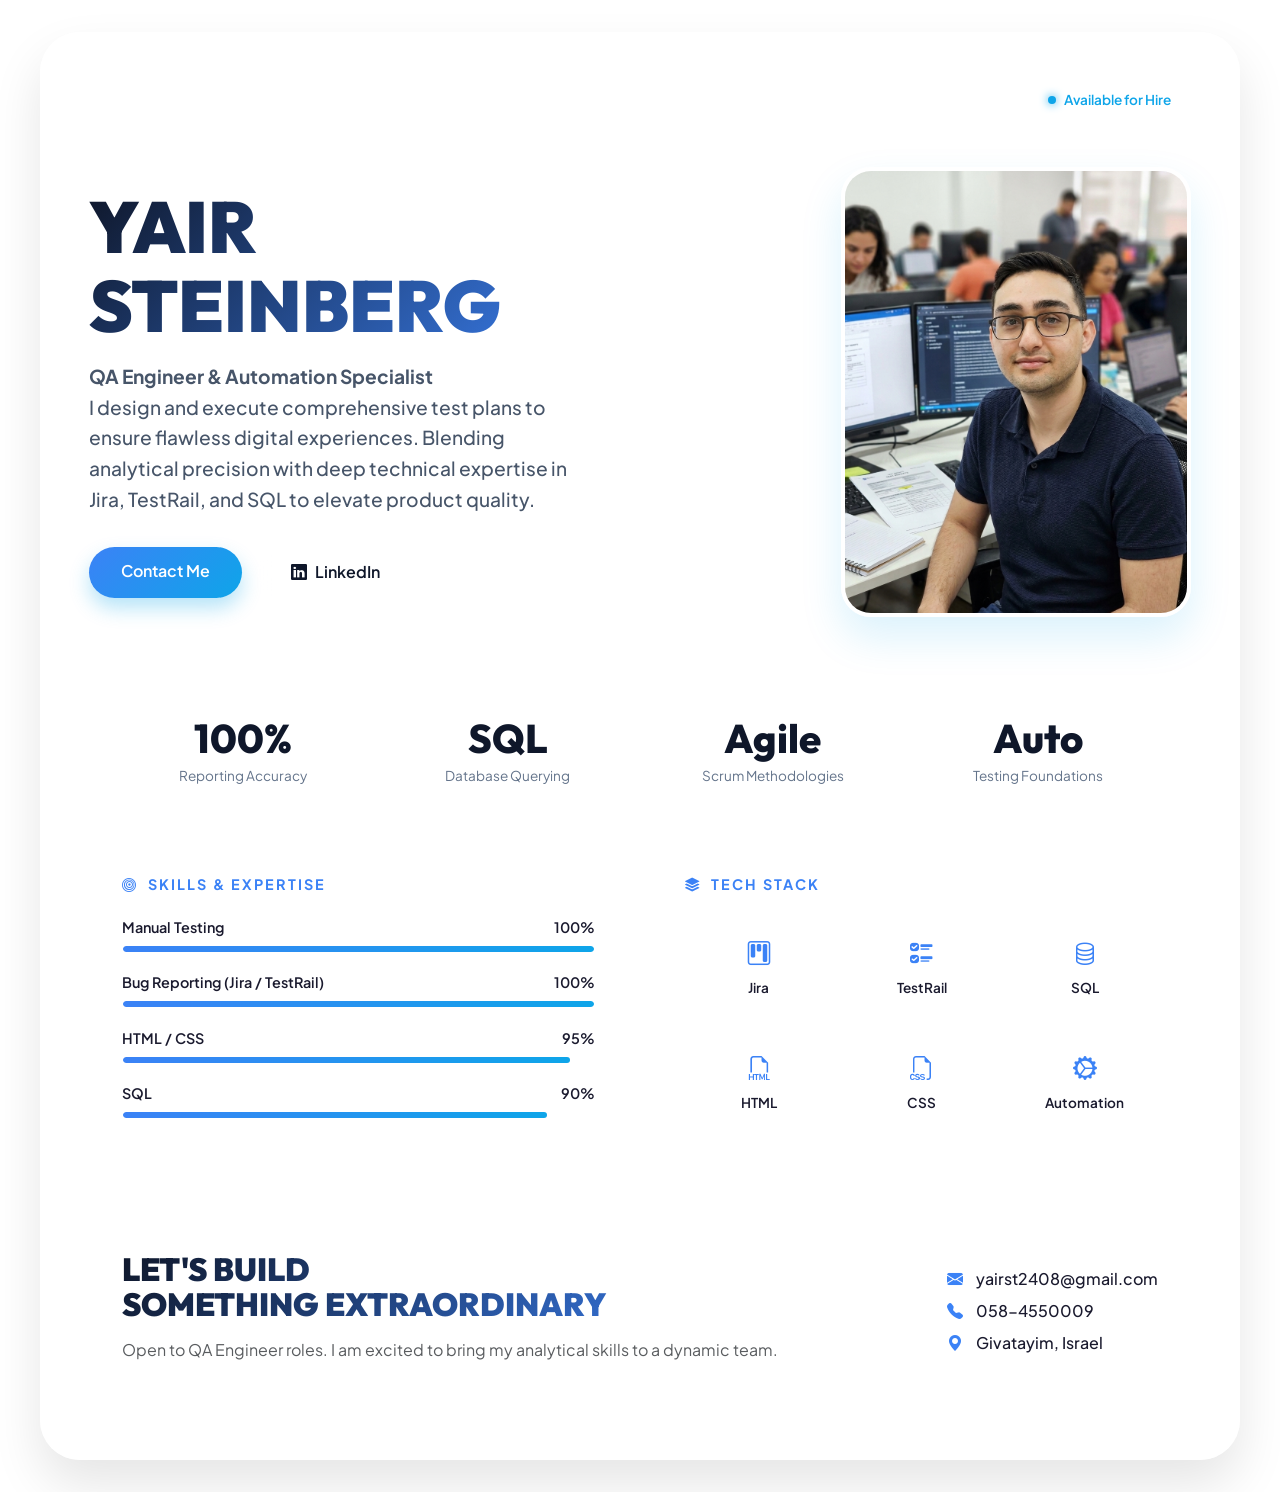
==== commit aac10762: "Update index.html" ====
--- a/index.html
+++ b/index.html
@@ -295,7 +295,8 @@
         </div>
       </div>
       <div class="hero-image-wrapper">
-        <img src="/Users/yair/Desktop/Gemini_Generated_Image_t9s7h5t9s7h5t9s7.jpeg" alt="Yair Steinberg - QA Engineer" class="hero-image">
+         <!-- No 'assets/img/' in front -->
+<img src="Gemini_Generated_Image_t9s7h5t9s7h5t9s7.jpeg" alt="Yair Steinberg - QA Engineer" class="hero-image">
       </div>
     </section>
 
@@ -380,4 +381,4 @@
 
   <script src="https://cdn.jsdelivr.net/npm/bootstrap@5.3.0/dist/js/bootstrap.bundle.min.js"></script>
 </body>
-</html>+</html>
